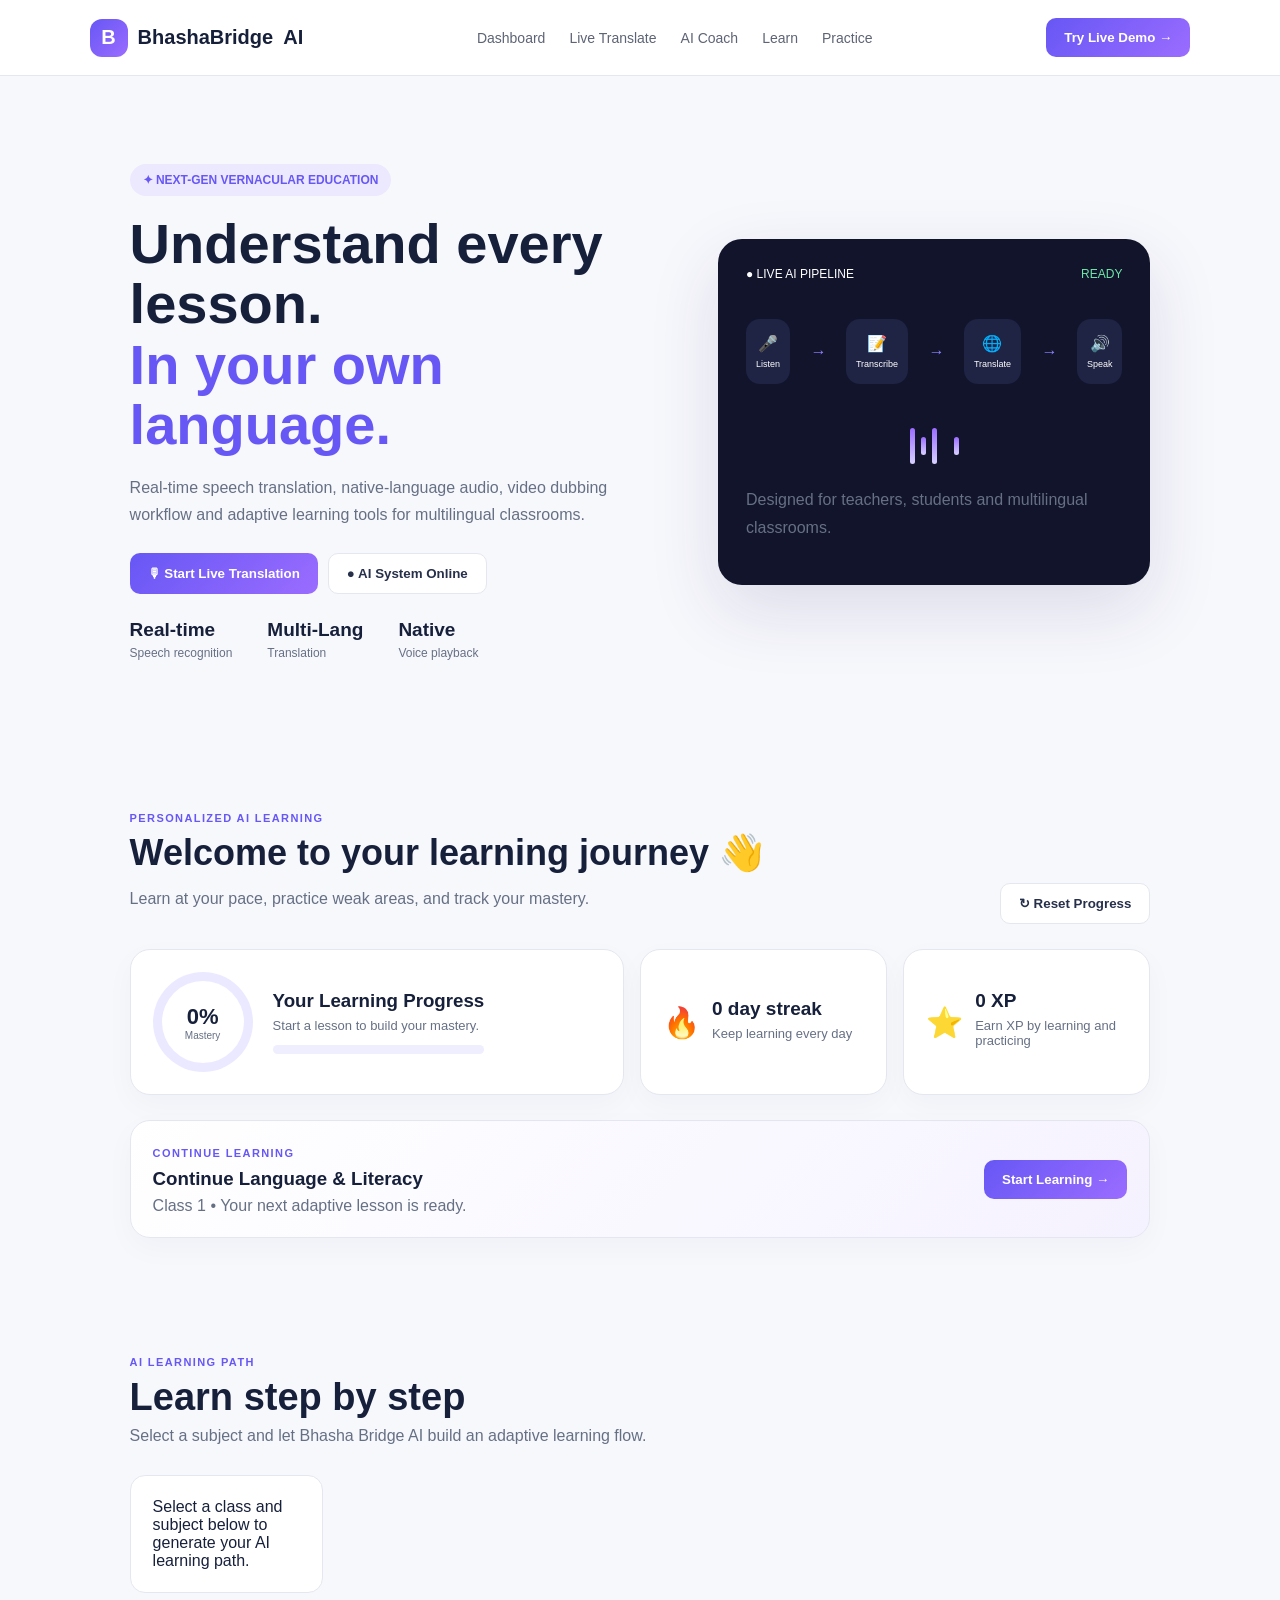
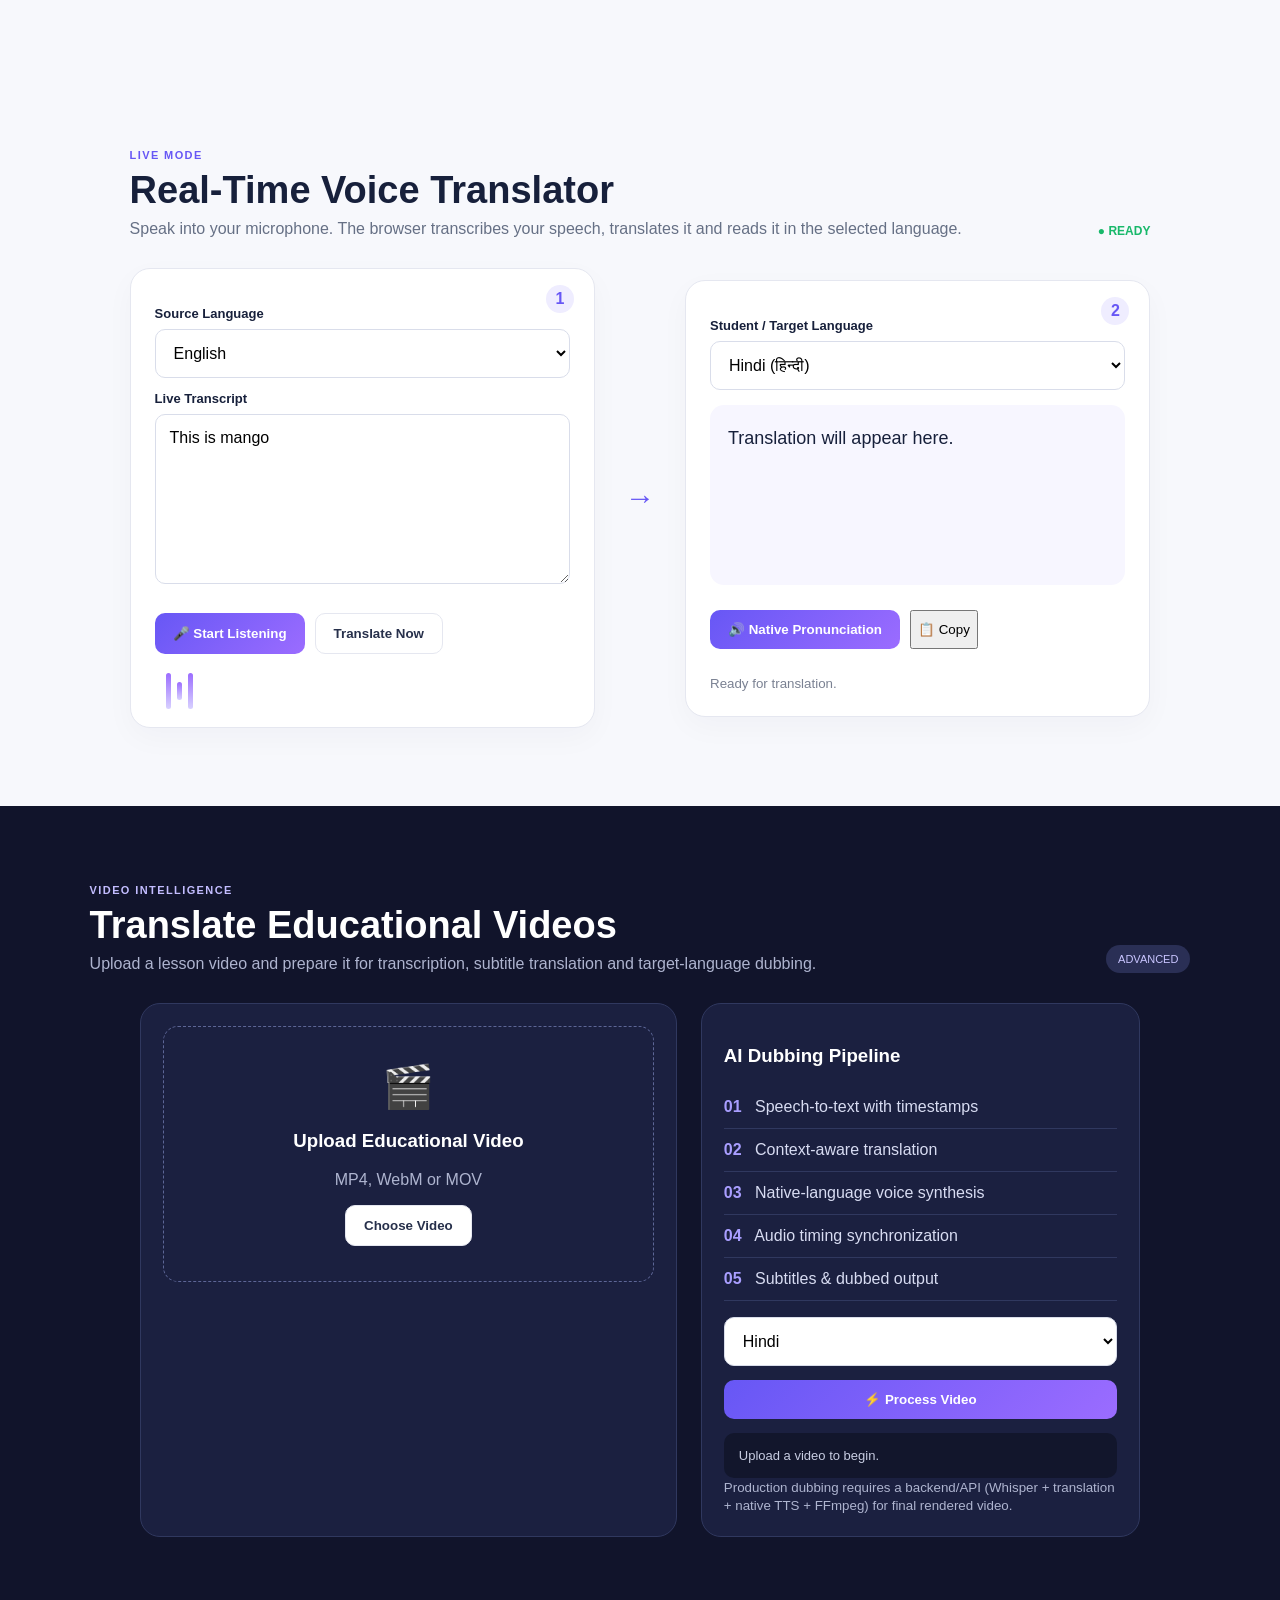
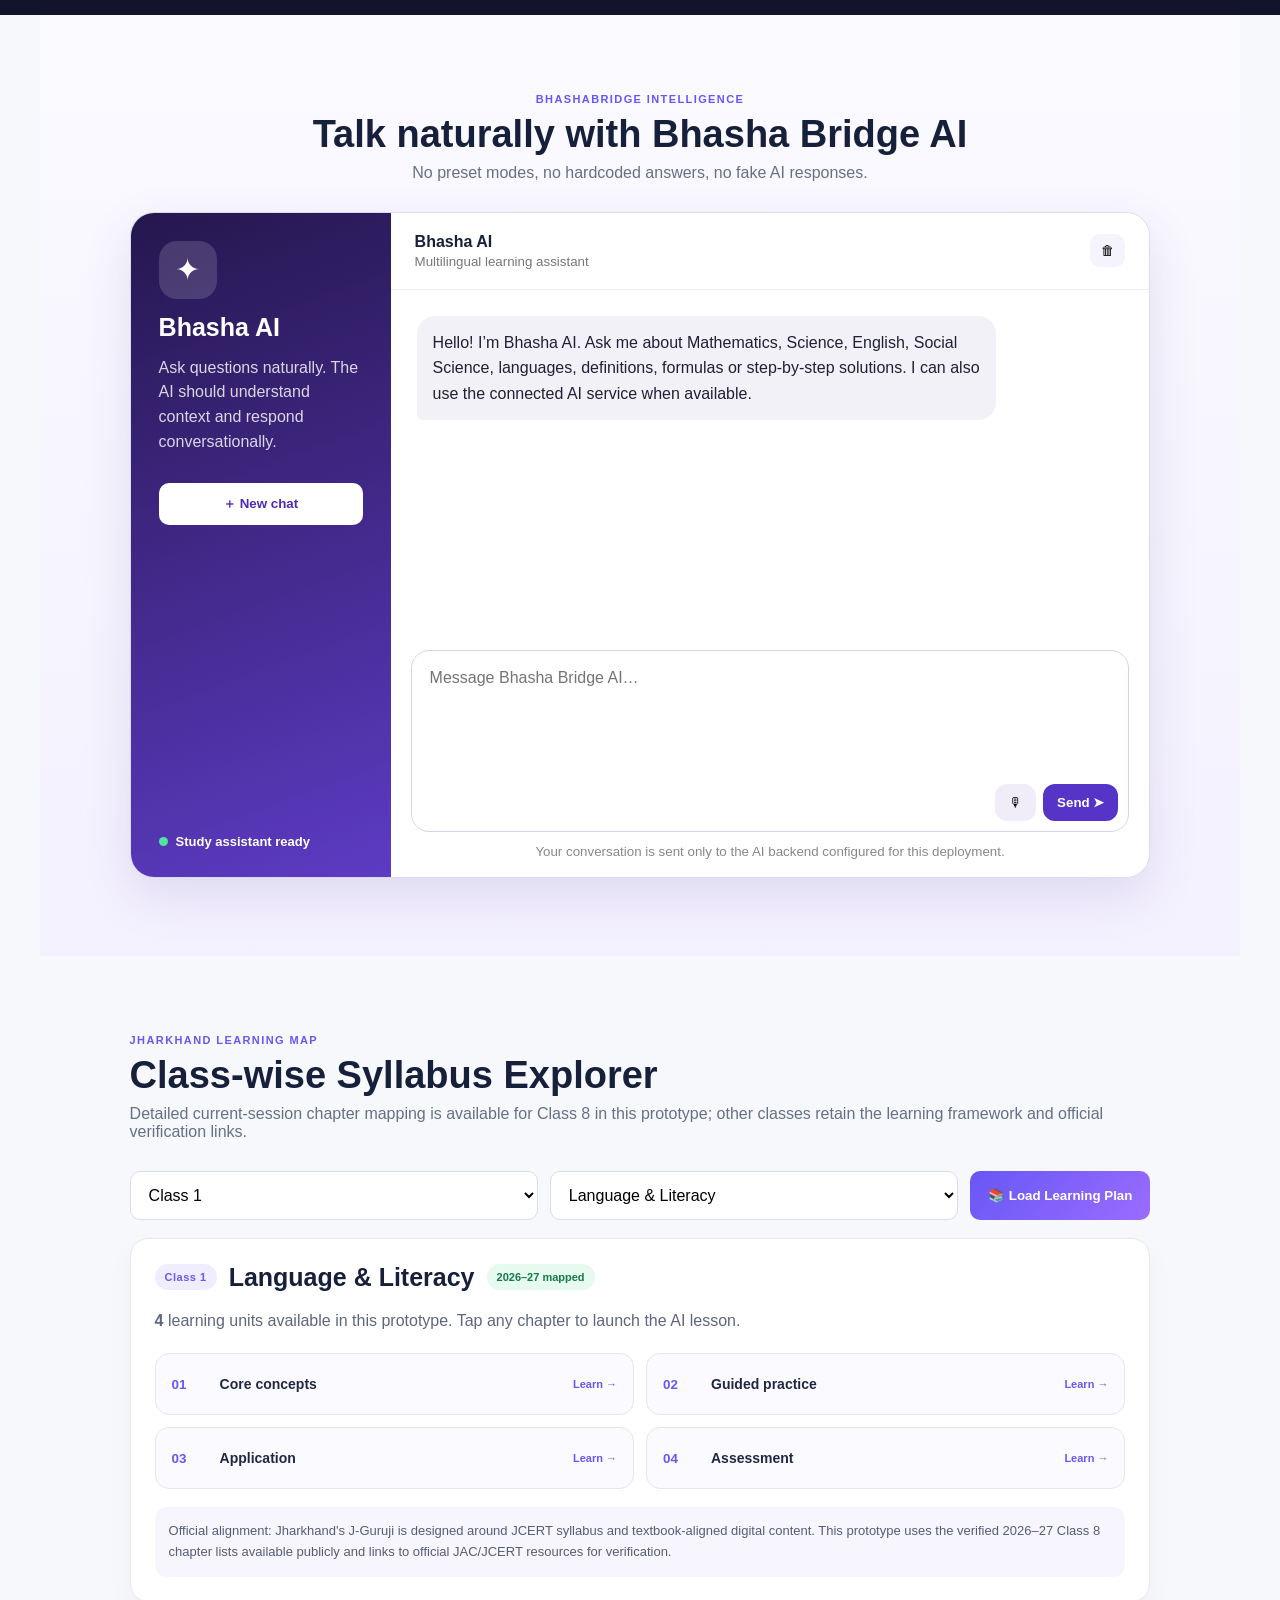
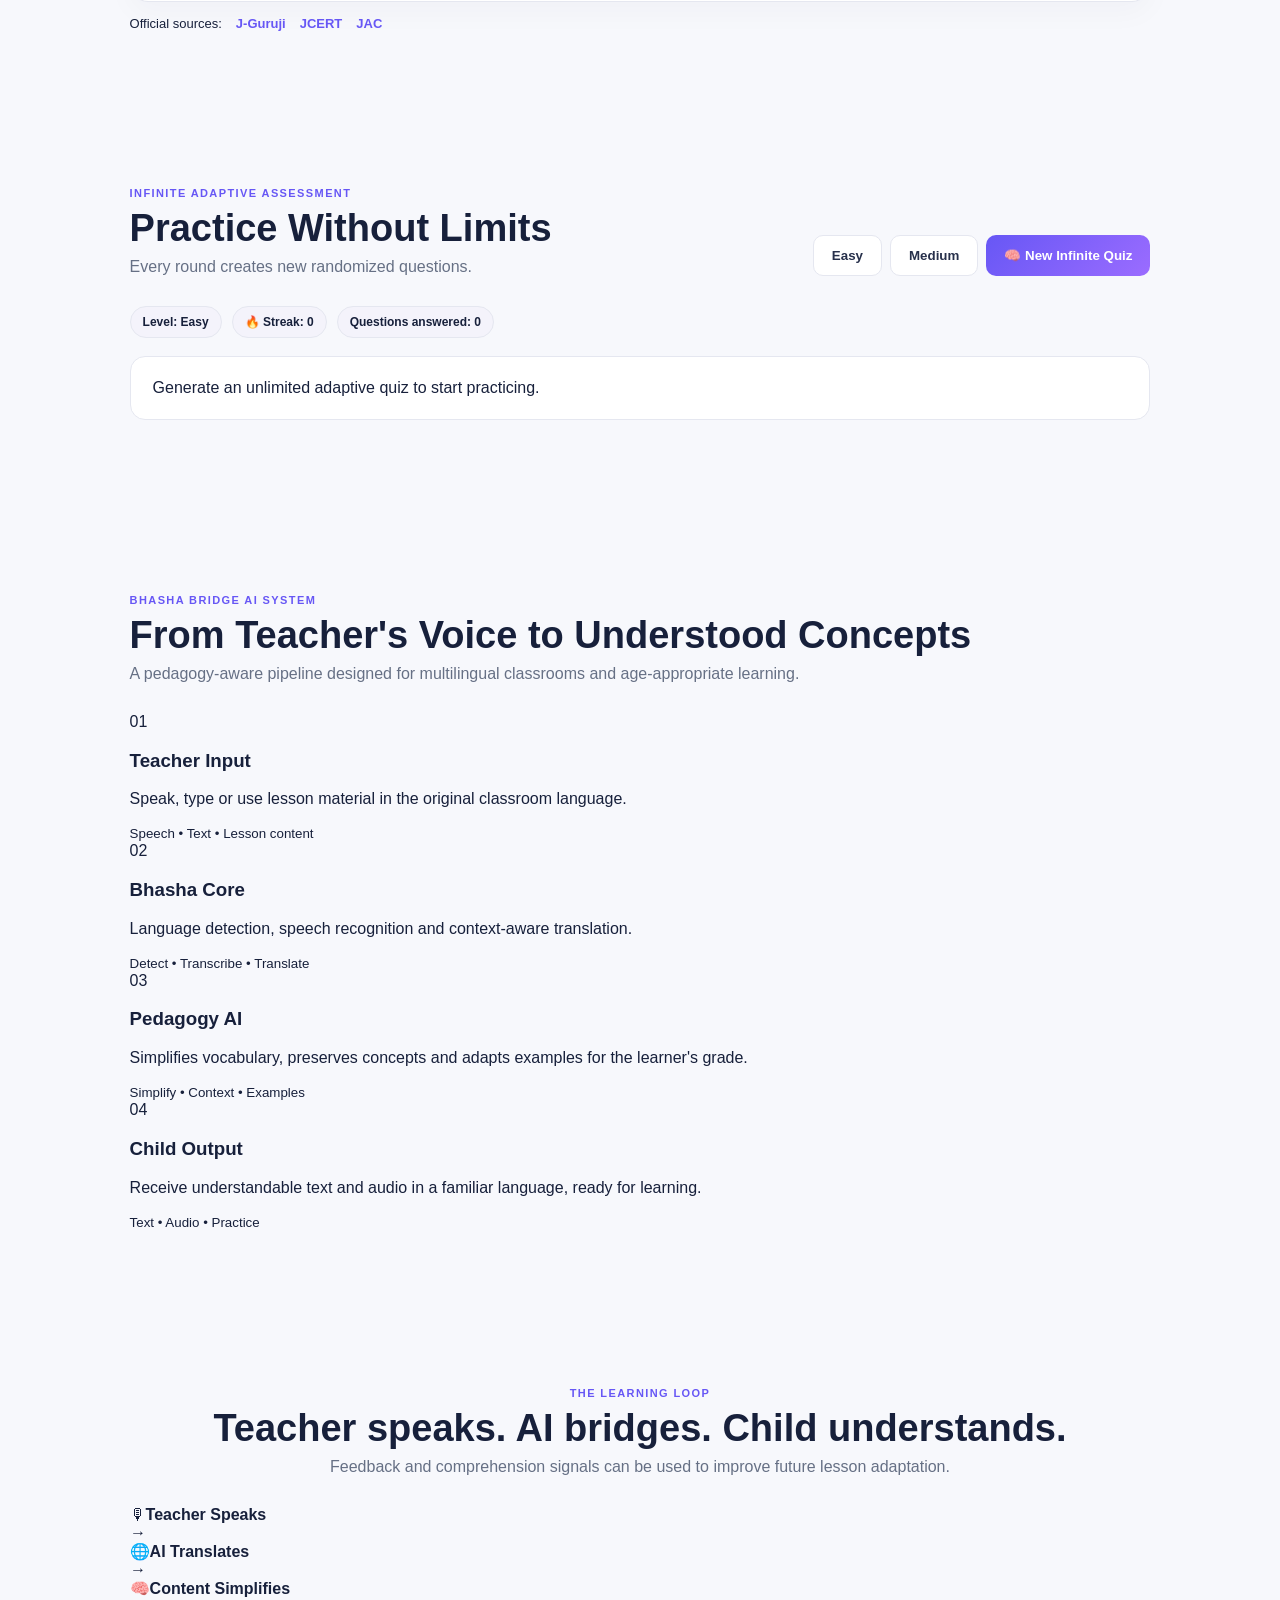
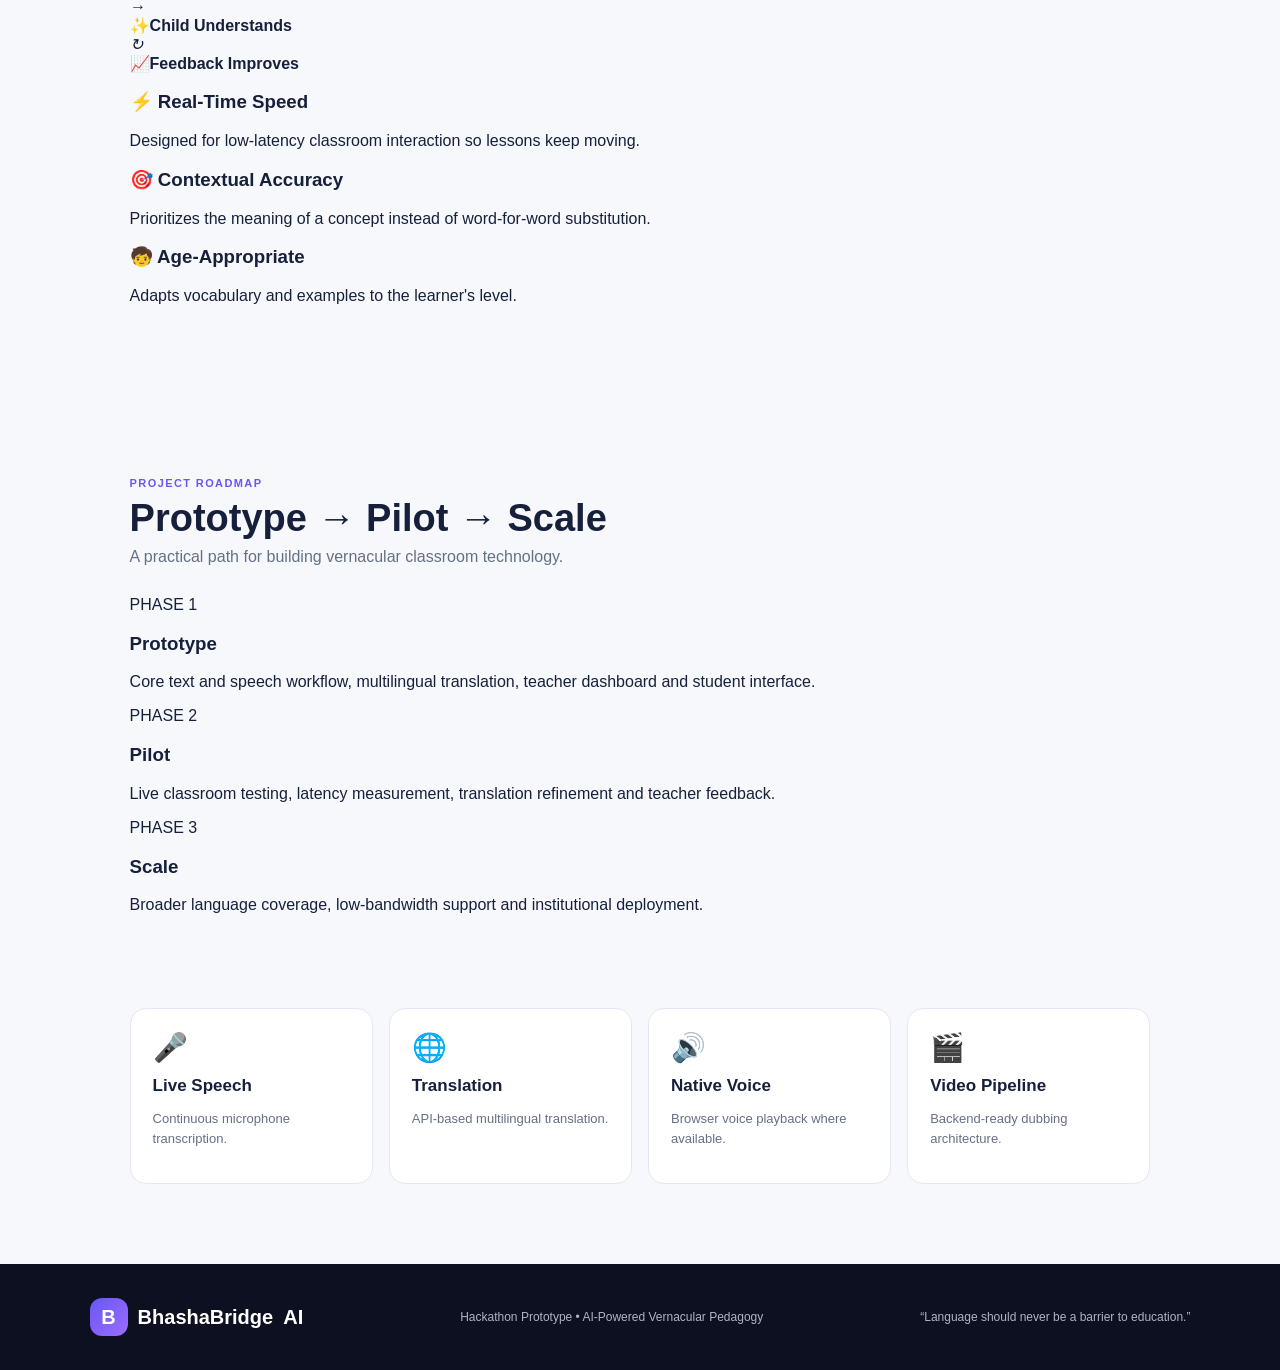
==== index.html @ fdb21383 "Rebrand to Bhasha Bridge AI and align website with hackathon PPT architecture" ====
<!doctype html><html lang="en"><head><meta charset="utf-8"><meta name="viewport" content="width=device-width,initial-scale=1"><title>Bhasha Bridge AI | Real-Time Learning Translator</title><link rel="stylesheet" href="style.css"><link rel="stylesheet" href="curriculum.css"><link rel="stylesheet" href="ai-core.css"><link rel="stylesheet" href="ppt-features.css"></head><body>
<header><div class="brand"><span class="logo">B</span>BhashaBridge <b>AI</b></div><nav><a href="#dashboard">Dashboard</a><a href="#live">Live Translate</a><a href="#tutor">AI Coach</a><a href="#curriculum">Learn</a><a href="#quiz">Practice</a></nav><button class="nav-btn" onclick="document.querySelector('#live').scrollIntoView({behavior:'smooth'})">Try Live Demo →</button></header>
<section class="hero"><div><div class="pill">✦ NEXT-GEN VERNACULAR EDUCATION</div><h1>Understand every lesson.<br><span>In your own language.</span></h1><p>Real-time speech translation, native-language audio, video dubbing workflow and adaptive learning tools for multilingual classrooms.</p><div class="hero-actions"><button class="primary" onclick="document.querySelector('#live').scrollIntoView({behavior:'smooth'})">🎙 Start Live Translation</button><button class="secondary" onclick="showToast('System ready for real-time learning')">● AI System Online</button></div><div class="stats"><div><b>Real-time</b><span>Speech recognition</span></div><div><b>Multi-Lang</b><span>Translation</span></div><div><b>Native</b><span>Voice playback</span></div></div></div><div class="hero-card"><div class="card-top"><span>● LIVE AI PIPELINE</span><span class="online">READY</span></div><div class="pipeline"><div>🎤<small>Listen</small></div><i>→</i><div>📝<small>Transcribe</small></div><i>→</i><div>🌐<small>Translate</small></div><i>→</i><div>🔊<small>Speak</small></div></div><div class="wave"><span></span><span></span><span></span><span></span><span></span><span></span><span></span></div><p class="muted">Designed for teachers, students and multilingual classrooms.</p></div></section>
<section class="learning-dashboard" id="dashboard"><div class="dash-head"><div><div class="eyebrow">PERSONALIZED AI LEARNING</div><h2>Welcome to your learning journey 👋</h2><p>Learn at your pace, practice weak areas, and track your mastery.</p></div><button class="secondary" onclick="resetLearningProgress()">↻ Reset Progress</button></div><div class="dash-grid"><div class="mastery-card"><div class="ring" id="masteryRing"><b id="masteryPercent">0%</b><span>Mastery</span></div><div><h3>Your Learning Progress</h3><p id="masteryText">Start a lesson to build your mastery.</p><div class="progress"><span id="masteryBar"></span></div></div></div><div class="streak-card"><span>🔥</span><div><b id="learningStreak">0 day streak</b><p>Keep learning every day</p></div></div><div class="xp-card"><span>⭐</span><div><b id="xpPoints">0 XP</b><p>Earn XP by learning and practicing</p></div></div></div><div class="continue-card"><div><span class="eyebrow">CONTINUE LEARNING</span><h3 id="continueTitle">Choose a subject to begin</h3><p id="continueText">Bhasha Bridge AI will create a personalized learning path.</p></div><button class="primary" onclick="document.querySelector('#curriculum').scrollIntoView({behavior:'smooth'})">Start Learning →</button></div></section>
<section class="section" id="learning-path"><div class="section-title"><div><div class="eyebrow">AI LEARNING PATH</div><h2>Learn step by step</h2><p>Select a subject and let Bhasha Bridge AI build an adaptive learning flow.</p></div></div><div id="learningPath" class="path-grid"><div class="empty">Select a class and subject below to generate your AI learning path.</div></div></section>
<section class="section live-section" id="live"><div class="section-title"><div><div class="eyebrow">LIVE MODE</div><h2>Real-Time Voice Translator</h2><p>Speak into your microphone. The browser transcribes your speech, translates it and reads it in the selected language.</p></div><div id="micStatus" class="status">● READY</div></div><div class="live-grid"><div class="panel live-panel"><div class="step">1</div><label>Source Language</label><select id="sourceLanguage"><option value="en">English</option><option value="hi">Hindi (हिन्दी)</option><option value="bn">Bengali (বাংলা)</option><option value="or">Odia (ଓଡ଼ିଆ)</option><option value="ur">Urdu (اردو)</option><option value="sat">Santali (ᱥᱟᱱᱛᱟᱲᱤ)</option><option value="unr">Mundari</option><option value="hoc">Ho</option><option value="kru">Kurukh</option><option value="kha">Kharia</option><option value="nag">Nagpuri</option><option value="kfy">Kurmali</option><option value="kho">Khortha</option><option value="ppg">Panchpargania</option></select><label>Live Transcript</label><textarea id="inputText" placeholder="Tap Start Listening and speak...">This is mango</textarea><div class="controls"><button id="startBtn" class="primary" onclick="toggleListening()">🎤 Start Listening</button><button class="secondary" onclick="translateLesson()">Translate Now</button></div><div class="meter"><span></span><span></span><span></span><span></span><span></span></div></div><div class="arrow">→</div><div class="panel output-panel"><div class="step">2</div><label>Student / Target Language</label><select id="targetLanguage"><option value="hi">Hindi (हिन्दी)</option><option value="en">English</option><option value="or">Odia (ଓଡ଼ିଆ)</option><option value="bn">Bengali (বাংলা)</option><option value="ur">Urdu (اردو)</option><option value="sat">Santali (ᱥᱟᱱᱛᱟᱲᱤ)</option><option value="unr">Mundari</option><option value="hoc">Ho</option><option value="kru">Kurukh</option><option value="kha">Kharia</option><option value="nag">Nagpuri</option><option value="kfy">Kurmali</option><option value="kho">Khortha</option><option value="ppg">Panchpargania</option><option value="ta">Tamil (தமிழ்)</option><option value="te">Telugu (తెలుగు)</option><option value="mr">Marathi (मराठी)</option></select><div id="translationResult" class="result">Translation will appear here.</div><div class="result-actions"><button class="primary" onclick="speakResult()">🔊 Native Pronunciation</button><button onclick="copyResult()">📋 Copy</button></div><small class="api-note" id="translationStatus">Ready for translation.</small></div></div></section>
<section class="section dark-section" id="video"><div class="section-title"><div><div class="eyebrow light">VIDEO INTELLIGENCE</div><h2>Translate Educational Videos</h2><p>Upload a lesson video and prepare it for transcription, subtitle translation and target-language dubbing.</p></div><span class="badge">ADVANCED</span></div><div class="video-grid"><div class="upload-card"><input type="file" id="videoFile" accept="video/*" hidden onchange="loadVideo(this)"><div class="dropzone" onclick="document.getElementById('videoFile').click()"><div class="upload-icon">🎬</div><h3>Upload Educational Video</h3><p>MP4, WebM or MOV</p><button class="secondary">Choose Video</button></div><video id="videoPreview" controls></video><div id="videoMeta" class="video-meta"></div></div><div class="pipeline-card"><h3>AI Dubbing Pipeline</h3><ol><li><span>01</span> Speech-to-text with timestamps</li><li><span>02</span> Context-aware translation</li><li><span>03</span> Native-language voice synthesis</li><li><span>04</span> Audio timing synchronization</li><li><span>05</span> Subtitles & dubbed output</li></ol><select id="videoTarget"><option value="hi">Hindi</option><option value="or">Odia</option><option value="bn">Bengali</option></select><button class="primary full" onclick="processVideo()">⚡ Process Video</button><div id="videoProgress" class="progress-box">Upload a video to begin.</div><small>Production dubbing requires a backend/API (Whisper + translation + native TTS + FFmpeg) for final rendered video.</small></div></div></section>
<section class="section ai-chat-section" id="tutor">
  <div class="section-title center"><div><div class="eyebrow">BHASHABRIDGE INTELLIGENCE</div><h2>Talk naturally with Bhasha Bridge AI</h2><p>No preset modes, no hardcoded answers, no fake AI responses.</p></div></div>
  <div class="ai-app">
    <aside class="ai-sidebar">
      <div class="ai-avatar">✦</div><h3>Bhasha AI</h3>
      <p>Ask questions naturally. The AI should understand context and respond conversationally.</p>
      <button class="secondary full" id="newChatBtn">＋ New chat</button>
      <div class="ai-status"><span></span><b id="aiConnectionText">Checking AI connection…</b></div>
    </aside>
    <div class="ai-conversation">
      <div class="ai-chat-head"><div><b>Bhasha AI</b><small>Multilingual learning assistant</small></div><button class="icon-btn" id="clearChatBtn" title="Clear chat">🗑</button></div>
      <div class="ai-messages" id="aiMessages" aria-live="polite"></div>
      <div class="ai-input-wrap">
        <textarea id="aiPrompt" rows="1" placeholder="Message Bhasha Bridge AI…"></textarea>
        <div class="ai-input-actions">
          <button class="voice-btn" id="aiVoiceBtn" title="Voice input">🎙</button>
          <button class="send-btn" id="aiSendBtn">Send ➤</button>
        </div>
      </div>
      <small class="ai-privacy">Your conversation is sent only to the AI backend configured for this deployment.</small>
    </div>
  </div>
</section>
<section class="section" id="curriculum"><div class="section-title"><div><div class="eyebrow">JHARKHAND LEARNING MAP</div><h2>Class-wise Syllabus Explorer</h2><p>Detailed current-session chapter mapping is available for Class 8 in this prototype; other classes retain the learning framework and official verification links.</p></div></div><div class="curriculum-controls"><select id="classSelect"></select><select id="subjectSelect"></select><button class="primary" onclick="renderCurriculum()">📚 Load Learning Plan</button></div><div id="curriculumResult" class="curriculum-result"></div><div class="official-links"><span>Official sources:</span><a href="https://jguruji.jharkhand.gov.in" target="_blank" rel="noopener">J-Guruji</a><a href="https://jcert.jharkhand.gov.in" target="_blank" rel="noopener">JCERT</a><a href="https://jac.jharkhand.gov.in" target="_blank" rel="noopener">JAC</a></div></section>
<section class="section" id="quiz"><div class="section-title"><div><div class="eyebrow">INFINITE ADAPTIVE ASSESSMENT</div><h2>Practice Without Limits</h2><p>Every round creates new randomized questions.</p></div><div class="quiz-actions"><button class="secondary" onclick="setQuizDifficulty('easy')">Easy</button><button class="secondary" onclick="setQuizDifficulty('medium')">Medium</button><button class="primary" onclick="generateQuiz()">🧠 New Infinite Quiz</button></div></div><div class="quiz-meta"><span id="quizLevel">Level: Easy</span><span id="quizStreak">🔥 Streak: 0</span><span id="quizTotal">Questions answered: 0</span></div><div id="quizContainer" class="quiz-container"><div class="empty">Generate an unlimited adaptive quiz to start practicing.</div></div><div id="scoreBox" class="score-box"></div></section>
<section class="section architecture-section" id="architecture">
<div class="section-title"><div><div class="eyebrow">BHASHA BRIDGE AI SYSTEM</div><h2>From Teacher's Voice to Understood Concepts</h2><p>A pedagogy-aware pipeline designed for multilingual classrooms and age-appropriate learning.</p></div></div>
<div class="architecture-grid">
<div class="arch-card"><span>01</span><h3>Teacher Input</h3><p>Speak, type or use lesson material in the original classroom language.</p><small>Speech • Text • Lesson content</small></div>
<div class="arch-card"><span>02</span><h3>Bhasha Core</h3><p>Language detection, speech recognition and context-aware translation.</p><small>Detect • Transcribe • Translate</small></div>
<div class="arch-card"><span>03</span><h3>Pedagogy AI</h3><p>Simplifies vocabulary, preserves concepts and adapts examples for the learner's grade.</p><small>Simplify • Context • Examples</small></div>
<div class="arch-card"><span>04</span><h3>Child Output</h3><p>Receive understandable text and audio in a familiar language, ready for learning.</p><small>Text • Audio • Practice</small></div>
</div></section>
<section class="section learning-loop-section" id="impact">
<div class="section-title center"><div><div class="eyebrow">THE LEARNING LOOP</div><h2>Teacher speaks. AI bridges. Child understands.</h2><p>Feedback and comprehension signals can be used to improve future lesson adaptation.</p></div></div>
<div class="loop-row"><div>🎙<b>Teacher Speaks</b></div><i>→</i><div>🌐<b>AI Translates</b></div><i>→</i><div>🧠<b>Content Simplifies</b></div><i>→</i><div>✨<b>Child Understands</b></div><i>↻</i><div>📈<b>Feedback Improves</b></div></div>
<div class="pillars"><div><h3>⚡ Real-Time Speed</h3><p>Designed for low-latency classroom interaction so lessons keep moving.</p></div><div><h3>🎯 Contextual Accuracy</h3><p>Prioritizes the meaning of a concept instead of word-for-word substitution.</p></div><div><h3>🧒 Age-Appropriate</h3><p>Adapts vocabulary and examples to the learner's level.</p></div></div></section>
<section class="section roadmap-section" id="roadmap"><div class="section-title"><div><div class="eyebrow">PROJECT ROADMAP</div><h2>Prototype → Pilot → Scale</h2><p>A practical path for building vernacular classroom technology.</p></div></div><div class="roadmap-grid"><article><span>PHASE 1</span><h3>Prototype</h3><p>Core text and speech workflow, multilingual translation, teacher dashboard and student interface.</p></article><article><span>PHASE 2</span><h3>Pilot</h3><p>Live classroom testing, latency measurement, translation refinement and teacher feedback.</p></article><article><span>PHASE 3</span><h3>Scale</h3><p>Broader language coverage, low-bandwidth support and institutional deployment.</p></article></div></section><section class="features"><div class="feature">🎤<h3>Live Speech</h3><p>Continuous microphone transcription.</p></div><div class="feature">🌐<h3>Translation</h3><p>API-based multilingual translation.</p></div><div class="feature">🔊<h3>Native Voice</h3><p>Browser voice playback where available.</p></div><div class="feature">🎬<h3>Video Pipeline</h3><p>Backend-ready dubbing architecture.</p></div></section>
<footer><div class="brand"><span class="logo">B</span>BhashaBridge <b>AI</b></div><p>Hackathon Prototype • AI-Powered Vernacular Pedagogy</p><p>“Language should never be a barrier to education.”</p></footer><div id="toast"></div><script src="script.js"></script><script src="app-fixes.js"></script><script src="ai-core.js"></script><script src="ppt-features.js"></script></body></html>
---- style.css ----
:root{--p:#6757f5;--p2:#9b6cff;--dark:#101426;--muted:#667085;--bg:#f7f8fc;--card:#fff;--border:#e5e7f0;--green:#18b86a}*{box-sizing:border-box}html{scroll-behavior:smooth}body{margin:0;font-family:Inter,Arial,sans-serif;color:#17203b;background:var(--bg)}header{height:76px;background:#fff;border-bottom:1px solid var(--border);display:flex;align-items:center;justify-content:space-between;padding:0 7%;position:sticky;top:0;z-index:20}.brand{display:flex;gap:10px;align-items:center;font-size:20px;font-weight:800}.logo{width:38px;height:38px;border-radius:12px;background:linear-gradient(135deg,var(--p),var(--p2));display:grid;place-items:center;color:#fff}nav{display:flex;gap:24px}nav a{text-decoration:none;color:#5d6475;font-size:14px}.nav-btn,.primary{border:0;background:linear-gradient(135deg,var(--p),var(--p2));color:#fff;padding:12px 18px;border-radius:10px;font-weight:800;cursor:pointer}.secondary{border:1px solid var(--border);background:#fff;color:#27304b;padding:12px 18px;border-radius:10px;font-weight:700;cursor:pointer}.hero{max-width:1200px;margin:auto;padding:88px 7%;display:grid;grid-template-columns:1.1fr .9fr;gap:60px;align-items:center}.pill{display:inline-block;background:#ece9ff;color:var(--p);font-size:12px;font-weight:800;padding:9px 13px;border-radius:99px}.hero h1{font-size:56px;line-height:1.08;margin:18px 0}.hero h1 span{color:var(--p)}.hero p,.muted{color:var(--muted);line-height:1.7}.hero-actions,.controls,.result-actions{display:flex;gap:10px;margin:25px 0}.stats{display:flex;gap:35px}.stats div{display:grid;gap:5px}.stats b{font-size:19px}.stats span{font-size:12px;color:var(--muted)}.hero-card{background:#11142b;color:#fff;border-radius:24px;padding:28px;box-shadow:0 25px 70px #2d266e22}.card-top{display:flex;justify-content:space-between;font-size:12px}.online{color:#6ee7a7}.pipeline{display:flex;align-items:center;justify-content:space-between;margin:38px 0}.pipeline div{background:#1f2344;padding:15px 10px;border-radius:14px;text-align:center}.pipeline small{display:block;font-size:9px;margin-top:6px}.pipeline i{color:#8d82ff}.wave,.meter{height:48px;display:flex;align-items:center;gap:6px;justify-content:center}.wave span,.meter span{width:5px;background:linear-gradient(var(--p2),#d8d1ff);border-radius:8px;animation:pulse 1s infinite alternate}.wave span:nth-child(2n),.meter span:nth-child(2n){height:36px}.wave span:nth-child(3n),.meter span:nth-child(3n){height:18px}@keyframes pulse{from{height:8px}to{height:40px}}.section{max-width:1200px;margin:auto;padding:78px 7%}.section-title{display:flex;justify-content:space-between;align-items:end;margin-bottom:30px}.section-title h2{font-size:38px;margin:8px 0}.section-title p{color:var(--muted);margin:0}.eyebrow{font-size:11px;font-weight:900;letter-spacing:1.4px;color:var(--p)}.status{font-size:12px;font-weight:800;color:var(--green)}.live-grid{display:grid;grid-template-columns:1fr 50px 1fr;gap:20px;align-items:center}.panel{background:#fff;border:1px solid var(--border);border-radius:20px;padding:24px;box-shadow:0 10px 30px #1d214a08;position:relative}.step{position:absolute;right:20px;top:16px;width:28px;height:28px;border-radius:50%;background:#efedff;color:var(--p);display:grid;place-items:center;font-weight:800}label{display:block;font-size:13px;font-weight:800;margin:13px 0 8px}textarea,select,input{width:100%;border:1px solid #d9ddea;border-radius:10px;padding:14px;font:inherit;background:#fff;outline:none}textarea{height:170px;resize:vertical}.arrow{text-align:center;font-size:30px;color:var(--p)}.meter{justify-content:flex-start;margin-top:10px;height:24px}.meter span{animation-play-state:paused}.listening .meter span{animation-play-state:running}.result{min-height:180px;background:#f7f6ff;border-radius:14px;padding:18px;font-size:18px;line-height:1.7;margin-top:15px}.api-note{color:#7a8192}.dark-section{max-width:none;background:#11142b;color:#fff}.dark-section .section-title p,.dark-section small{color:#aeb4cf}.light{color:#c3bdff}.badge{background:#2a2f55;padding:8px 12px;border-radius:99px;font-size:11px;color:#c9c5ff}.video-grid{max-width:1000px;margin:auto;display:grid;grid-template-columns:1.1fr .9fr;gap:24px}.upload-card,.pipeline-card{background:#1b2040;border:1px solid #30385f;border-radius:20px;padding:22px}.dropzone{border:1.5px dashed #5d6696;border-radius:15px;padding:35px;text-align:center;cursor:pointer}.upload-icon{font-size:42px}.dropzone p{color:#aeb4cf}video{width:100%;display:none;margin-top:16px;border-radius:12px}.video-meta{font-size:12px;color:#aeb4cf;margin-top:10px}.pipeline-card ol{list-style:none;padding:0}.pipeline-card li{padding:12px 0;border-bottom:1px solid #30385f;color:#d8dcf2}.pipeline-card li span{color:#a99eff;font-weight:900;margin-right:9px}.full{width:100%;margin:14px 0}.progress-box{background:#12162c;padding:15px;border-radius:10px;font-size:13px;color:#c8cde2}.center{text-align:center;justify-content:center}.tutor{max-width:850px;margin:auto;background:#fff;border:1px solid var(--border);border-radius:20px;padding:18px}.chat{min-height:210px}.message{max-width:75%;padding:13px 15px;border-radius:14px;margin:9px 0;line-height:1.5}.bot{background:#efedff}.user{background:#e9f9ef;margin-left:auto}.quick-questions{display:flex;gap:8px;flex-wrap:wrap;margin:12px 0}.quick-questions button{border:1px solid var(--border);background:#fff;padding:8px 12px;border-radius:20px;cursor:pointer}.askbar{display:flex;gap:10px}.askbar button{border:0;background:var(--p);color:#fff;padding:0 18px;border-radius:10px;cursor:pointer}.quiz-container{display:grid;gap:15px}.quiz-card,.empty{background:#fff;border:1px solid var(--border);border-radius:15px;padding:22px}.options{display:grid;gap:9px;margin-top:14px}.option{padding:12px;border:1px solid #dfe1eb;background:#fff;border-radius:9px;text-align:left;cursor:pointer}.correct{background:#ddf8e7!important;border-color:#70d39c!important}.wrong{background:#ffe5e5!important;border-color:#ffaaaa!important}.score-box{text-align:center;font-size:21px;font-weight:800;margin-top:18px}.features{max-width:1200px;margin:auto;padding:0 7% 80px;display:grid;grid-template-columns:repeat(4,1fr);gap:16px}.feature{background:#fff;border:1px solid var(--border);border-radius:16px;padding:22px;font-size:28px}.feature h3{font-size:17px;margin:12px 0 6px}.feature p{font-size:13px;color:var(--muted);line-height:1.5}footer{background:#0d1021;color:#fff;padding:34px 7%;display:flex;justify-content:space-between;align-items:center}footer p{font-size:12px;color:#aeb4c8}#toast{position:fixed;bottom:25px;left:50%;transform:translateX(-50%);background:#151a31;color:#fff;padding:12px 18px;border-radius:10px;display:none;z-index:50}@media(max-width:800px){nav{display:none}.hero,.live-grid,.video-grid{grid-template-columns:1fr}.hero{padding:60px 7%;gap:35px}.hero h1{font-size:42px}.arrow{transform:rotate(90deg)}.section-title{flex-direction:column;align-items:flex-start;gap:14px}.features{grid-template-columns:1fr 1fr}.pipeline i{font-size:12px}.stats{gap:15px}footer{display:block}.askbar{flex-direction:column}.askbar button{padding:12px}}@media(max-width:500px){.features{grid-template-columns:1fr}.hero h1{font-size:36px}.hero-actions,.controls{flex-direction:column}.pipeline{gap:4px}.pipeline div{padding:10px 6px}}
/* Jharkhand curriculum + infinite quiz upgrade */
.curriculum-controls{display:grid;grid-template-columns:1fr 1fr auto;gap:12px;margin-bottom:18px}
.curriculum-result{background:#fff;border:1px solid var(--border);border-radius:18px;padding:24px;box-shadow:0 10px 30px #1d214a08}
.curriculum-head{display:flex;align-items:center;gap:12px}.curriculum-head h3{margin:0;font-size:25px}
.curriculum-badge,.question-tag{font-size:11px;font-weight:900;letter-spacing:.5px;color:var(--p);background:#efedff;padding:7px 10px;border-radius:999px}
.topic-grid{display:grid;grid-template-columns:repeat(3,1fr);gap:12px;margin-top:18px}
.topic-card{border:1px solid var(--border);border-radius:12px;padding:15px;display:flex;gap:10px;align-items:center;background:#fbfbff}
.topic-card b{color:var(--p);font-size:13px}.regional-note{margin-top:18px;padding:14px;border-radius:12px;background:#f7f6ff;color:#555d74;line-height:1.6;font-size:13px}
.official-links{display:flex;gap:14px;flex-wrap:wrap;margin-top:14px;font-size:13px}.official-links a{color:var(--p);font-weight:800;text-decoration:none}
.quiz-actions{display:flex;gap:8px;flex-wrap:wrap}.quiz-meta{display:flex;gap:10px;flex-wrap:wrap;margin-bottom:18px}.quiz-meta span{background:#f4f3fb;border:1px solid var(--border);padding:8px 12px;border-radius:999px;font-size:12px;font-weight:800}
.question-tag{display:inline-block;margin-bottom:10px}
.score-box button{margin-left:10px}
@media(max-width:800px){.curriculum-controls{grid-template-columns:1fr}.topic-grid{grid-template-columns:1fr 1fr}}
@media(max-width:500px){.topic-grid{grid-template-columns:1fr}.quiz-actions{width:100%}.quiz-actions button{flex:1}}

/* Interactive Ask • Understand • Learn AI modes */
.ai-mode-tabs{display:flex;gap:10px;justify-content:center;flex-wrap:wrap;margin-bottom:18px}
.ai-mode{border:1px solid var(--border);background:#fff;padding:12px 18px;border-radius:12px;font-weight:800;cursor:pointer}
.ai-mode.active{background:linear-gradient(135deg,var(--p),#8b62e8);color:#fff;border-color:transparent;box-shadow:0 8px 22px #6d4ee333}
.ai-context{margin:0 auto 16px;max-width:900px}
.ai-context label{display:block;font-weight:800;margin-bottom:8px;color:#27304a}
.ai-context label span{font-weight:500;color:#78809a;font-size:12px}
.ai-context textarea{width:100%;min-height:92px;resize:vertical;border:1px solid var(--border);border-radius:14px;padding:14px;font:inherit;box-sizing:border-box;background:#fff}
.ai-disclaimer{text-align:center;font-size:12px;color:#7b8298;margin-top:12px}
.message.bot{line-height:1.65}
.message.bot ol{margin:8px 0 4px;padding-left:22px}
.typing span{animation:aiBlink 1s infinite}.typing span:nth-child(2){animation-delay:.15s}.typing span:nth-child(3){animation-delay:.3s}
@keyframes aiBlink{50%{opacity:.25}}
@media(max-width:600px){.ai-mode-tabs{display:grid;grid-template-columns:1fr}.ai-mode{width:100%}}

/* Personalized learning platform */
.learning-dashboard{max-width:1200px;margin:0 auto;padding:64px 7% 20px}.dash-head{display:flex;justify-content:space-between;align-items:end;gap:20px}.dash-head h2{font-size:36px;margin:8px 0}.dash-head p{color:var(--muted)}.dash-grid{display:grid;grid-template-columns:2fr 1fr 1fr;gap:16px;margin:25px 0}.mastery-card,.streak-card,.xp-card,.continue-card{background:#fff;border:1px solid var(--border);border-radius:20px;padding:22px;box-shadow:0 10px 30px #1d214a08}.mastery-card{display:flex;align-items:center;gap:20px}.ring{width:100px;height:100px;border-radius:50%;background:conic-gradient(var(--p) 0deg,#ebe9ff 0deg);display:grid;place-content:center;text-align:center;position:relative}.ring:before{content:"";position:absolute;inset:9px;background:#fff;border-radius:50%}.ring b,.ring span{position:relative;z-index:1}.ring b{font-size:22px}.ring span{font-size:10px;color:var(--muted)}.mastery-card h3{margin:0}.mastery-card p,.streak-card p,.xp-card p{color:var(--muted);font-size:13px;margin:6px 0}.progress{height:9px;background:#eeeefe;border-radius:20px;overflow:hidden;margin-top:12px}.progress span{display:block;height:100%;width:0;background:linear-gradient(90deg,var(--p),var(--p2));transition:.4s}.streak-card,.xp-card{display:flex;align-items:center;gap:12px}.streak-card>span,.xp-card>span{font-size:30px}.streak-card b,.xp-card b{font-size:19px}.continue-card{display:flex;justify-content:space-between;align-items:center;margin-bottom:20px;background:linear-gradient(135deg,#fff,#f5f2ff)}.continue-card h3{margin:7px 0}.continue-card p{margin:0;color:var(--muted)}.path-grid{display:grid;grid-template-columns:repeat(5,1fr);gap:14px}.path-card{background:#fff;border:1px solid var(--border);border-radius:18px;padding:18px;position:relative}.path-card.active{border-color:var(--p);box-shadow:0 10px 25px #6757f51f}.path-card>span{font-size:10px;font-weight:900;color:var(--p);letter-spacing:1px}.path-icon{font-size:28px;margin-bottom:10px}.path-card h3{margin:7px 0}.path-card p{font-size:13px;color:var(--muted);min-height:40px}.path-card button{width:100%;padding:10px}.mastery-card .ring{background:conic-gradient(var(--p) calc(var(--mastery, 0)*3.6deg),#ebe9ff 0)}
@media(max-width:900px){.dash-grid{grid-template-columns:1fr 1fr}.mastery-card{grid-column:1/-1}.path-grid{grid-template-columns:repeat(2,1fr)}}@media(max-width:600px){.dash-head,.continue-card{align-items:flex-start;flex-direction:column}.dash-grid{grid-template-columns:1fr}.mastery-card{grid-column:auto}.path-grid{grid-template-columns:1fr}}
---- curriculum.css ----
.chapter-list{display:grid;grid-template-columns:repeat(2,minmax(0,1fr));gap:12px;margin-top:20px}.chapter-card{width:100%;border:1px solid #e4e6f0;border-radius:14px;background:#fbfbff;padding:16px;display:grid;grid-template-columns:38px 1fr auto;gap:10px;align-items:center;text-align:left;cursor:pointer;transition:.2s;min-height:62px}.chapter-card:hover{transform:translateY(-2px);border-color:#6757f5;box-shadow:0 8px 20px rgba(103,87,245,.12)}.chapter-card span{color:#6757f5;font-weight:900}.chapter-card strong{font-size:14px;color:#202743}.chapter-card em{font-size:11px;color:#6757f5;font-style:normal;font-weight:900}.verified-badge{font-size:11px;font-weight:900;color:#16794a;background:#e7faef;padding:7px 10px;border-radius:999px}.curriculum-head{display:flex;align-items:center;gap:12px;flex-wrap:wrap}.curriculum-head h3{margin:0;font-size:25px}.curriculum-result>p{color:#5e667c;line-height:1.6}.regional-note{margin-top:18px;padding:14px;border-radius:12px;background:#f7f6ff;color:#555d74;line-height:1.6;font-size:13px}.chapter-help{display:flex;gap:10px;flex-wrap:wrap;margin-top:15px}.chapter-help button{border:1px solid #e0e1ec;background:#fff;padding:9px 12px;border-radius:9px;cursor:pointer;color:#6757f5;font-weight:800}@media(max-width:800px){.chapter-list{grid-template-columns:1fr}}
---- ai-core.css ----
/* Conversational AI interface */
.ai-chat-section{background:linear-gradient(180deg,#fafaff,#f4f1ff)}
.ai-app{max-width:1100px;margin:0 auto;display:grid;grid-template-columns:260px 1fr;border:1px solid #ddd8f4;border-radius:24px;overflow:hidden;background:#fff;box-shadow:0 18px 50px rgba(67,45,130,.12)}
.ai-sidebar{padding:28px;background:linear-gradient(160deg,#25174e,#5d3bc4);color:#fff;display:flex;flex-direction:column;gap:14px}
.ai-avatar{width:58px;height:58px;border-radius:18px;display:grid;place-items:center;font-size:30px;background:rgba(255,255,255,.15)}
.ai-sidebar h3{margin:0;font-size:25px}.ai-sidebar p{margin:0;opacity:.82;line-height:1.55}.ai-sidebar .secondary{background:#fff;color:#4d2ab7;border:0}
.ai-status{margin-top:auto;font-size:13px;display:flex;gap:8px;align-items:center}.ai-status span{width:9px;height:9px;border-radius:50%;background:#ffc857}
.ai-conversation{min-height:580px;display:flex;flex-direction:column;background:#fff}
.ai-chat-head{padding:20px 24px;border-bottom:1px solid #eee;display:flex;justify-content:space-between;align-items:center}.ai-chat-head small{display:block;color:#777;margin-top:3px}
.icon-btn{border:0;background:#f5f3fb;border-radius:10px;padding:9px 11px;cursor:pointer}
.ai-messages{flex:1;padding:26px;overflow:auto;display:flex;flex-direction:column;gap:14px;min-height:360px}
.ai-msg{max-width:82%;padding:14px 16px;border-radius:18px;line-height:1.6;white-space:pre-wrap}
.ai-msg.user{align-self:flex-end;background:linear-gradient(135deg,#5634c7,#7b57e6);color:#fff;border-bottom-right-radius:5px}
.ai-msg.assistant{align-self:flex-start;background:#f3f1f8;color:#202035;border-bottom-left-radius:5px}
.ai-msg.system{align-self:center;text-align:center;color:#777;font-size:13px;background:transparent}
.ai-input-wrap{margin:0 20px 12px;border:1px solid #d8d3e8;border-radius:18px;padding:10px;background:#fff;display:flex;gap:10px;align-items:flex-end}
#aiPrompt{flex:1;border:0;outline:0;resize:none;font:inherit;padding:8px;max-height:160px}
.ai-input-actions{display:flex;gap:7px}.voice-btn,.send-btn{border:0;border-radius:12px;padding:11px 14px;cursor:pointer}.voice-btn{background:#f0edf8}.send-btn{background:#5634c7;color:#fff;font-weight:700}.send-btn:disabled{opacity:.55;cursor:not-allowed}
.ai-privacy{padding:0 24px 18px;color:#888;text-align:center}
@media(max-width:760px){.ai-app{grid-template-columns:1fr}.ai-sidebar{display:none}.ai-conversation{min-height:70vh}.ai-msg{max-width:92%}}
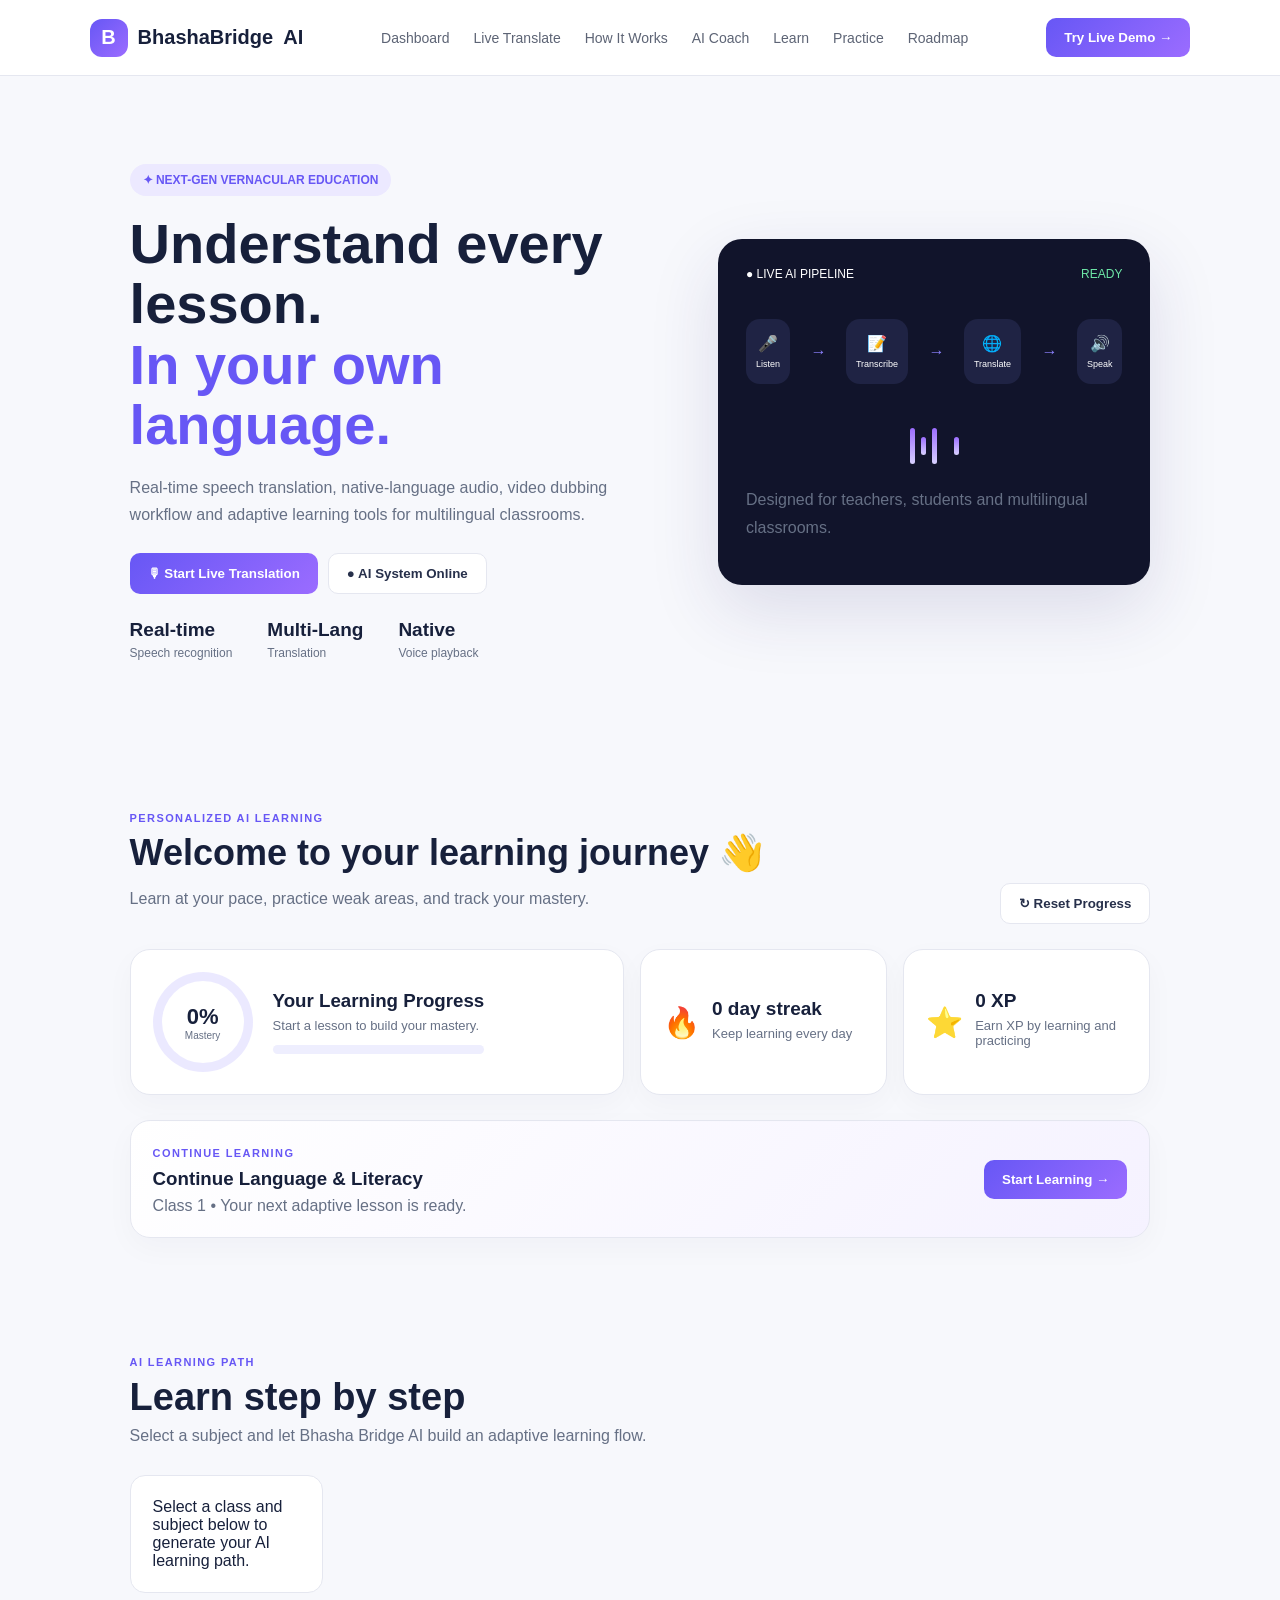
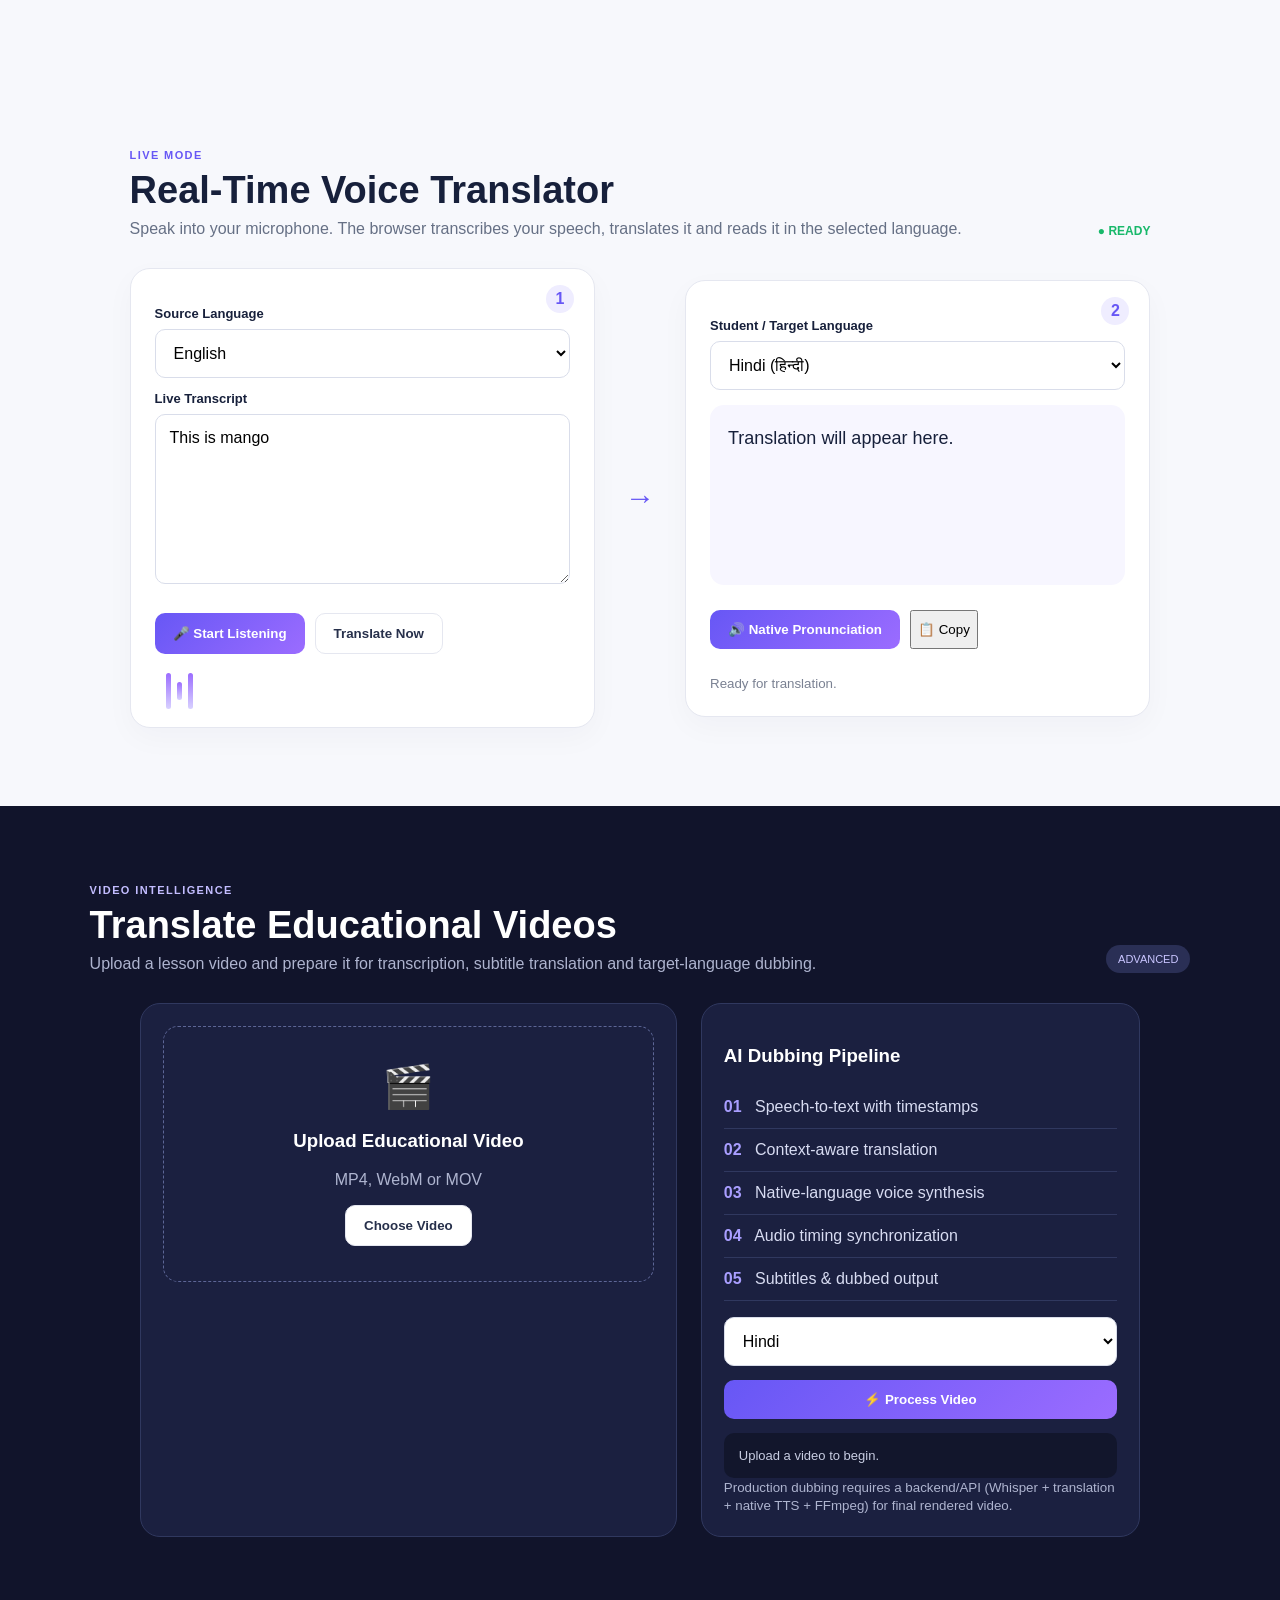
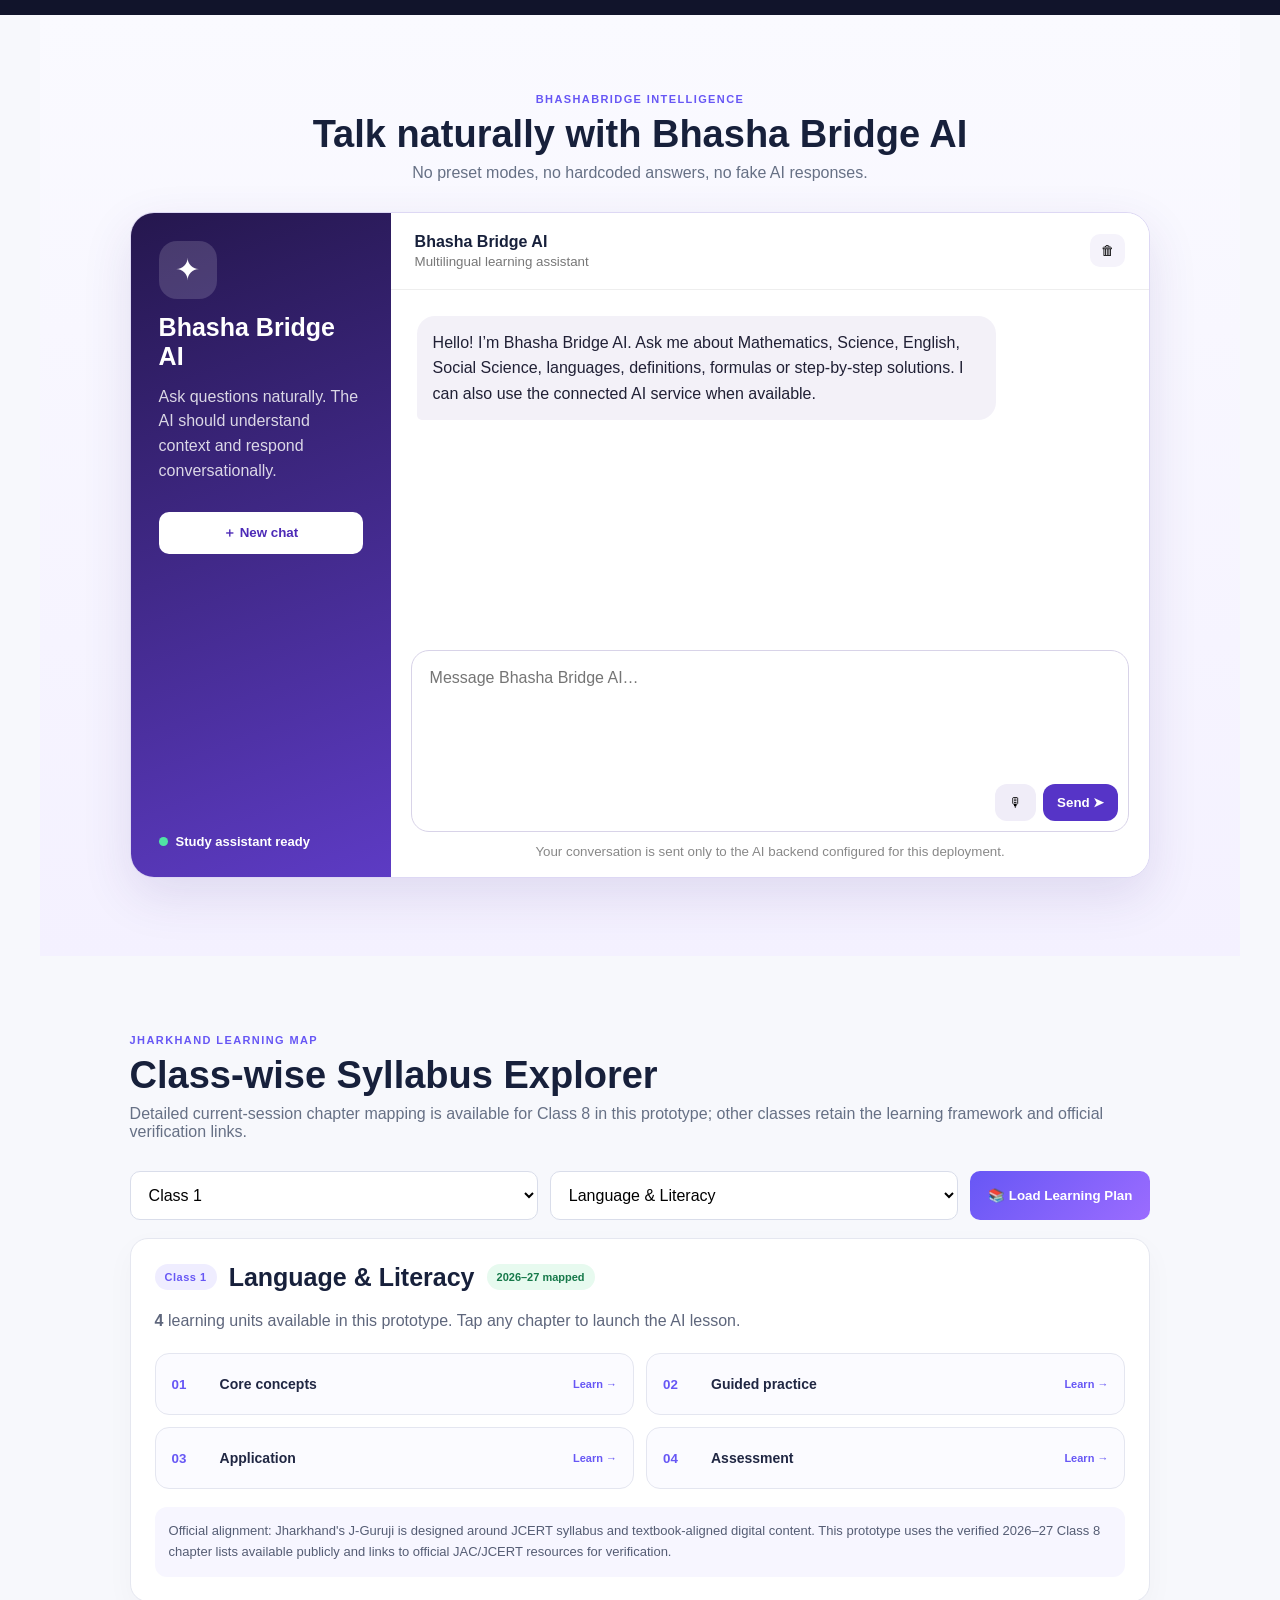
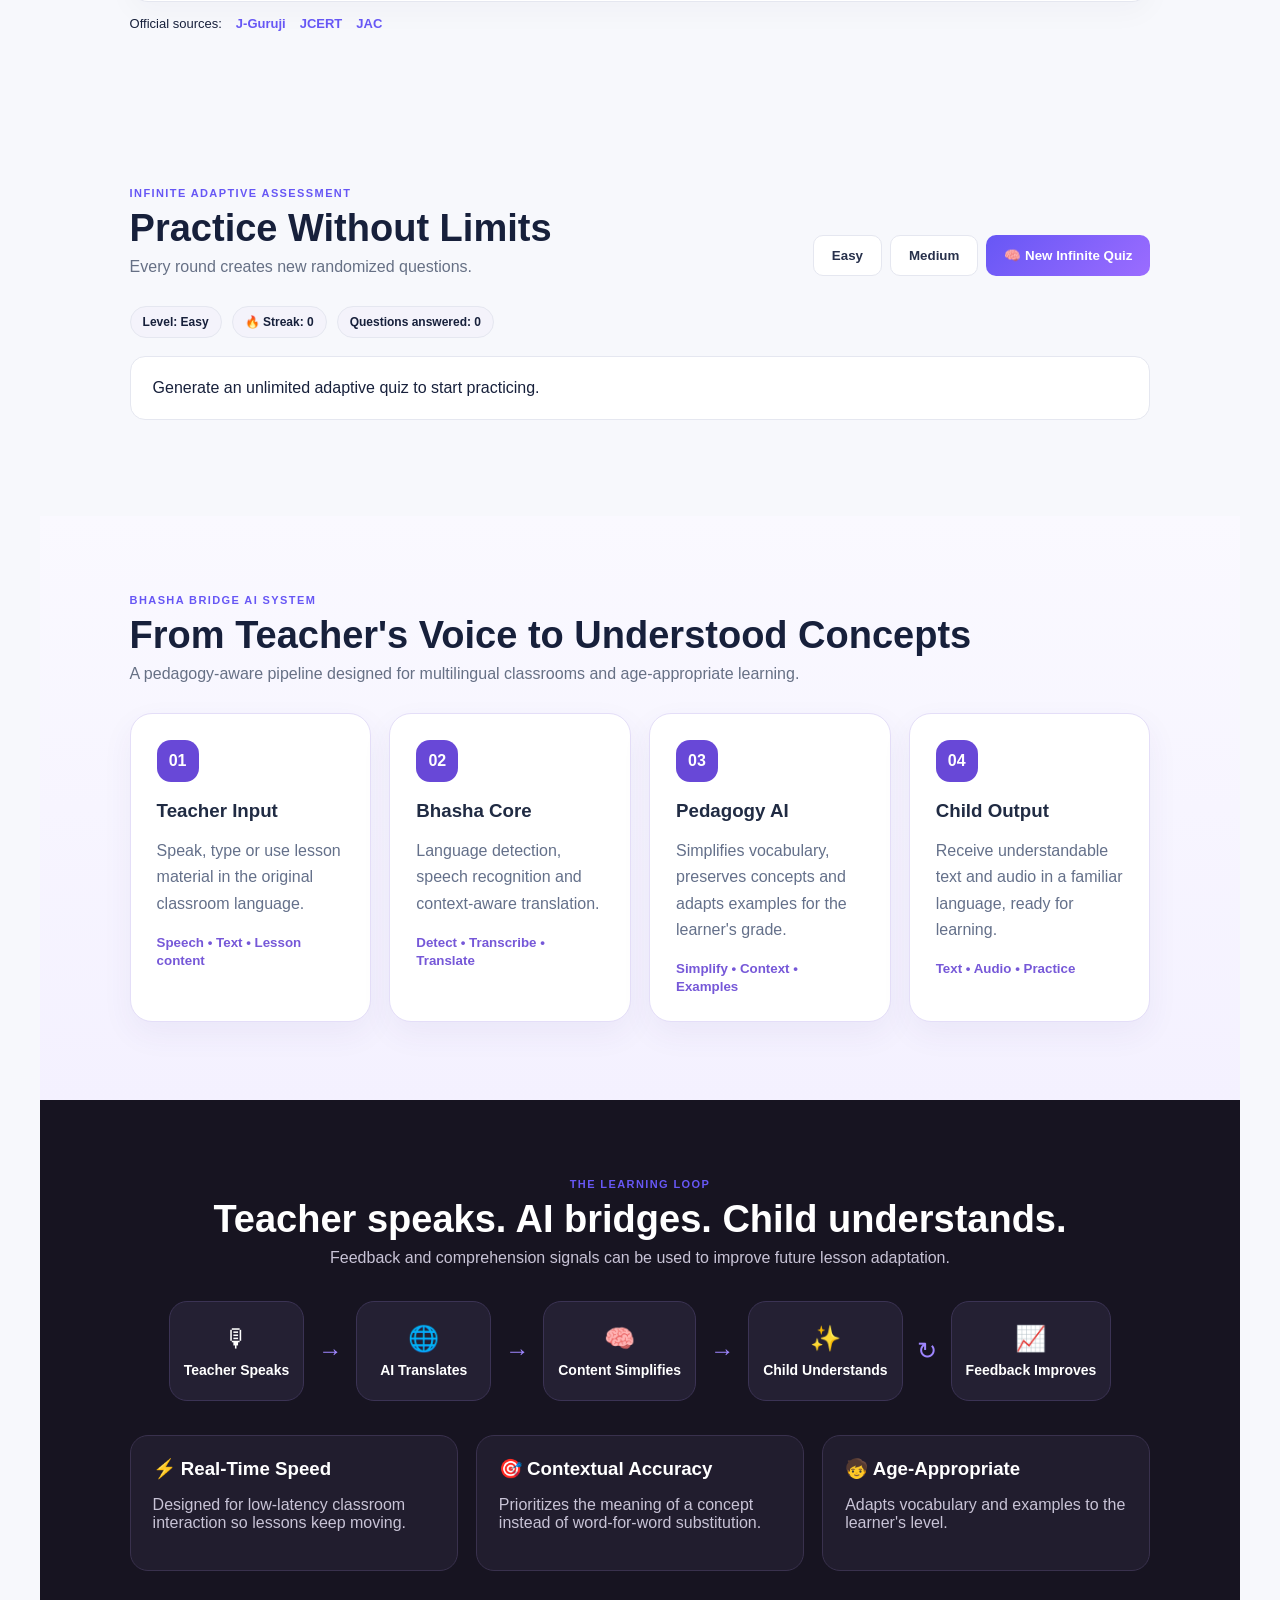
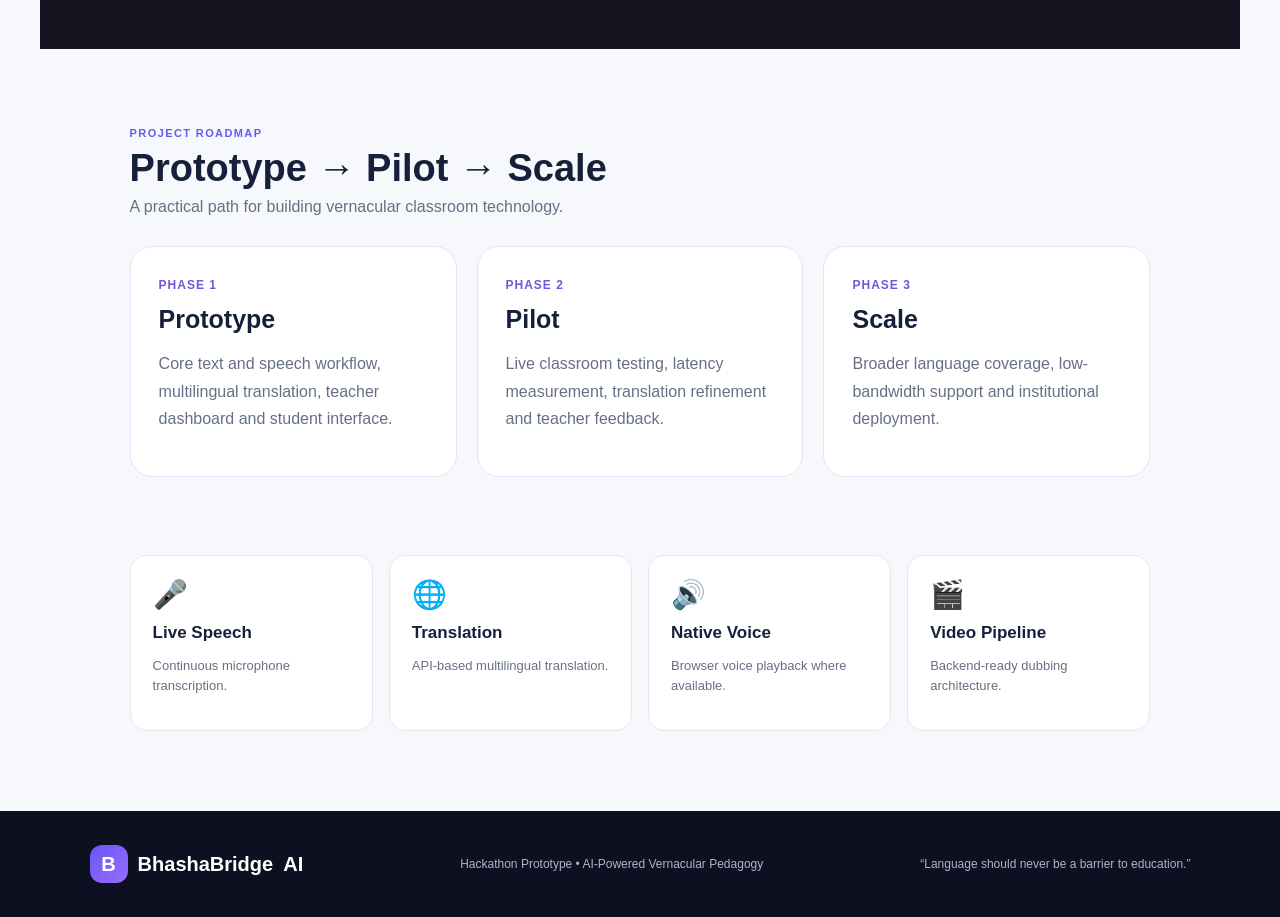
==== commit dec17c68: "Add navigation for Bhasha Bridge AI architecture and roadmap" ====
--- a/index.html
+++ b/index.html
@@ -1,5 +1,5 @@
 <!doctype html><html lang="en"><head><meta charset="utf-8"><meta name="viewport" content="width=device-width,initial-scale=1"><title>Bhasha Bridge AI | Real-Time Learning Translator</title><link rel="stylesheet" href="style.css"><link rel="stylesheet" href="curriculum.css"><link rel="stylesheet" href="ai-core.css"><link rel="stylesheet" href="ppt-features.css"></head><body>
-<header><div class="brand"><span class="logo">B</span>BhashaBridge <b>AI</b></div><nav><a href="#dashboard">Dashboard</a><a href="#live">Live Translate</a><a href="#tutor">AI Coach</a><a href="#curriculum">Learn</a><a href="#quiz">Practice</a></nav><button class="nav-btn" onclick="document.querySelector('#live').scrollIntoView({behavior:'smooth'})">Try Live Demo →</button></header>
+<header><div class="brand"><span class="logo">B</span>BhashaBridge <b>AI</b></div><nav><a href="#dashboard">Dashboard</a><a href="#live">Live Translate</a><a href="#architecture">How It Works</a><a href="#tutor">AI Coach</a><a href="#curriculum">Learn</a><a href="#quiz">Practice</a><a href="#roadmap">Roadmap</a></nav><button class="nav-btn" onclick="document.querySelector('#live').scrollIntoView({behavior:'smooth'})">Try Live Demo →</button></header>
 <section class="hero"><div><div class="pill">✦ NEXT-GEN VERNACULAR EDUCATION</div><h1>Understand every lesson.<br><span>In your own language.</span></h1><p>Real-time speech translation, native-language audio, video dubbing workflow and adaptive learning tools for multilingual classrooms.</p><div class="hero-actions"><button class="primary" onclick="document.querySelector('#live').scrollIntoView({behavior:'smooth'})">🎙 Start Live Translation</button><button class="secondary" onclick="showToast('System ready for real-time learning')">● AI System Online</button></div><div class="stats"><div><b>Real-time</b><span>Speech recognition</span></div><div><b>Multi-Lang</b><span>Translation</span></div><div><b>Native</b><span>Voice playback</span></div></div></div><div class="hero-card"><div class="card-top"><span>● LIVE AI PIPELINE</span><span class="online">READY</span></div><div class="pipeline"><div>🎤<small>Listen</small></div><i>→</i><div>📝<small>Transcribe</small></div><i>→</i><div>🌐<small>Translate</small></div><i>→</i><div>🔊<small>Speak</small></div></div><div class="wave"><span></span><span></span><span></span><span></span><span></span><span></span><span></span></div><p class="muted">Designed for teachers, students and multilingual classrooms.</p></div></section>
 <section class="learning-dashboard" id="dashboard"><div class="dash-head"><div><div class="eyebrow">PERSONALIZED AI LEARNING</div><h2>Welcome to your learning journey 👋</h2><p>Learn at your pace, practice weak areas, and track your mastery.</p></div><button class="secondary" onclick="resetLearningProgress()">↻ Reset Progress</button></div><div class="dash-grid"><div class="mastery-card"><div class="ring" id="masteryRing"><b id="masteryPercent">0%</b><span>Mastery</span></div><div><h3>Your Learning Progress</h3><p id="masteryText">Start a lesson to build your mastery.</p><div class="progress"><span id="masteryBar"></span></div></div></div><div class="streak-card"><span>🔥</span><div><b id="learningStreak">0 day streak</b><p>Keep learning every day</p></div></div><div class="xp-card"><span>⭐</span><div><b id="xpPoints">0 XP</b><p>Earn XP by learning and practicing</p></div></div></div><div class="continue-card"><div><span class="eyebrow">CONTINUE LEARNING</span><h3 id="continueTitle">Choose a subject to begin</h3><p id="continueText">Bhasha Bridge AI will create a personalized learning path.</p></div><button class="primary" onclick="document.querySelector('#curriculum').scrollIntoView({behavior:'smooth'})">Start Learning →</button></div></section>
 <section class="section" id="learning-path"><div class="section-title"><div><div class="eyebrow">AI LEARNING PATH</div><h2>Learn step by step</h2><p>Select a subject and let Bhasha Bridge AI build an adaptive learning flow.</p></div></div><div id="learningPath" class="path-grid"><div class="empty">Select a class and subject below to generate your AI learning path.</div></div></section>
--- a/ppt-features.css
+++ b/ppt-features.css
@@ -0,0 +1,13 @@
+/* Hackathon PPT alignment: architecture, learning loop and roadmap */
+.architecture-section{background:linear-gradient(180deg,#faf9ff,#f4f1ff)}
+.architecture-grid{display:grid;grid-template-columns:repeat(4,1fr);gap:18px}
+.arch-card{background:#fff;border:1px solid #e4def8;border-radius:22px;padding:26px;min-height:220px;box-shadow:0 12px 32px rgba(67,44,130,.06)}
+.arch-card span{display:inline-grid;place-items:center;width:42px;height:42px;border-radius:14px;background:#6848d7;color:#fff;font-weight:800}
+.arch-card h3{margin:18px 0 10px;color:#202b43}.arch-card p{line-height:1.65;color:#64708a}.arch-card small{color:#7658d8;font-weight:700}
+.learning-loop-section{background:#171421;color:#fff}.learning-loop-section h2{color:#fff}.learning-loop-section p{color:#c8c3d6}
+.loop-row{display:flex;align-items:center;justify-content:center;gap:14px;flex-wrap:wrap;margin:34px 0}
+.loop-row div{min-width:135px;padding:22px 14px;border-radius:18px;background:#242033;border:1px solid #3b3354;text-align:center;display:grid;gap:9px;font-size:25px}.loop-row b{font-size:14px;color:#fff}.loop-row i{color:#9f86ff;font-size:24px;font-style:normal}
+.pillars{display:grid;grid-template-columns:repeat(3,1fr);gap:18px}.pillars>div{background:#211d2e;border:1px solid #39314d;padding:22px;border-radius:18px}.pillars h3{margin:0 0 8px;color:#fff}
+.roadmap-grid{display:grid;grid-template-columns:repeat(3,1fr);gap:20px}.roadmap-grid article{border-radius:22px;padding:28px;background:#fff;border:1px solid #e8e2f8;position:relative}.roadmap-grid article span{font-size:12px;font-weight:800;letter-spacing:1px;color:#7454dc}.roadmap-grid article h3{font-size:25px;margin:12px 0}.roadmap-grid article p{color:#667085;line-height:1.7}
+@media(max-width:900px){.architecture-grid{grid-template-columns:repeat(2,1fr)}.pillars,.roadmap-grid{grid-template-columns:1fr}.loop-row i{transform:rotate(90deg)}}
+@media(max-width:560px){.architecture-grid{grid-template-columns:1fr}.arch-card{min-height:auto}.loop-row{align-items:stretch}.loop-row div{min-width:120px;flex:1}.section-title h2{font-size:30px}}
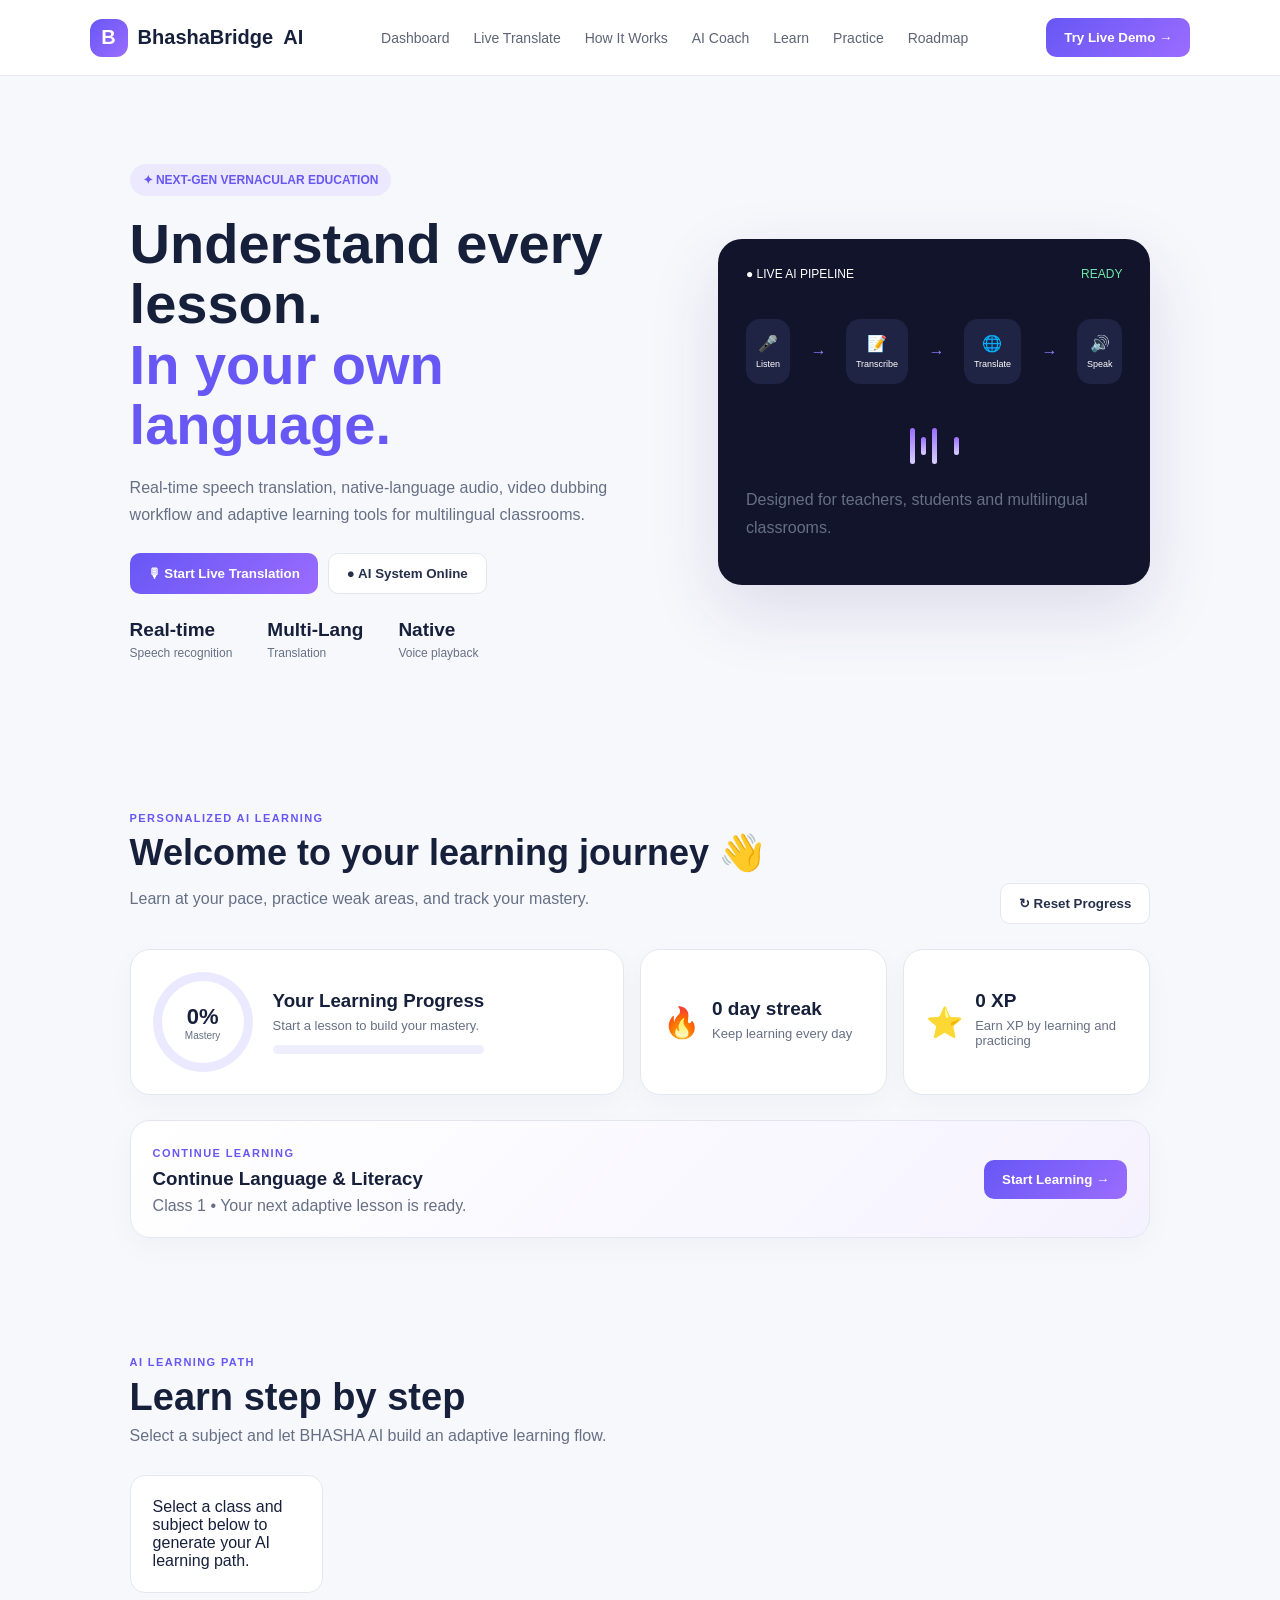
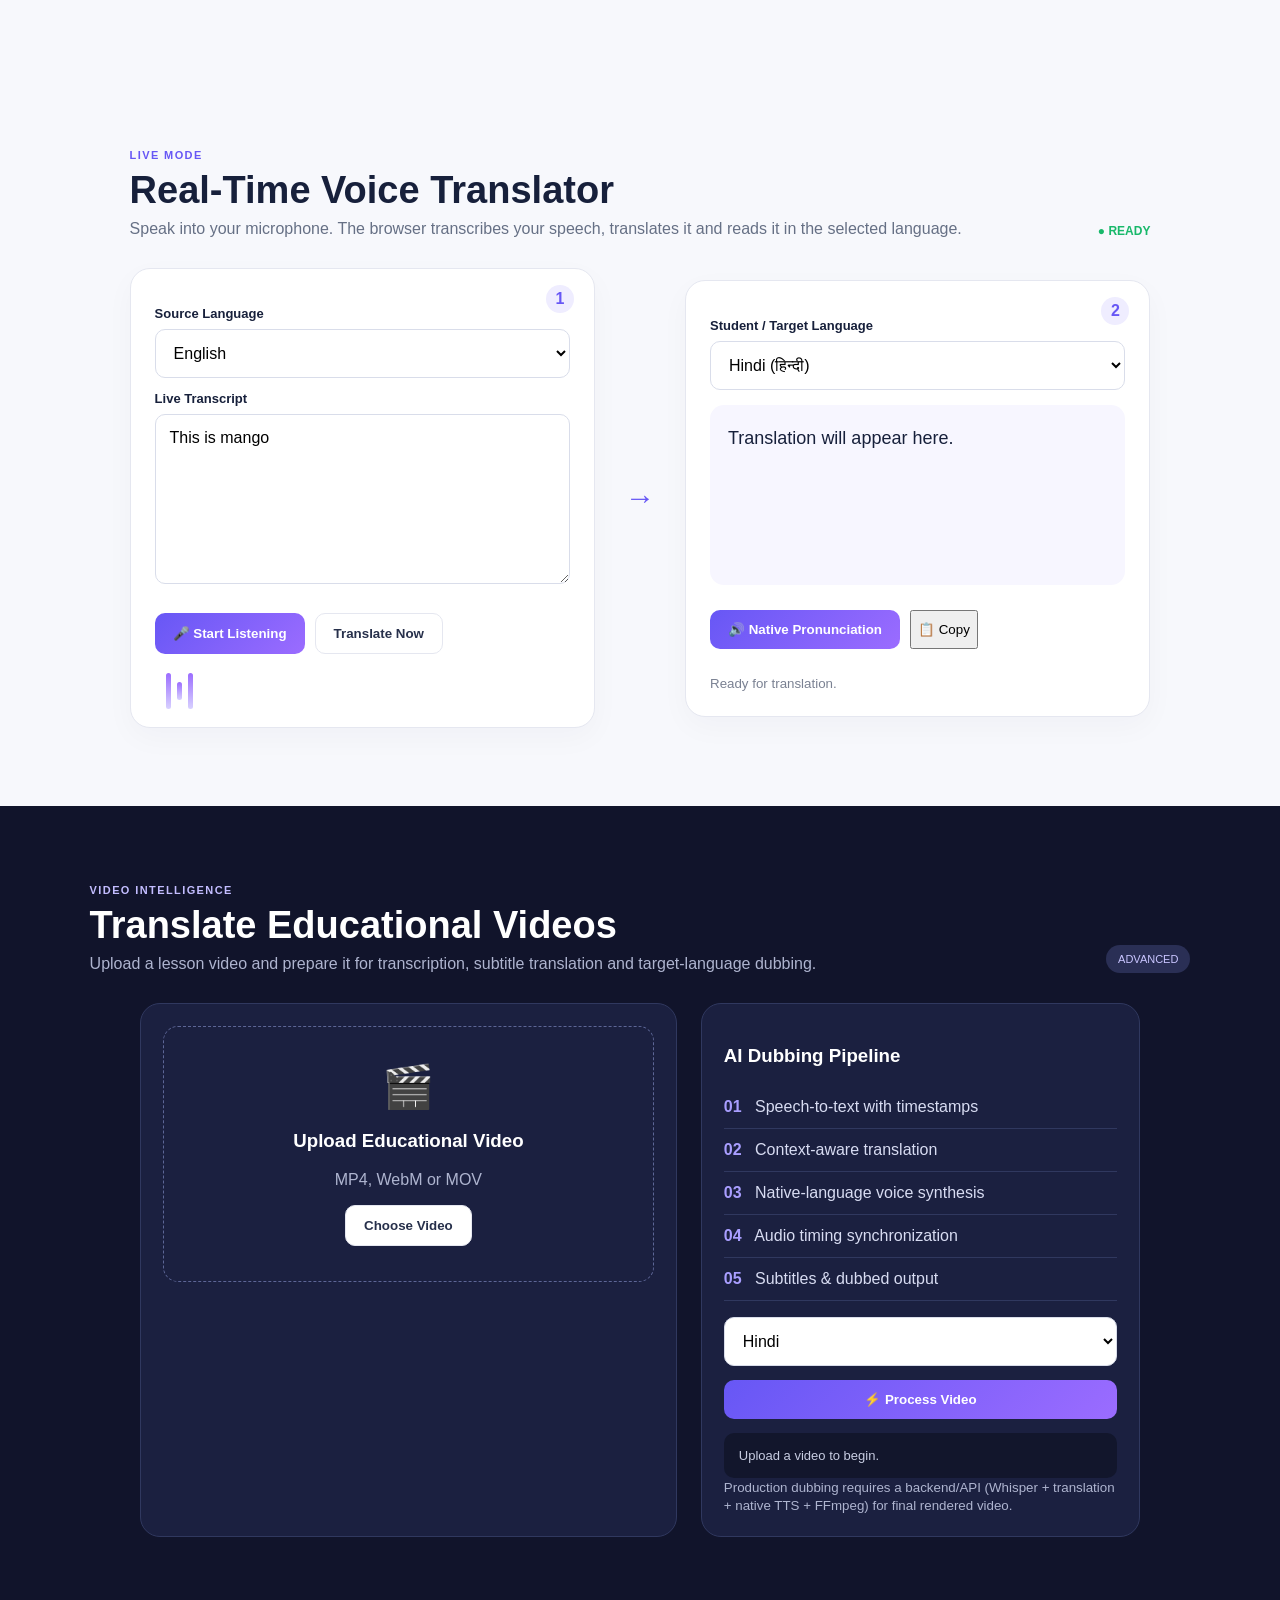
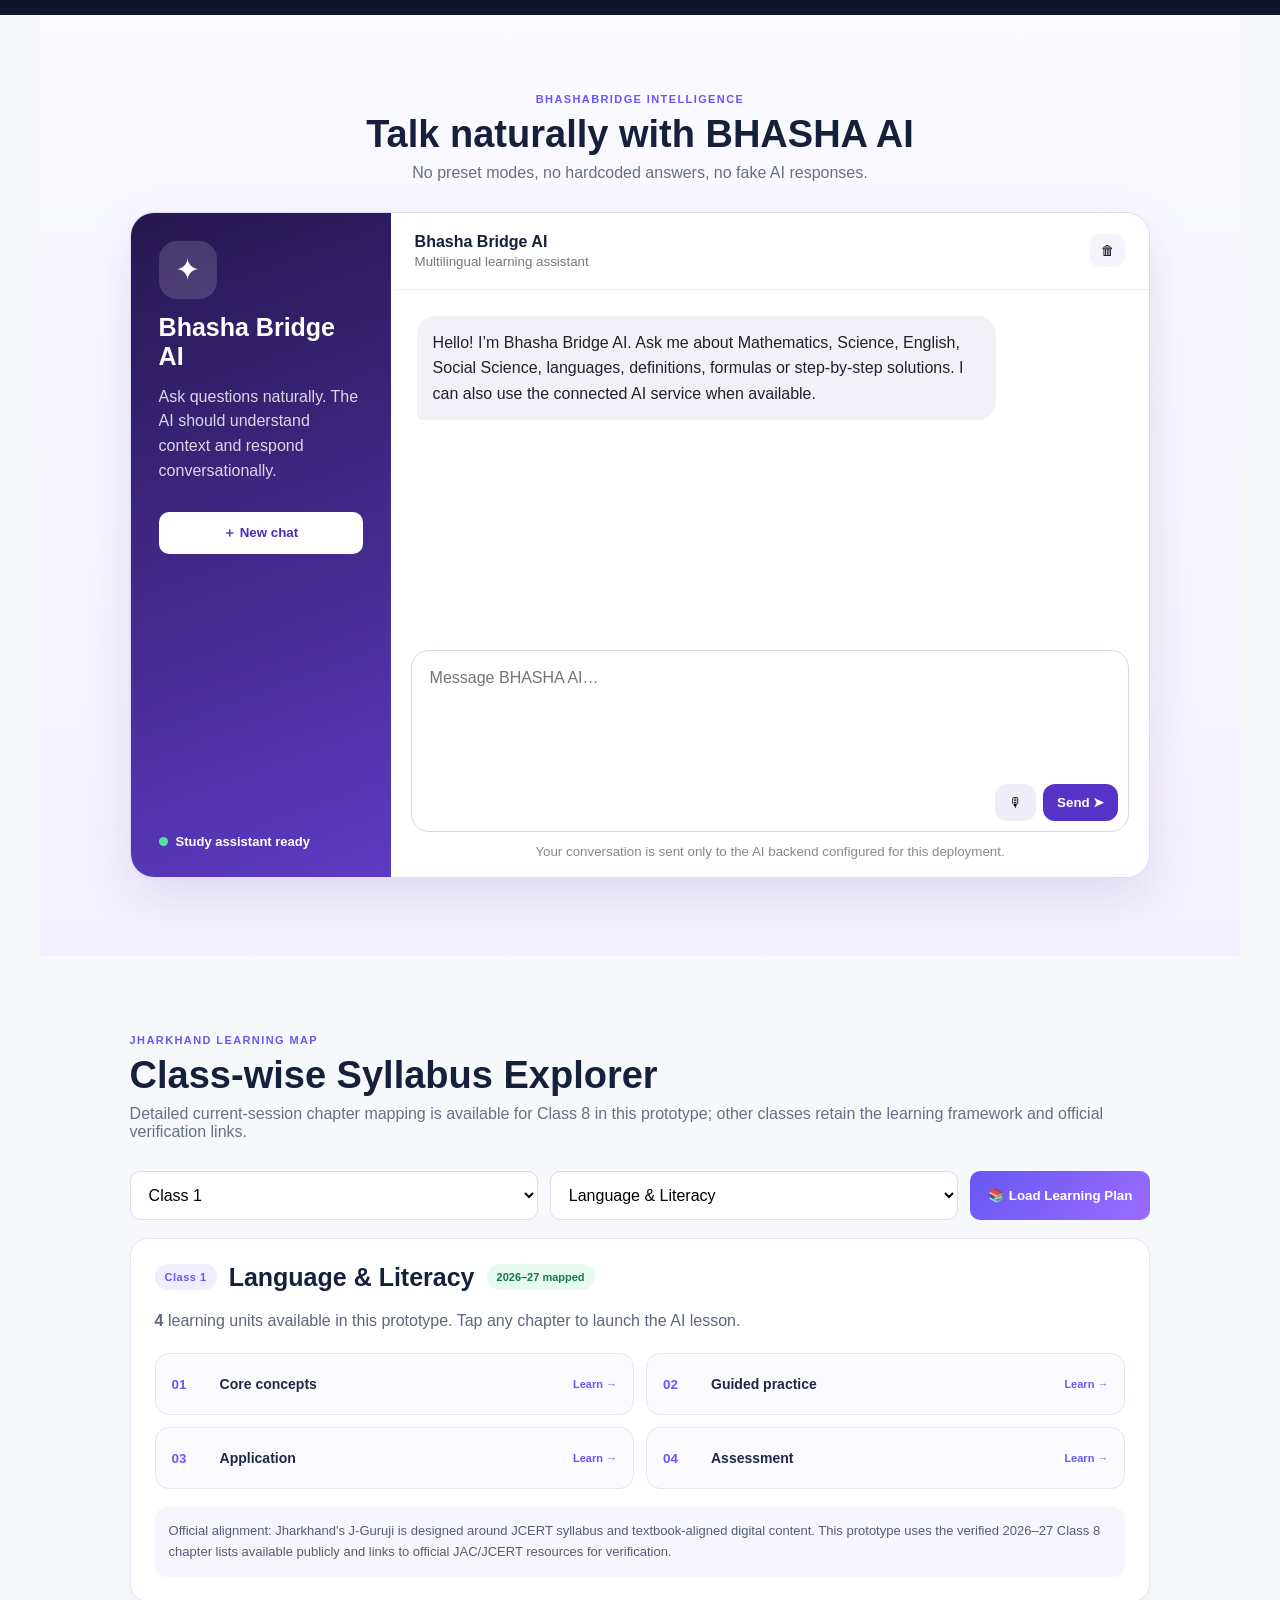
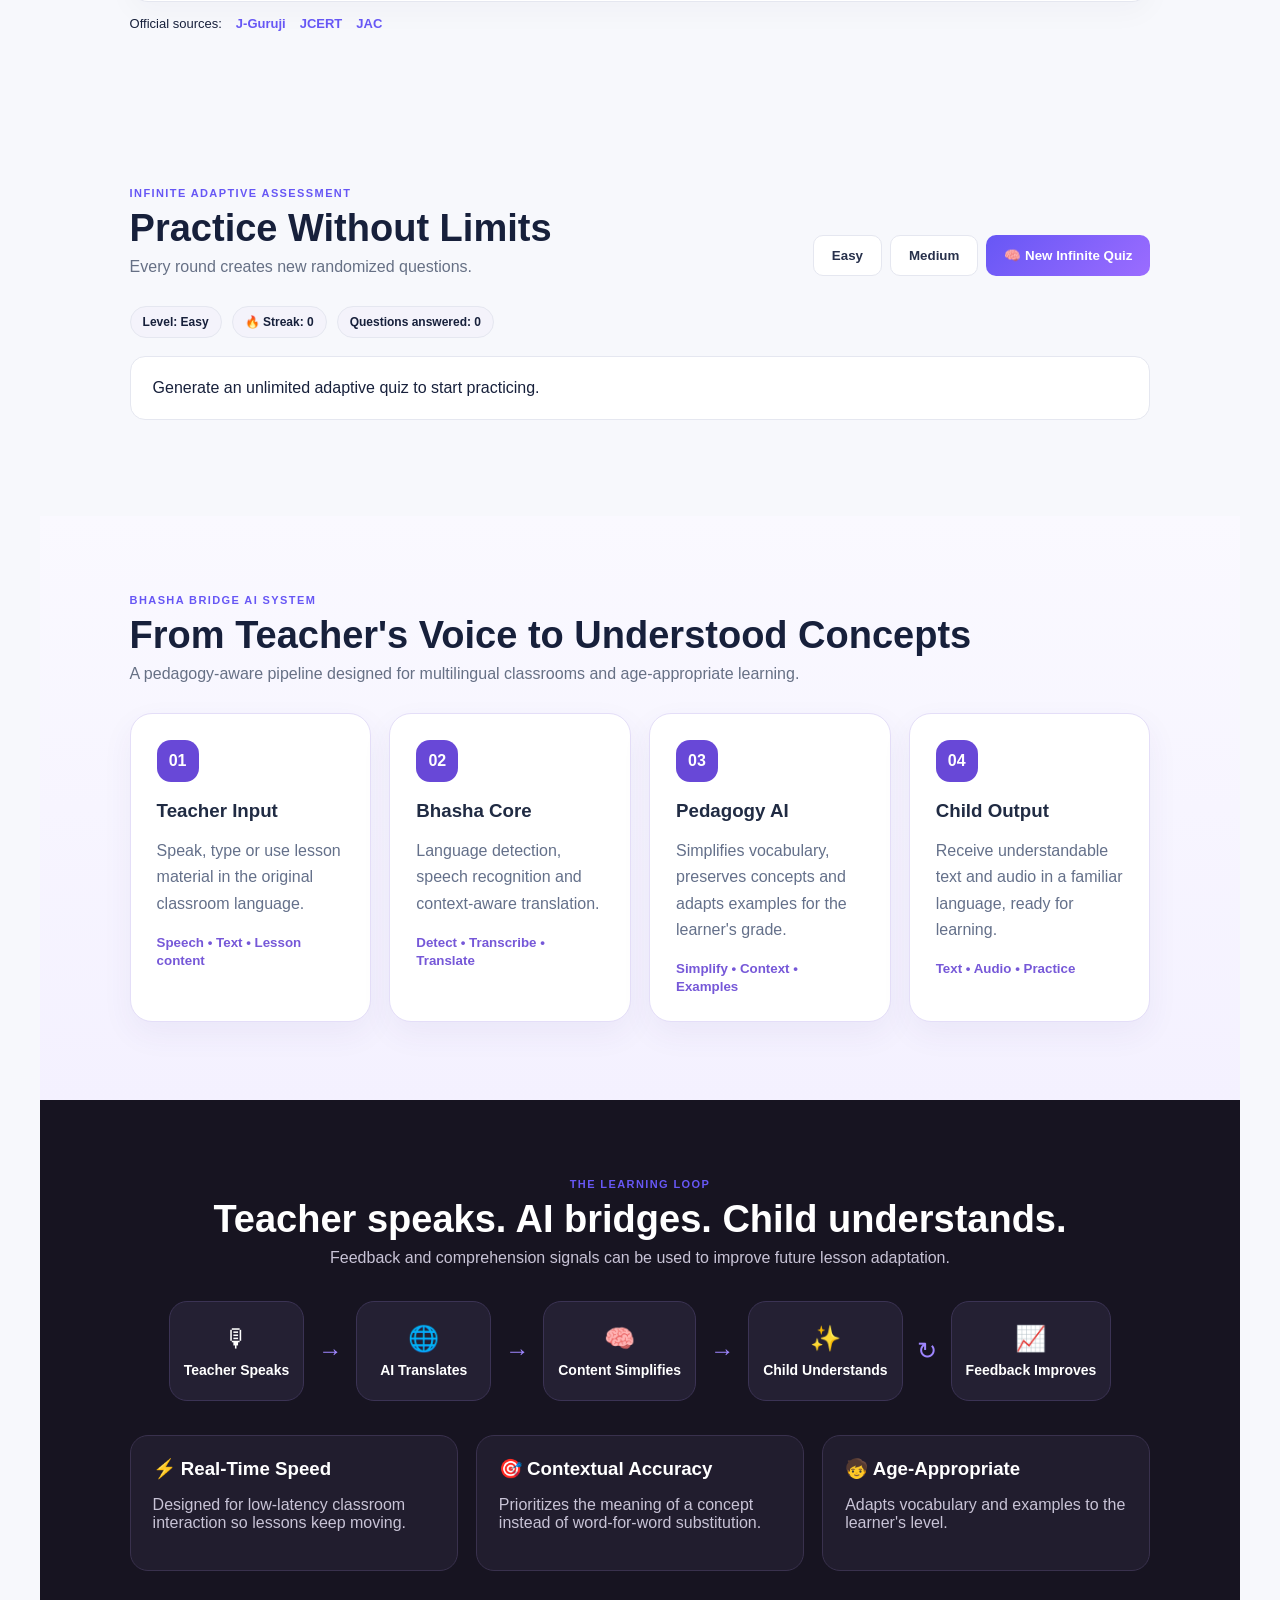
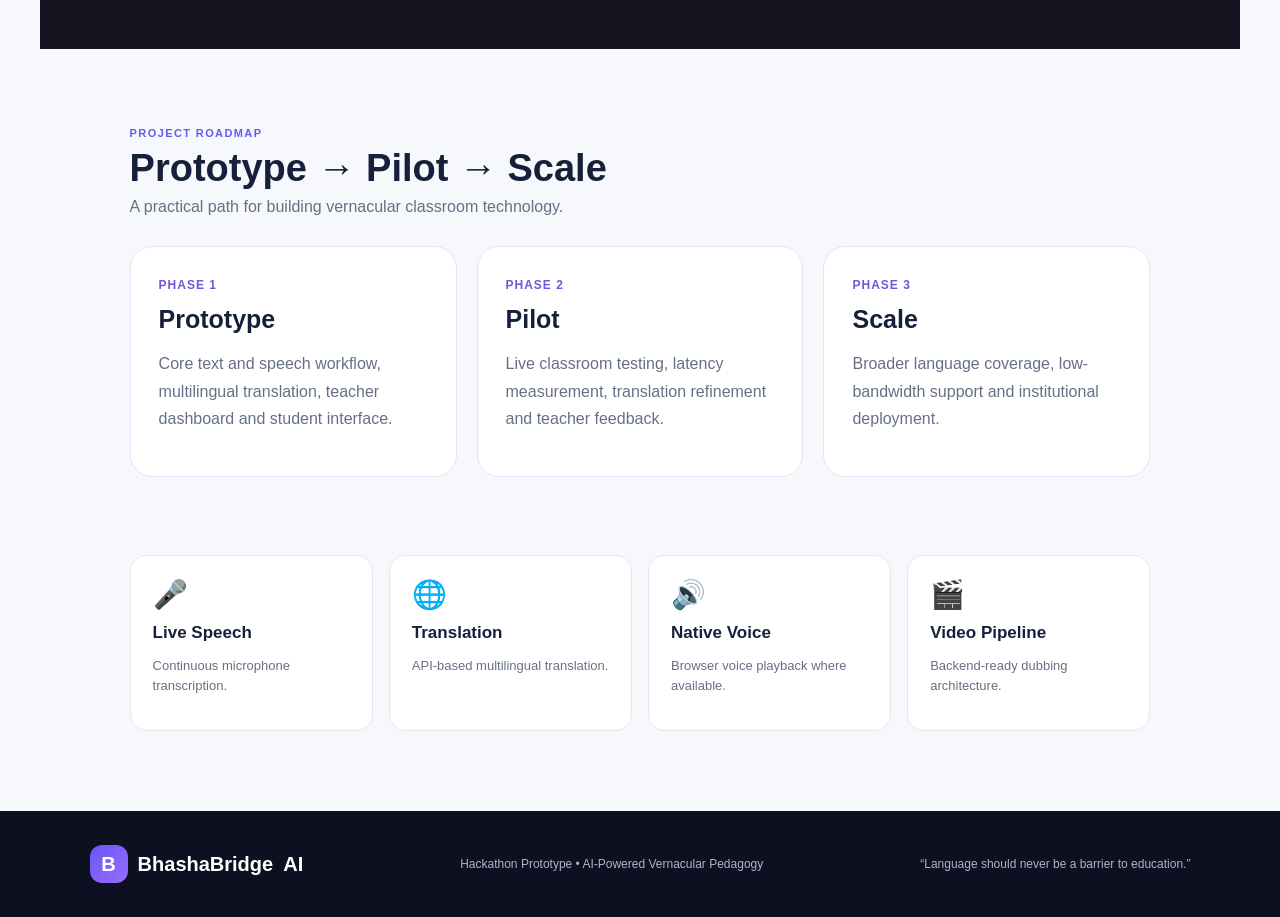
==== commit 6c5327b3: "Change prototype heading branding to BHASHA AI" ====
--- a/index.html
+++ b/index.html
@@ -1,12 +1,12 @@
-<!doctype html><html lang="en"><head><meta charset="utf-8"><meta name="viewport" content="width=device-width,initial-scale=1"><title>Bhasha Bridge AI | Real-Time Learning Translator</title><link rel="stylesheet" href="style.css"><link rel="stylesheet" href="curriculum.css"><link rel="stylesheet" href="ai-core.css"><link rel="stylesheet" href="ppt-features.css"></head><body>
+<!doctype html><html lang="en"><head><meta charset="utf-8"><meta name="viewport" content="width=device-width,initial-scale=1"><title>BHASHA AI | Real-Time Learning Translator</title><link rel="stylesheet" href="style.css"><link rel="stylesheet" href="curriculum.css"><link rel="stylesheet" href="ai-core.css"><link rel="stylesheet" href="ppt-features.css"></head><body>
 <header><div class="brand"><span class="logo">B</span>BhashaBridge <b>AI</b></div><nav><a href="#dashboard">Dashboard</a><a href="#live">Live Translate</a><a href="#architecture">How It Works</a><a href="#tutor">AI Coach</a><a href="#curriculum">Learn</a><a href="#quiz">Practice</a><a href="#roadmap">Roadmap</a></nav><button class="nav-btn" onclick="document.querySelector('#live').scrollIntoView({behavior:'smooth'})">Try Live Demo →</button></header>
 <section class="hero"><div><div class="pill">✦ NEXT-GEN VERNACULAR EDUCATION</div><h1>Understand every lesson.<br><span>In your own language.</span></h1><p>Real-time speech translation, native-language audio, video dubbing workflow and adaptive learning tools for multilingual classrooms.</p><div class="hero-actions"><button class="primary" onclick="document.querySelector('#live').scrollIntoView({behavior:'smooth'})">🎙 Start Live Translation</button><button class="secondary" onclick="showToast('System ready for real-time learning')">● AI System Online</button></div><div class="stats"><div><b>Real-time</b><span>Speech recognition</span></div><div><b>Multi-Lang</b><span>Translation</span></div><div><b>Native</b><span>Voice playback</span></div></div></div><div class="hero-card"><div class="card-top"><span>● LIVE AI PIPELINE</span><span class="online">READY</span></div><div class="pipeline"><div>🎤<small>Listen</small></div><i>→</i><div>📝<small>Transcribe</small></div><i>→</i><div>🌐<small>Translate</small></div><i>→</i><div>🔊<small>Speak</small></div></div><div class="wave"><span></span><span></span><span></span><span></span><span></span><span></span><span></span></div><p class="muted">Designed for teachers, students and multilingual classrooms.</p></div></section>
-<section class="learning-dashboard" id="dashboard"><div class="dash-head"><div><div class="eyebrow">PERSONALIZED AI LEARNING</div><h2>Welcome to your learning journey 👋</h2><p>Learn at your pace, practice weak areas, and track your mastery.</p></div><button class="secondary" onclick="resetLearningProgress()">↻ Reset Progress</button></div><div class="dash-grid"><div class="mastery-card"><div class="ring" id="masteryRing"><b id="masteryPercent">0%</b><span>Mastery</span></div><div><h3>Your Learning Progress</h3><p id="masteryText">Start a lesson to build your mastery.</p><div class="progress"><span id="masteryBar"></span></div></div></div><div class="streak-card"><span>🔥</span><div><b id="learningStreak">0 day streak</b><p>Keep learning every day</p></div></div><div class="xp-card"><span>⭐</span><div><b id="xpPoints">0 XP</b><p>Earn XP by learning and practicing</p></div></div></div><div class="continue-card"><div><span class="eyebrow">CONTINUE LEARNING</span><h3 id="continueTitle">Choose a subject to begin</h3><p id="continueText">Bhasha Bridge AI will create a personalized learning path.</p></div><button class="primary" onclick="document.querySelector('#curriculum').scrollIntoView({behavior:'smooth'})">Start Learning →</button></div></section>
-<section class="section" id="learning-path"><div class="section-title"><div><div class="eyebrow">AI LEARNING PATH</div><h2>Learn step by step</h2><p>Select a subject and let Bhasha Bridge AI build an adaptive learning flow.</p></div></div><div id="learningPath" class="path-grid"><div class="empty">Select a class and subject below to generate your AI learning path.</div></div></section>
+<section class="learning-dashboard" id="dashboard"><div class="dash-head"><div><div class="eyebrow">PERSONALIZED AI LEARNING</div><h2>Welcome to your learning journey 👋</h2><p>Learn at your pace, practice weak areas, and track your mastery.</p></div><button class="secondary" onclick="resetLearningProgress()">↻ Reset Progress</button></div><div class="dash-grid"><div class="mastery-card"><div class="ring" id="masteryRing"><b id="masteryPercent">0%</b><span>Mastery</span></div><div><h3>Your Learning Progress</h3><p id="masteryText">Start a lesson to build your mastery.</p><div class="progress"><span id="masteryBar"></span></div></div></div><div class="streak-card"><span>🔥</span><div><b id="learningStreak">0 day streak</b><p>Keep learning every day</p></div></div><div class="xp-card"><span>⭐</span><div><b id="xpPoints">0 XP</b><p>Earn XP by learning and practicing</p></div></div></div><div class="continue-card"><div><span class="eyebrow">CONTINUE LEARNING</span><h3 id="continueTitle">Choose a subject to begin</h3><p id="continueText">BHASHA AI will create a personalized learning path.</p></div><button class="primary" onclick="document.querySelector('#curriculum').scrollIntoView({behavior:'smooth'})">Start Learning →</button></div></section>
+<section class="section" id="learning-path"><div class="section-title"><div><div class="eyebrow">AI LEARNING PATH</div><h2>Learn step by step</h2><p>Select a subject and let BHASHA AI build an adaptive learning flow.</p></div></div><div id="learningPath" class="path-grid"><div class="empty">Select a class and subject below to generate your AI learning path.</div></div></section>
 <section class="section live-section" id="live"><div class="section-title"><div><div class="eyebrow">LIVE MODE</div><h2>Real-Time Voice Translator</h2><p>Speak into your microphone. The browser transcribes your speech, translates it and reads it in the selected language.</p></div><div id="micStatus" class="status">● READY</div></div><div class="live-grid"><div class="panel live-panel"><div class="step">1</div><label>Source Language</label><select id="sourceLanguage"><option value="en">English</option><option value="hi">Hindi (हिन्दी)</option><option value="bn">Bengali (বাংলা)</option><option value="or">Odia (ଓଡ଼ିଆ)</option><option value="ur">Urdu (اردو)</option><option value="sat">Santali (ᱥᱟᱱᱛᱟᱲᱤ)</option><option value="unr">Mundari</option><option value="hoc">Ho</option><option value="kru">Kurukh</option><option value="kha">Kharia</option><option value="nag">Nagpuri</option><option value="kfy">Kurmali</option><option value="kho">Khortha</option><option value="ppg">Panchpargania</option></select><label>Live Transcript</label><textarea id="inputText" placeholder="Tap Start Listening and speak...">This is mango</textarea><div class="controls"><button id="startBtn" class="primary" onclick="toggleListening()">🎤 Start Listening</button><button class="secondary" onclick="translateLesson()">Translate Now</button></div><div class="meter"><span></span><span></span><span></span><span></span><span></span></div></div><div class="arrow">→</div><div class="panel output-panel"><div class="step">2</div><label>Student / Target Language</label><select id="targetLanguage"><option value="hi">Hindi (हिन्दी)</option><option value="en">English</option><option value="or">Odia (ଓଡ଼ିଆ)</option><option value="bn">Bengali (বাংলা)</option><option value="ur">Urdu (اردو)</option><option value="sat">Santali (ᱥᱟᱱᱛᱟᱲᱤ)</option><option value="unr">Mundari</option><option value="hoc">Ho</option><option value="kru">Kurukh</option><option value="kha">Kharia</option><option value="nag">Nagpuri</option><option value="kfy">Kurmali</option><option value="kho">Khortha</option><option value="ppg">Panchpargania</option><option value="ta">Tamil (தமிழ்)</option><option value="te">Telugu (తెలుగు)</option><option value="mr">Marathi (मराठी)</option></select><div id="translationResult" class="result">Translation will appear here.</div><div class="result-actions"><button class="primary" onclick="speakResult()">🔊 Native Pronunciation</button><button onclick="copyResult()">📋 Copy</button></div><small class="api-note" id="translationStatus">Ready for translation.</small></div></div></section>
 <section class="section dark-section" id="video"><div class="section-title"><div><div class="eyebrow light">VIDEO INTELLIGENCE</div><h2>Translate Educational Videos</h2><p>Upload a lesson video and prepare it for transcription, subtitle translation and target-language dubbing.</p></div><span class="badge">ADVANCED</span></div><div class="video-grid"><div class="upload-card"><input type="file" id="videoFile" accept="video/*" hidden onchange="loadVideo(this)"><div class="dropzone" onclick="document.getElementById('videoFile').click()"><div class="upload-icon">🎬</div><h3>Upload Educational Video</h3><p>MP4, WebM or MOV</p><button class="secondary">Choose Video</button></div><video id="videoPreview" controls></video><div id="videoMeta" class="video-meta"></div></div><div class="pipeline-card"><h3>AI Dubbing Pipeline</h3><ol><li><span>01</span> Speech-to-text with timestamps</li><li><span>02</span> Context-aware translation</li><li><span>03</span> Native-language voice synthesis</li><li><span>04</span> Audio timing synchronization</li><li><span>05</span> Subtitles & dubbed output</li></ol><select id="videoTarget"><option value="hi">Hindi</option><option value="or">Odia</option><option value="bn">Bengali</option></select><button class="primary full" onclick="processVideo()">⚡ Process Video</button><div id="videoProgress" class="progress-box">Upload a video to begin.</div><small>Production dubbing requires a backend/API (Whisper + translation + native TTS + FFmpeg) for final rendered video.</small></div></div></section>
 <section class="section ai-chat-section" id="tutor">
-  <div class="section-title center"><div><div class="eyebrow">BHASHABRIDGE INTELLIGENCE</div><h2>Talk naturally with Bhasha Bridge AI</h2><p>No preset modes, no hardcoded answers, no fake AI responses.</p></div></div>
+  <div class="section-title center"><div><div class="eyebrow">BHASHABRIDGE INTELLIGENCE</div><h2>Talk naturally with BHASHA AI</h2><p>No preset modes, no hardcoded answers, no fake AI responses.</p></div></div>
   <div class="ai-app">
     <aside class="ai-sidebar">
       <div class="ai-avatar">✦</div><h3>Bhasha AI</h3>
@@ -18,7 +18,7 @@
       <div class="ai-chat-head"><div><b>Bhasha AI</b><small>Multilingual learning assistant</small></div><button class="icon-btn" id="clearChatBtn" title="Clear chat">🗑</button></div>
       <div class="ai-messages" id="aiMessages" aria-live="polite"></div>
       <div class="ai-input-wrap">
-        <textarea id="aiPrompt" rows="1" placeholder="Message Bhasha Bridge AI…"></textarea>
+        <textarea id="aiPrompt" rows="1" placeholder="Message BHASHA AI…"></textarea>
         <div class="ai-input-actions">
           <button class="voice-btn" id="aiVoiceBtn" title="Voice input">🎙</button>
           <button class="send-btn" id="aiSendBtn">Send ➤</button>
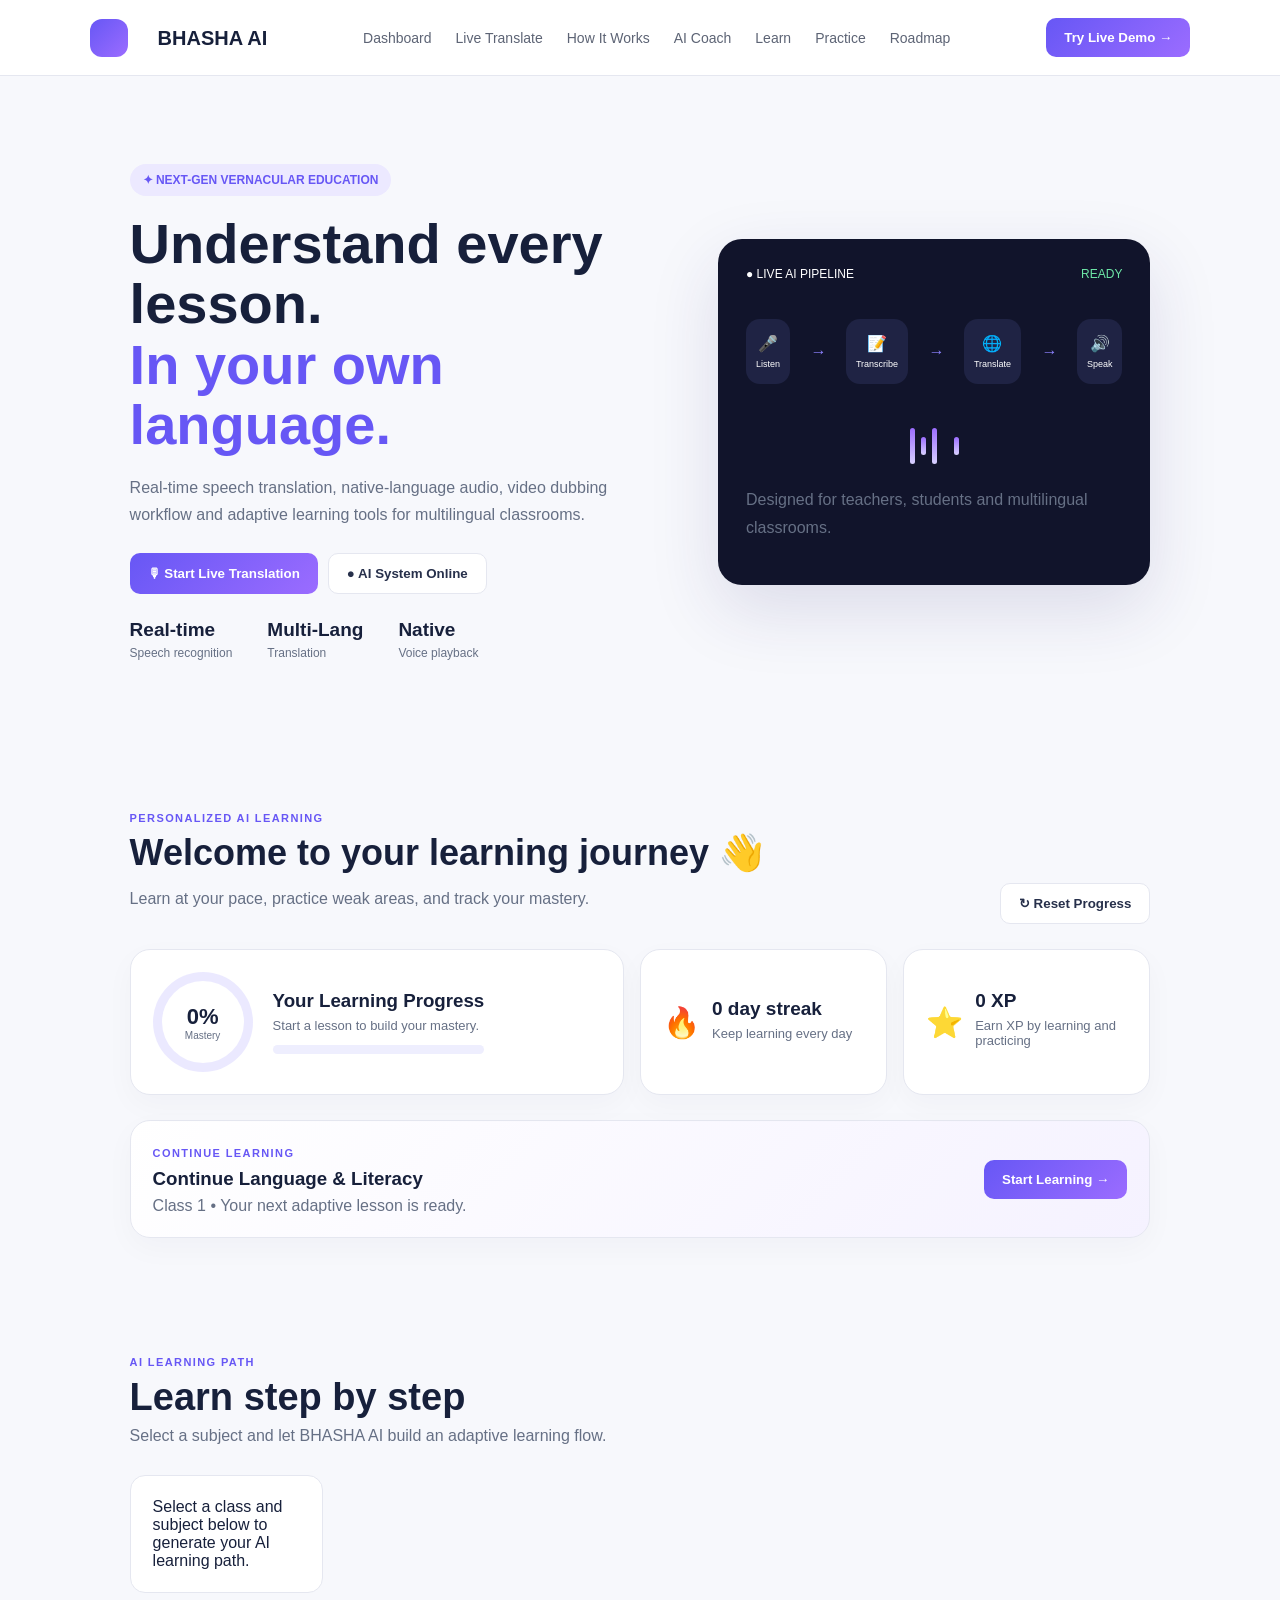
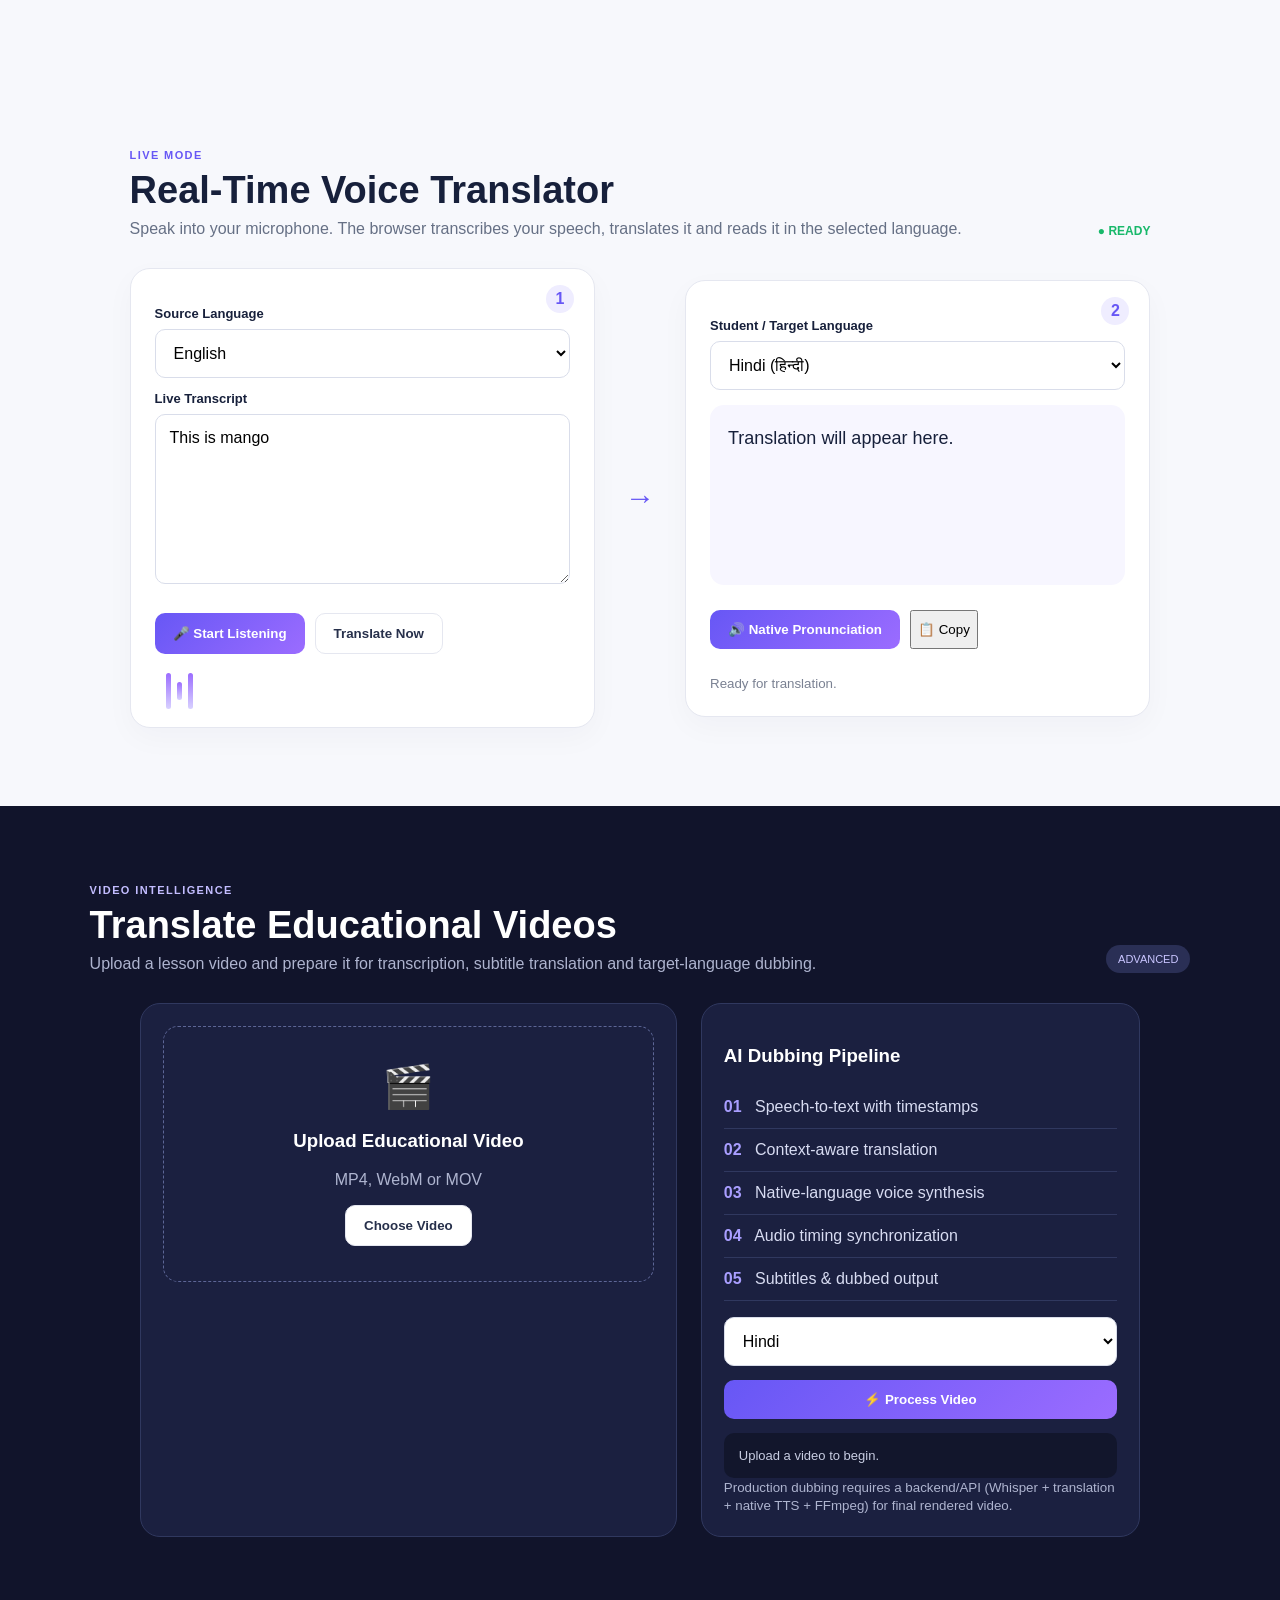
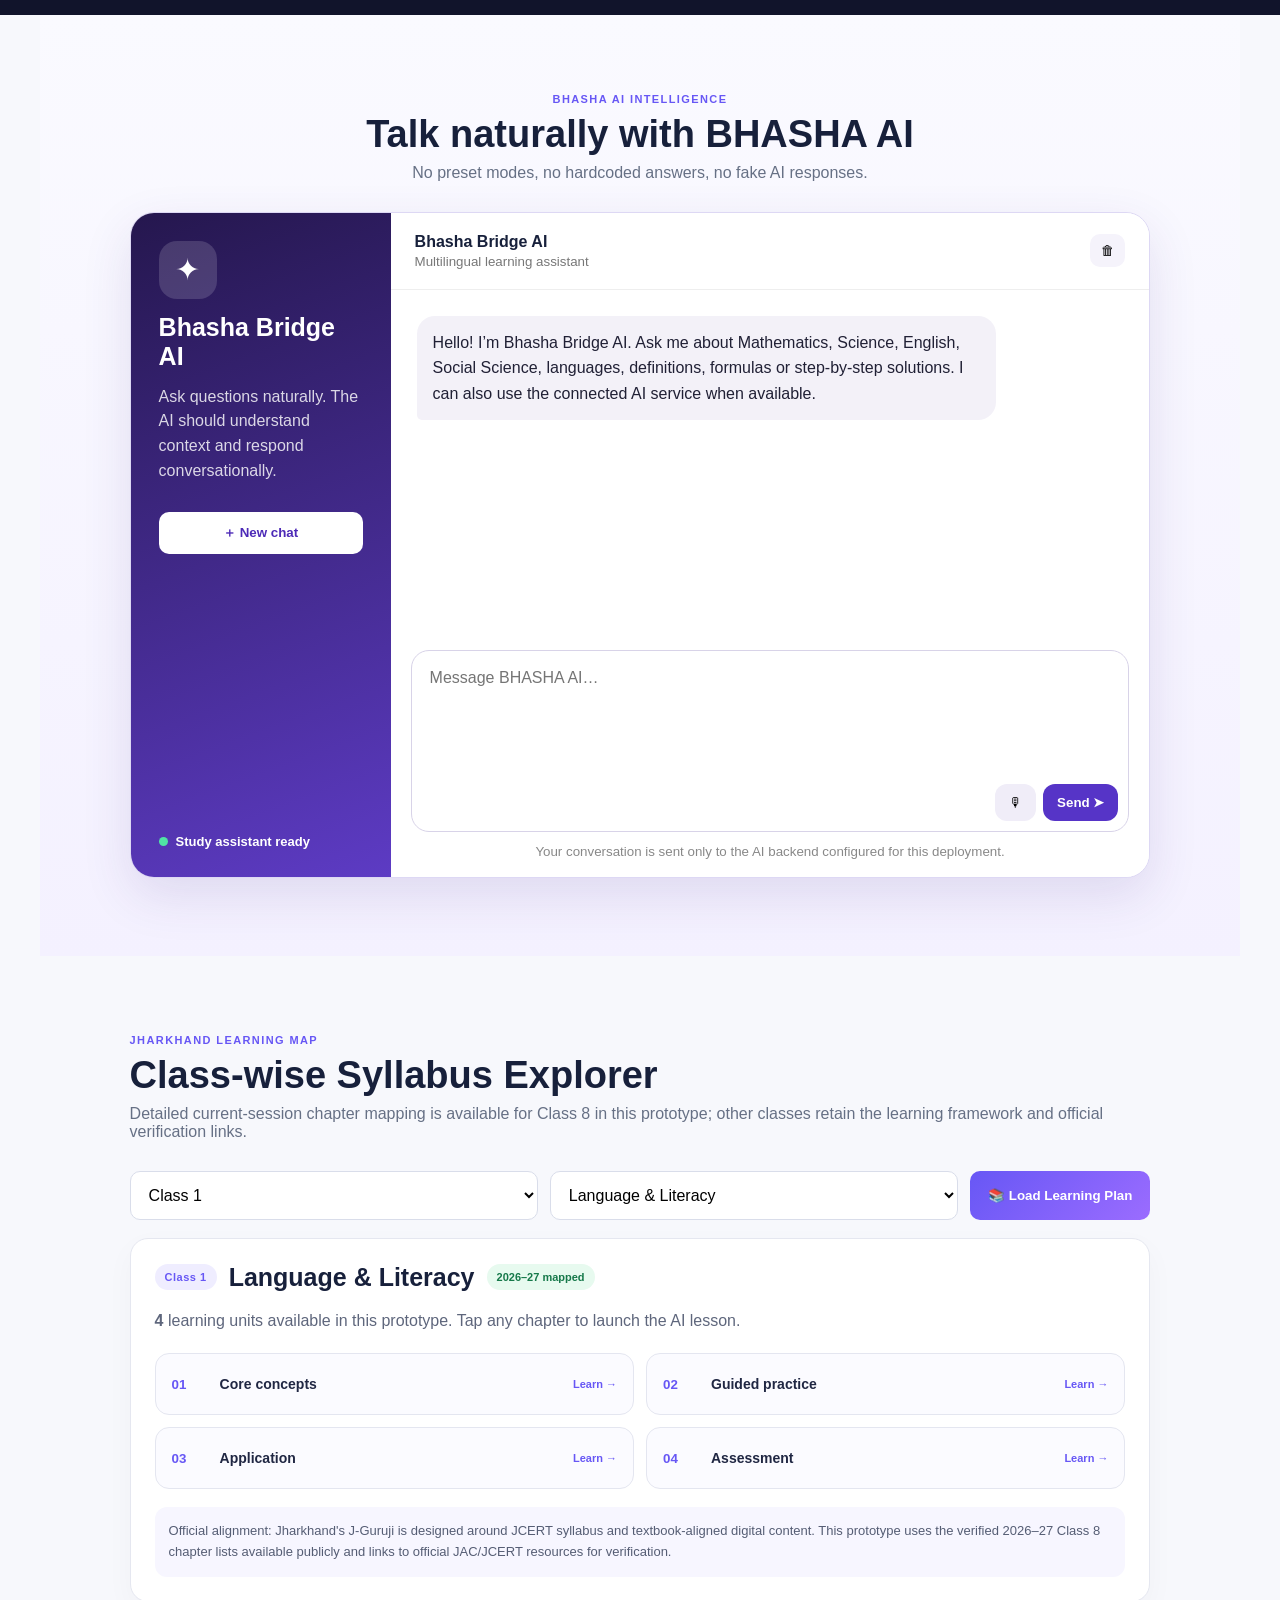
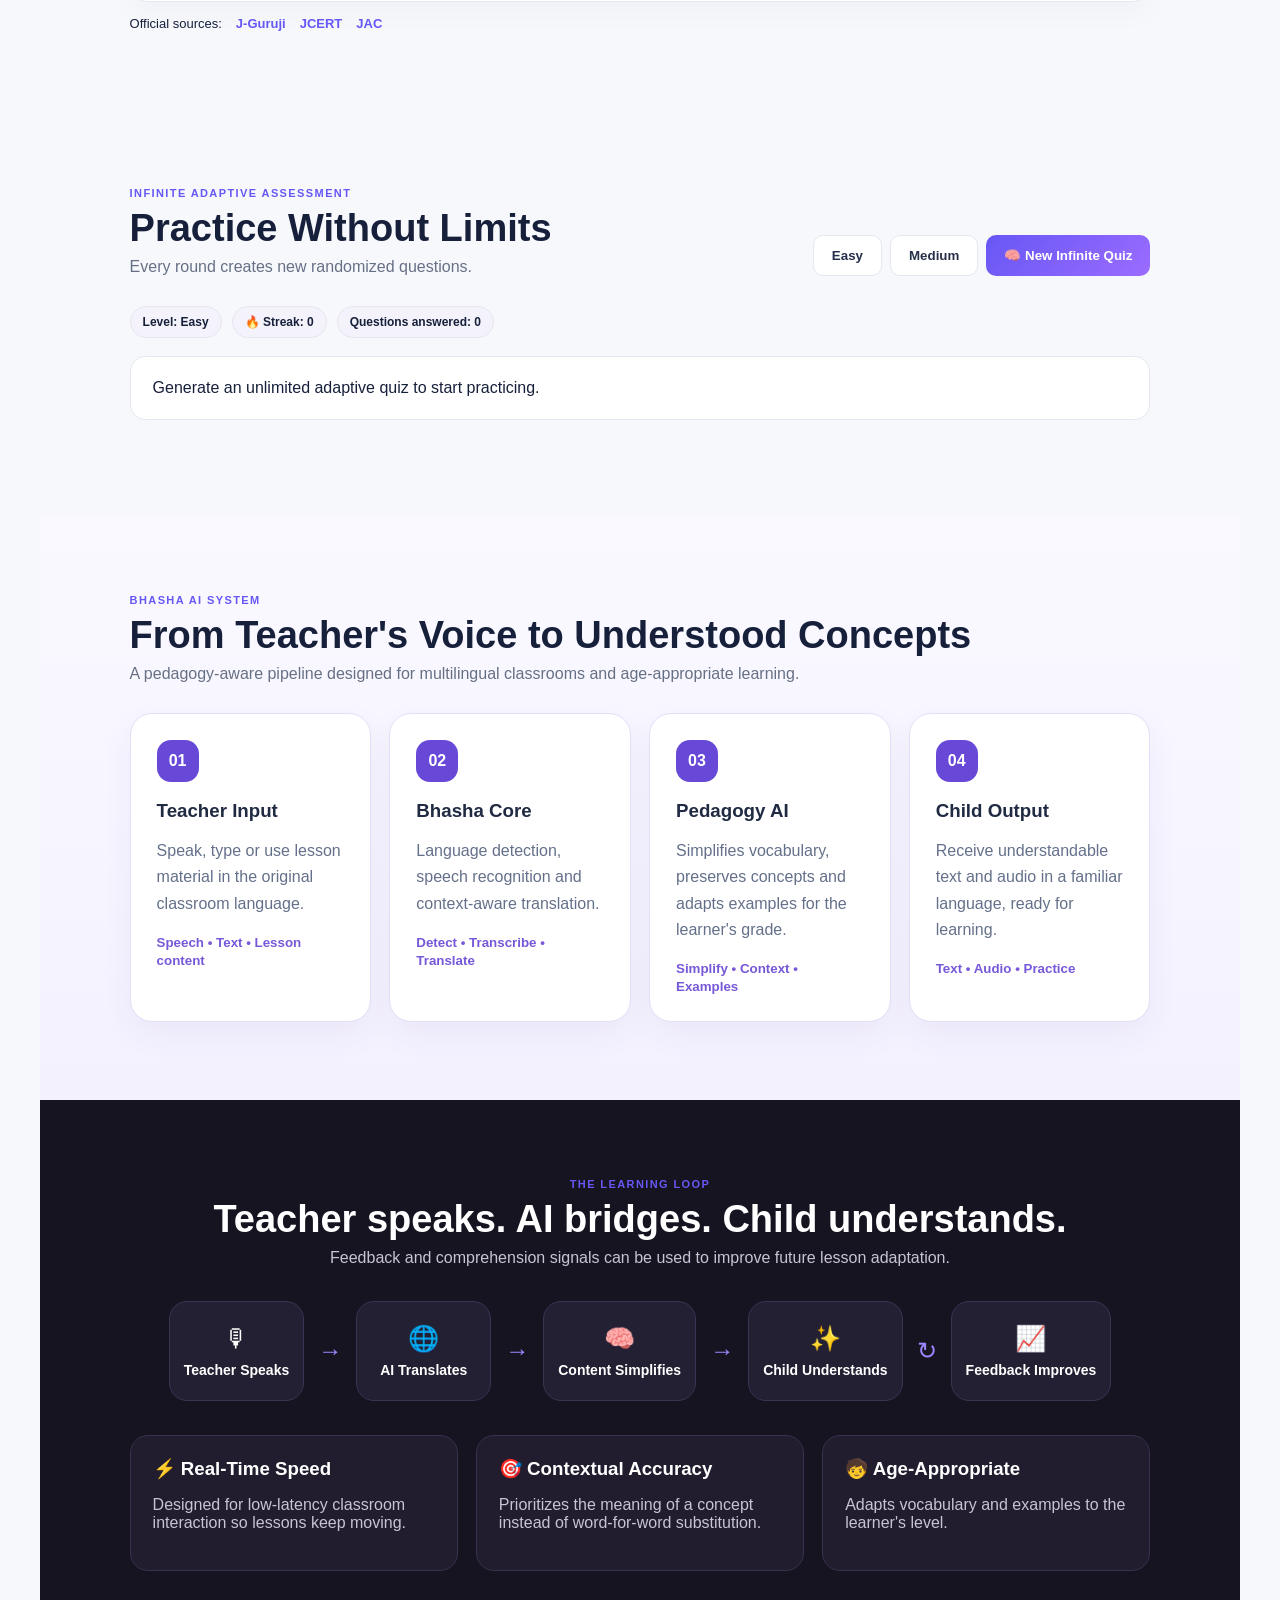
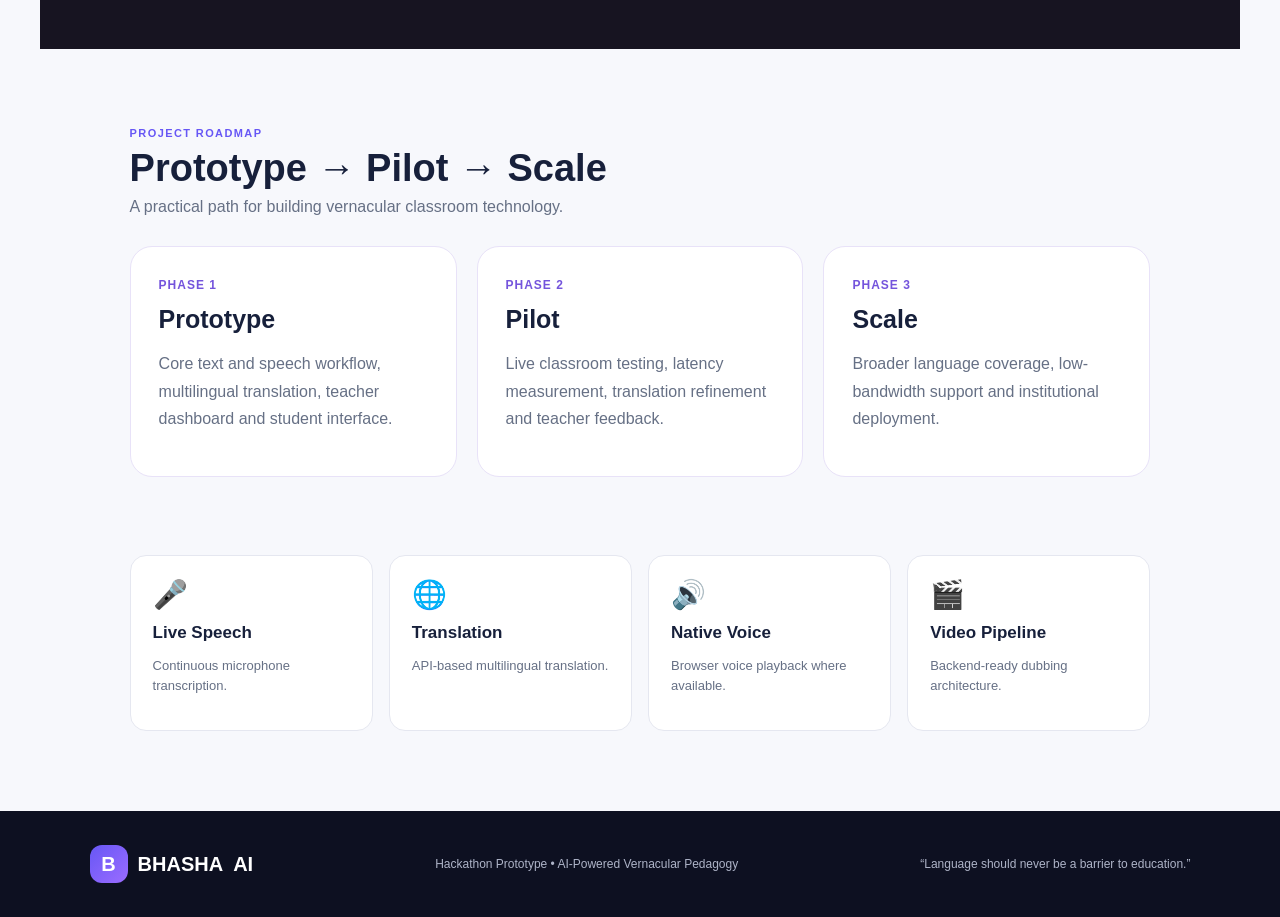
==== commit 9bcd90dd: "Rename all visible Bhasha Bridge AI branding to BHASHA AI" ====
--- a/index.html
+++ b/index.html
@@ -1,12 +1,12 @@
 <!doctype html><html lang="en"><head><meta charset="utf-8"><meta name="viewport" content="width=device-width,initial-scale=1"><title>BHASHA AI | Real-Time Learning Translator</title><link rel="stylesheet" href="style.css"><link rel="stylesheet" href="curriculum.css"><link rel="stylesheet" href="ai-core.css"><link rel="stylesheet" href="ppt-features.css"></head><body>
-<header><div class="brand"><span class="logo">B</span>BhashaBridge <b>AI</b></div><nav><a href="#dashboard">Dashboard</a><a href="#live">Live Translate</a><a href="#architecture">How It Works</a><a href="#tutor">AI Coach</a><a href="#curriculum">Learn</a><a href="#quiz">Practice</a><a href="#roadmap">Roadmap</a></nav><button class="nav-btn" onclick="document.querySelector('#live').scrollIntoView({behavior:'smooth'})">Try Live Demo →</button></header>
+<header><div class="brand"><span class="logo">B</span>BHASHA <b>AI</b></div><nav><a href="#dashboard">Dashboard</a><a href="#live">Live Translate</a><a href="#architecture">How It Works</a><a href="#tutor">AI Coach</a><a href="#curriculum">Learn</a><a href="#quiz">Practice</a><a href="#roadmap">Roadmap</a></nav><button class="nav-btn" onclick="document.querySelector('#live').scrollIntoView({behavior:'smooth'})">Try Live Demo →</button></header>
 <section class="hero"><div><div class="pill">✦ NEXT-GEN VERNACULAR EDUCATION</div><h1>Understand every lesson.<br><span>In your own language.</span></h1><p>Real-time speech translation, native-language audio, video dubbing workflow and adaptive learning tools for multilingual classrooms.</p><div class="hero-actions"><button class="primary" onclick="document.querySelector('#live').scrollIntoView({behavior:'smooth'})">🎙 Start Live Translation</button><button class="secondary" onclick="showToast('System ready for real-time learning')">● AI System Online</button></div><div class="stats"><div><b>Real-time</b><span>Speech recognition</span></div><div><b>Multi-Lang</b><span>Translation</span></div><div><b>Native</b><span>Voice playback</span></div></div></div><div class="hero-card"><div class="card-top"><span>● LIVE AI PIPELINE</span><span class="online">READY</span></div><div class="pipeline"><div>🎤<small>Listen</small></div><i>→</i><div>📝<small>Transcribe</small></div><i>→</i><div>🌐<small>Translate</small></div><i>→</i><div>🔊<small>Speak</small></div></div><div class="wave"><span></span><span></span><span></span><span></span><span></span><span></span><span></span></div><p class="muted">Designed for teachers, students and multilingual classrooms.</p></div></section>
 <section class="learning-dashboard" id="dashboard"><div class="dash-head"><div><div class="eyebrow">PERSONALIZED AI LEARNING</div><h2>Welcome to your learning journey 👋</h2><p>Learn at your pace, practice weak areas, and track your mastery.</p></div><button class="secondary" onclick="resetLearningProgress()">↻ Reset Progress</button></div><div class="dash-grid"><div class="mastery-card"><div class="ring" id="masteryRing"><b id="masteryPercent">0%</b><span>Mastery</span></div><div><h3>Your Learning Progress</h3><p id="masteryText">Start a lesson to build your mastery.</p><div class="progress"><span id="masteryBar"></span></div></div></div><div class="streak-card"><span>🔥</span><div><b id="learningStreak">0 day streak</b><p>Keep learning every day</p></div></div><div class="xp-card"><span>⭐</span><div><b id="xpPoints">0 XP</b><p>Earn XP by learning and practicing</p></div></div></div><div class="continue-card"><div><span class="eyebrow">CONTINUE LEARNING</span><h3 id="continueTitle">Choose a subject to begin</h3><p id="continueText">BHASHA AI will create a personalized learning path.</p></div><button class="primary" onclick="document.querySelector('#curriculum').scrollIntoView({behavior:'smooth'})">Start Learning →</button></div></section>
 <section class="section" id="learning-path"><div class="section-title"><div><div class="eyebrow">AI LEARNING PATH</div><h2>Learn step by step</h2><p>Select a subject and let BHASHA AI build an adaptive learning flow.</p></div></div><div id="learningPath" class="path-grid"><div class="empty">Select a class and subject below to generate your AI learning path.</div></div></section>
 <section class="section live-section" id="live"><div class="section-title"><div><div class="eyebrow">LIVE MODE</div><h2>Real-Time Voice Translator</h2><p>Speak into your microphone. The browser transcribes your speech, translates it and reads it in the selected language.</p></div><div id="micStatus" class="status">● READY</div></div><div class="live-grid"><div class="panel live-panel"><div class="step">1</div><label>Source Language</label><select id="sourceLanguage"><option value="en">English</option><option value="hi">Hindi (हिन्दी)</option><option value="bn">Bengali (বাংলা)</option><option value="or">Odia (ଓଡ଼ିଆ)</option><option value="ur">Urdu (اردو)</option><option value="sat">Santali (ᱥᱟᱱᱛᱟᱲᱤ)</option><option value="unr">Mundari</option><option value="hoc">Ho</option><option value="kru">Kurukh</option><option value="kha">Kharia</option><option value="nag">Nagpuri</option><option value="kfy">Kurmali</option><option value="kho">Khortha</option><option value="ppg">Panchpargania</option></select><label>Live Transcript</label><textarea id="inputText" placeholder="Tap Start Listening and speak...">This is mango</textarea><div class="controls"><button id="startBtn" class="primary" onclick="toggleListening()">🎤 Start Listening</button><button class="secondary" onclick="translateLesson()">Translate Now</button></div><div class="meter"><span></span><span></span><span></span><span></span><span></span></div></div><div class="arrow">→</div><div class="panel output-panel"><div class="step">2</div><label>Student / Target Language</label><select id="targetLanguage"><option value="hi">Hindi (हिन्दी)</option><option value="en">English</option><option value="or">Odia (ଓଡ଼ିଆ)</option><option value="bn">Bengali (বাংলা)</option><option value="ur">Urdu (اردو)</option><option value="sat">Santali (ᱥᱟᱱᱛᱟᱲᱤ)</option><option value="unr">Mundari</option><option value="hoc">Ho</option><option value="kru">Kurukh</option><option value="kha">Kharia</option><option value="nag">Nagpuri</option><option value="kfy">Kurmali</option><option value="kho">Khortha</option><option value="ppg">Panchpargania</option><option value="ta">Tamil (தமிழ்)</option><option value="te">Telugu (తెలుగు)</option><option value="mr">Marathi (मराठी)</option></select><div id="translationResult" class="result">Translation will appear here.</div><div class="result-actions"><button class="primary" onclick="speakResult()">🔊 Native Pronunciation</button><button onclick="copyResult()">📋 Copy</button></div><small class="api-note" id="translationStatus">Ready for translation.</small></div></div></section>
 <section class="section dark-section" id="video"><div class="section-title"><div><div class="eyebrow light">VIDEO INTELLIGENCE</div><h2>Translate Educational Videos</h2><p>Upload a lesson video and prepare it for transcription, subtitle translation and target-language dubbing.</p></div><span class="badge">ADVANCED</span></div><div class="video-grid"><div class="upload-card"><input type="file" id="videoFile" accept="video/*" hidden onchange="loadVideo(this)"><div class="dropzone" onclick="document.getElementById('videoFile').click()"><div class="upload-icon">🎬</div><h3>Upload Educational Video</h3><p>MP4, WebM or MOV</p><button class="secondary">Choose Video</button></div><video id="videoPreview" controls></video><div id="videoMeta" class="video-meta"></div></div><div class="pipeline-card"><h3>AI Dubbing Pipeline</h3><ol><li><span>01</span> Speech-to-text with timestamps</li><li><span>02</span> Context-aware translation</li><li><span>03</span> Native-language voice synthesis</li><li><span>04</span> Audio timing synchronization</li><li><span>05</span> Subtitles & dubbed output</li></ol><select id="videoTarget"><option value="hi">Hindi</option><option value="or">Odia</option><option value="bn">Bengali</option></select><button class="primary full" onclick="processVideo()">⚡ Process Video</button><div id="videoProgress" class="progress-box">Upload a video to begin.</div><small>Production dubbing requires a backend/API (Whisper + translation + native TTS + FFmpeg) for final rendered video.</small></div></div></section>
 <section class="section ai-chat-section" id="tutor">
-  <div class="section-title center"><div><div class="eyebrow">BHASHABRIDGE INTELLIGENCE</div><h2>Talk naturally with BHASHA AI</h2><p>No preset modes, no hardcoded answers, no fake AI responses.</p></div></div>
+  <div class="section-title center"><div><div class="eyebrow">BHASHA AI INTELLIGENCE</div><h2>Talk naturally with BHASHA AI</h2><p>No preset modes, no hardcoded answers, no fake AI responses.</p></div></div>
   <div class="ai-app">
     <aside class="ai-sidebar">
       <div class="ai-avatar">✦</div><h3>Bhasha AI</h3>
@@ -31,7 +31,7 @@
 <section class="section" id="curriculum"><div class="section-title"><div><div class="eyebrow">JHARKHAND LEARNING MAP</div><h2>Class-wise Syllabus Explorer</h2><p>Detailed current-session chapter mapping is available for Class 8 in this prototype; other classes retain the learning framework and official verification links.</p></div></div><div class="curriculum-controls"><select id="classSelect"></select><select id="subjectSelect"></select><button class="primary" onclick="renderCurriculum()">📚 Load Learning Plan</button></div><div id="curriculumResult" class="curriculum-result"></div><div class="official-links"><span>Official sources:</span><a href="https://jguruji.jharkhand.gov.in" target="_blank" rel="noopener">J-Guruji</a><a href="https://jcert.jharkhand.gov.in" target="_blank" rel="noopener">JCERT</a><a href="https://jac.jharkhand.gov.in" target="_blank" rel="noopener">JAC</a></div></section>
 <section class="section" id="quiz"><div class="section-title"><div><div class="eyebrow">INFINITE ADAPTIVE ASSESSMENT</div><h2>Practice Without Limits</h2><p>Every round creates new randomized questions.</p></div><div class="quiz-actions"><button class="secondary" onclick="setQuizDifficulty('easy')">Easy</button><button class="secondary" onclick="setQuizDifficulty('medium')">Medium</button><button class="primary" onclick="generateQuiz()">🧠 New Infinite Quiz</button></div></div><div class="quiz-meta"><span id="quizLevel">Level: Easy</span><span id="quizStreak">🔥 Streak: 0</span><span id="quizTotal">Questions answered: 0</span></div><div id="quizContainer" class="quiz-container"><div class="empty">Generate an unlimited adaptive quiz to start practicing.</div></div><div id="scoreBox" class="score-box"></div></section>
 <section class="section architecture-section" id="architecture">
-<div class="section-title"><div><div class="eyebrow">BHASHA BRIDGE AI SYSTEM</div><h2>From Teacher's Voice to Understood Concepts</h2><p>A pedagogy-aware pipeline designed for multilingual classrooms and age-appropriate learning.</p></div></div>
+<div class="section-title"><div><div class="eyebrow">BHASHA AI SYSTEM</div><h2>From Teacher's Voice to Understood Concepts</h2><p>A pedagogy-aware pipeline designed for multilingual classrooms and age-appropriate learning.</p></div></div>
 <div class="architecture-grid">
 <div class="arch-card"><span>01</span><h3>Teacher Input</h3><p>Speak, type or use lesson material in the original classroom language.</p><small>Speech • Text • Lesson content</small></div>
 <div class="arch-card"><span>02</span><h3>Bhasha Core</h3><p>Language detection, speech recognition and context-aware translation.</p><small>Detect • Transcribe • Translate</small></div>
@@ -43,4 +43,4 @@
 <div class="loop-row"><div>🎙<b>Teacher Speaks</b></div><i>→</i><div>🌐<b>AI Translates</b></div><i>→</i><div>🧠<b>Content Simplifies</b></div><i>→</i><div>✨<b>Child Understands</b></div><i>↻</i><div>📈<b>Feedback Improves</b></div></div>
 <div class="pillars"><div><h3>⚡ Real-Time Speed</h3><p>Designed for low-latency classroom interaction so lessons keep moving.</p></div><div><h3>🎯 Contextual Accuracy</h3><p>Prioritizes the meaning of a concept instead of word-for-word substitution.</p></div><div><h3>🧒 Age-Appropriate</h3><p>Adapts vocabulary and examples to the learner's level.</p></div></div></section>
 <section class="section roadmap-section" id="roadmap"><div class="section-title"><div><div class="eyebrow">PROJECT ROADMAP</div><h2>Prototype → Pilot → Scale</h2><p>A practical path for building vernacular classroom technology.</p></div></div><div class="roadmap-grid"><article><span>PHASE 1</span><h3>Prototype</h3><p>Core text and speech workflow, multilingual translation, teacher dashboard and student interface.</p></article><article><span>PHASE 2</span><h3>Pilot</h3><p>Live classroom testing, latency measurement, translation refinement and teacher feedback.</p></article><article><span>PHASE 3</span><h3>Scale</h3><p>Broader language coverage, low-bandwidth support and institutional deployment.</p></article></div></section><section class="features"><div class="feature">🎤<h3>Live Speech</h3><p>Continuous microphone transcription.</p></div><div class="feature">🌐<h3>Translation</h3><p>API-based multilingual translation.</p></div><div class="feature">🔊<h3>Native Voice</h3><p>Browser voice playback where available.</p></div><div class="feature">🎬<h3>Video Pipeline</h3><p>Backend-ready dubbing architecture.</p></div></section>
-<footer><div class="brand"><span class="logo">B</span>BhashaBridge <b>AI</b></div><p>Hackathon Prototype • AI-Powered Vernacular Pedagogy</p><p>“Language should never be a barrier to education.”</p></footer><div id="toast"></div><script src="script.js"></script><script src="app-fixes.js"></script><script src="ai-core.js"></script><script src="ppt-features.js"></script></body></html>+<footer><div class="brand"><span class="logo">B</span>BHASHA <b>AI</b></div><p>Hackathon Prototype • AI-Powered Vernacular Pedagogy</p><p>“Language should never be a barrier to education.”</p></footer><div id="toast"></div><script src="script.js"></script><script src="app-fixes.js"></script><script src="ai-core.js"></script><script src="ppt-features.js"></script></body></html>
--- a/ppt-features.css
+++ b/ppt-features.css
@@ -10,4 +10,8 @@
 .pillars{display:grid;grid-template-columns:repeat(3,1fr);gap:18px}.pillars>div{background:#211d2e;border:1px solid #39314d;padding:22px;border-radius:18px}.pillars h3{margin:0 0 8px;color:#fff}
 .roadmap-grid{display:grid;grid-template-columns:repeat(3,1fr);gap:20px}.roadmap-grid article{border-radius:22px;padding:28px;background:#fff;border:1px solid #e8e2f8;position:relative}.roadmap-grid article span{font-size:12px;font-weight:800;letter-spacing:1px;color:#7454dc}.roadmap-grid article h3{font-size:25px;margin:12px 0}.roadmap-grid article p{color:#667085;line-height:1.7}
 @media(max-width:900px){.architecture-grid{grid-template-columns:repeat(2,1fr)}.pillars,.roadmap-grid{grid-template-columns:1fr}.loop-row i{transform:rotate(90deg)}}
-@media(max-width:560px){.architecture-grid{grid-template-columns:1fr}.arch-card{min-height:auto}.loop-row{align-items:stretch}.loop-row div{min-width:120px;flex:1}.section-title h2{font-size:30px}}+@media(max-width:560px){.architecture-grid{grid-template-columns:1fr}.arch-card{min-height:auto}.loop-row{align-items:stretch}.loop-row div{min-width:120px;flex:1}.section-title h2{font-size:30px}}
+/* Main prototype heading: visually use the requested BHASHA AI name while preserving the existing logo and layout. */
+header .brand{font-size:0;white-space:nowrap}
+header .brand::after{content:"BHASHA AI";font-size:20px;font-weight:800;line-height:1;color:#17203b;display:inline-block}
+@media(max-width:560px){header .brand::after{font-size:18px}}
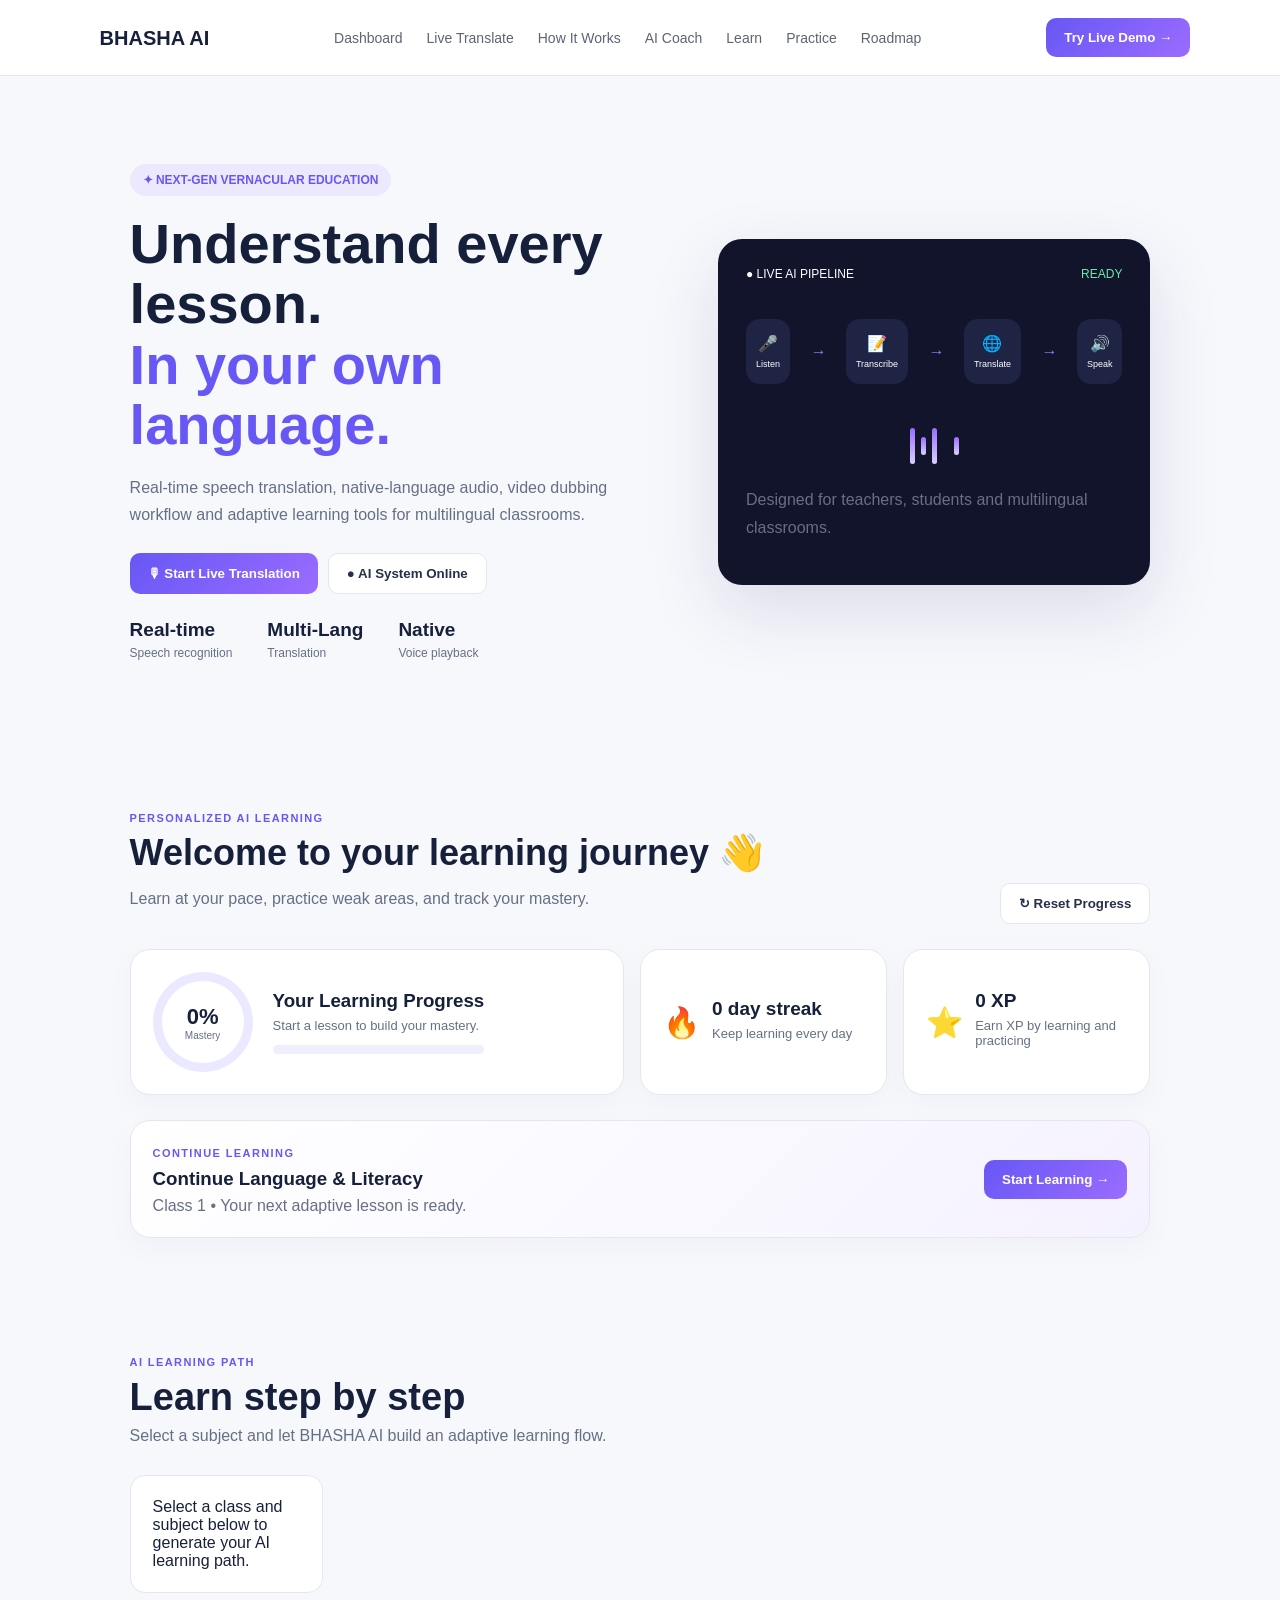
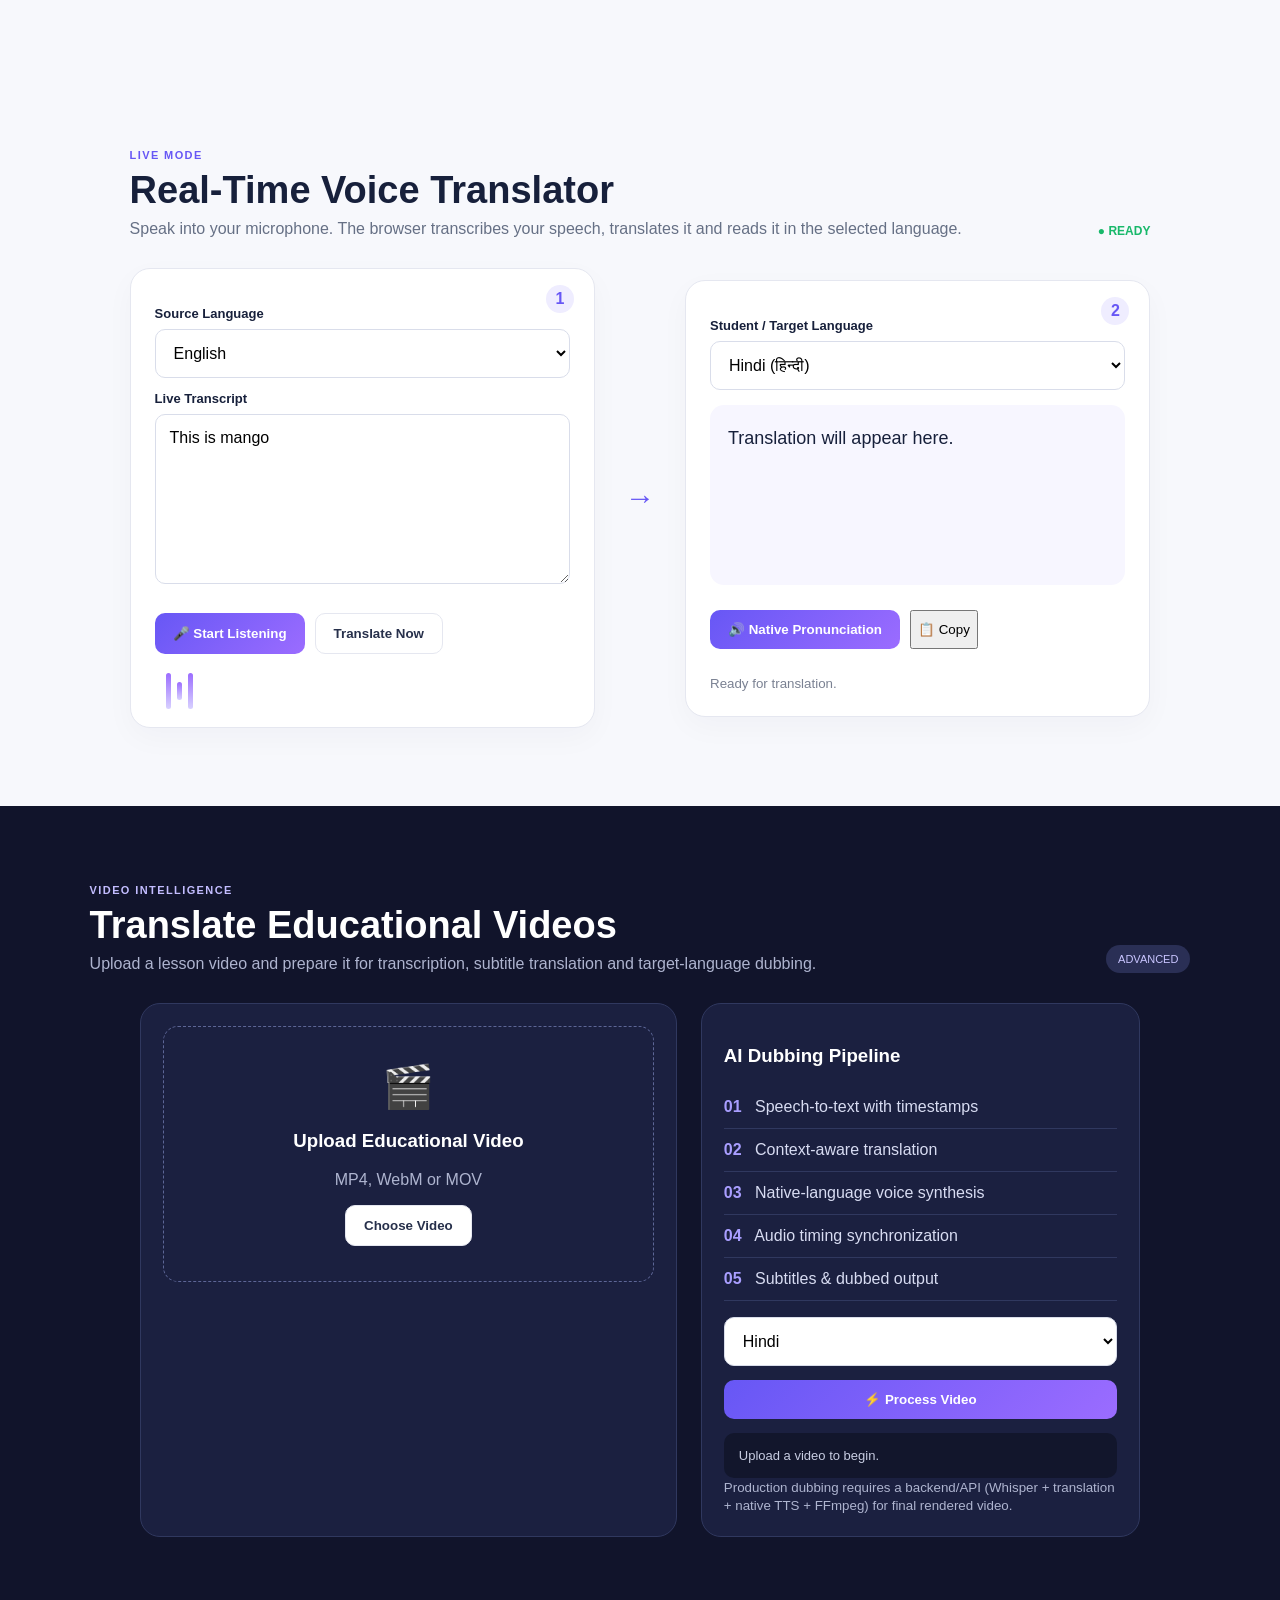
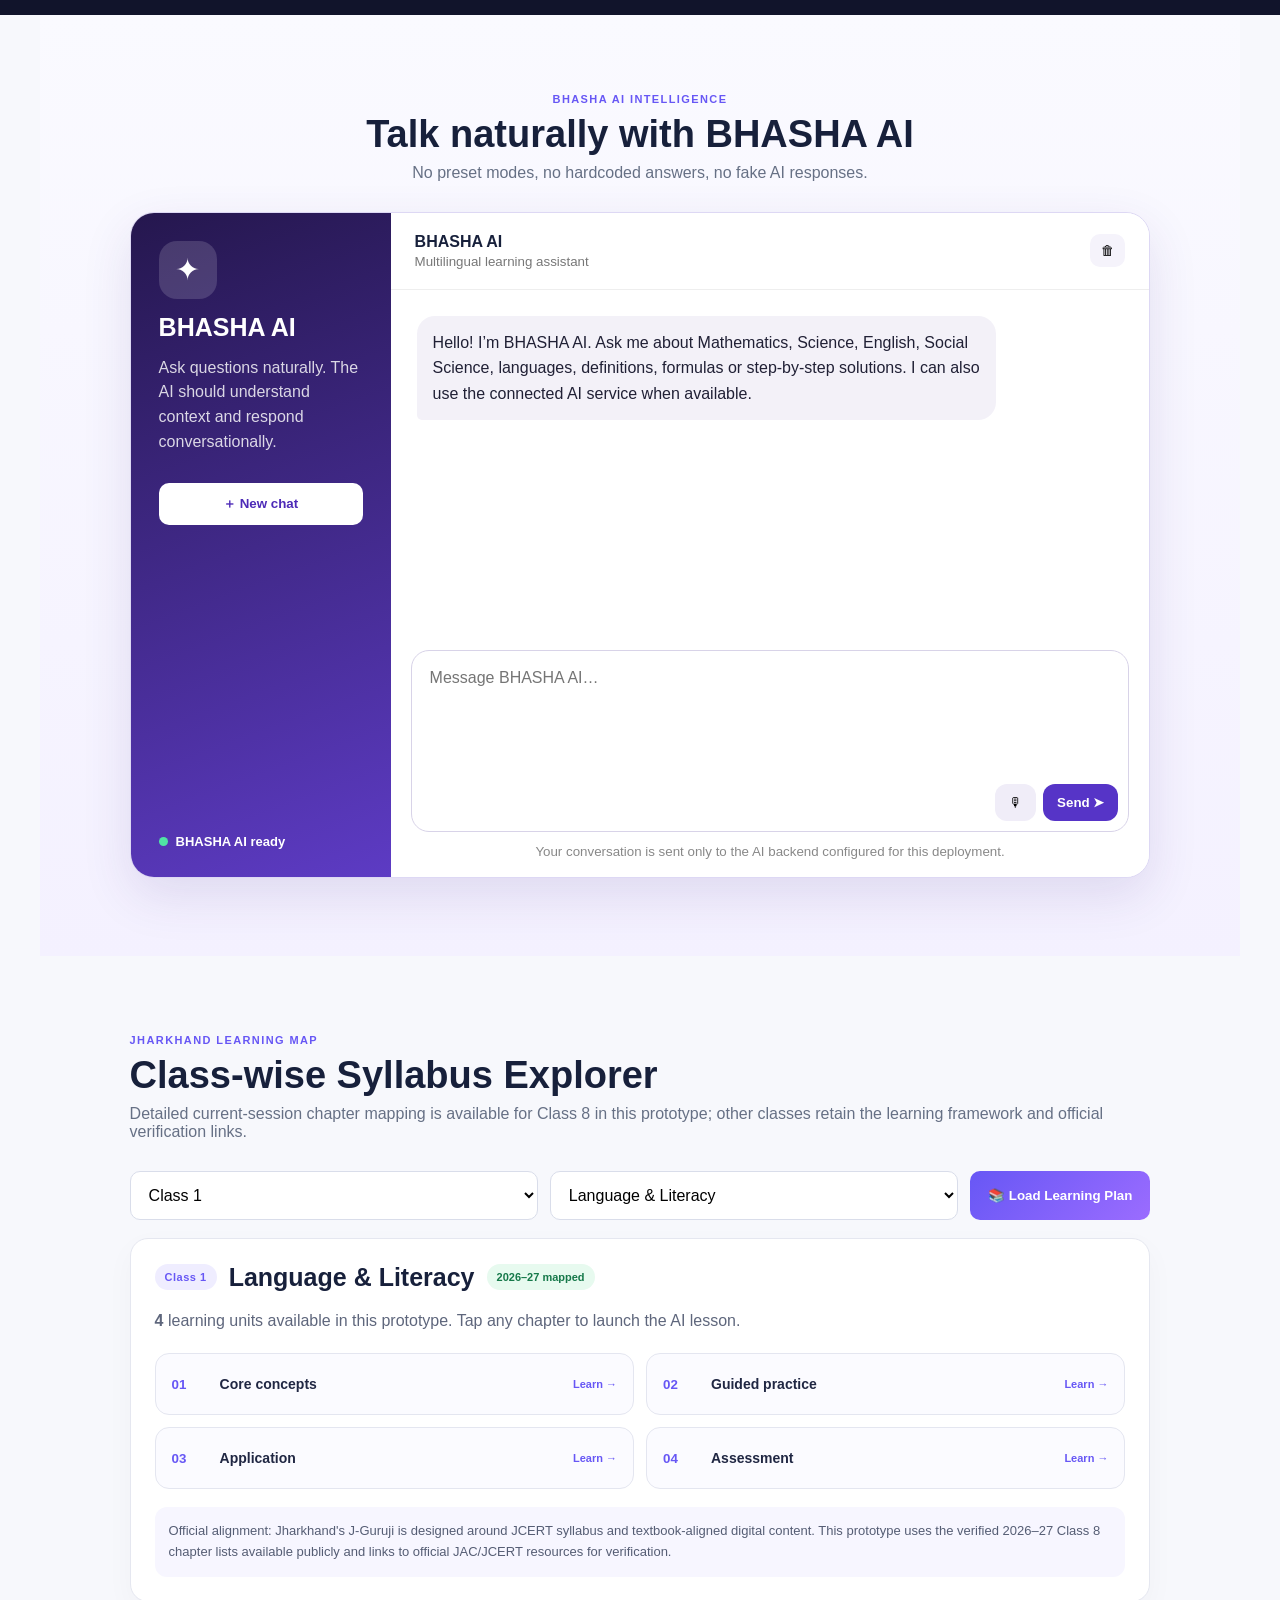
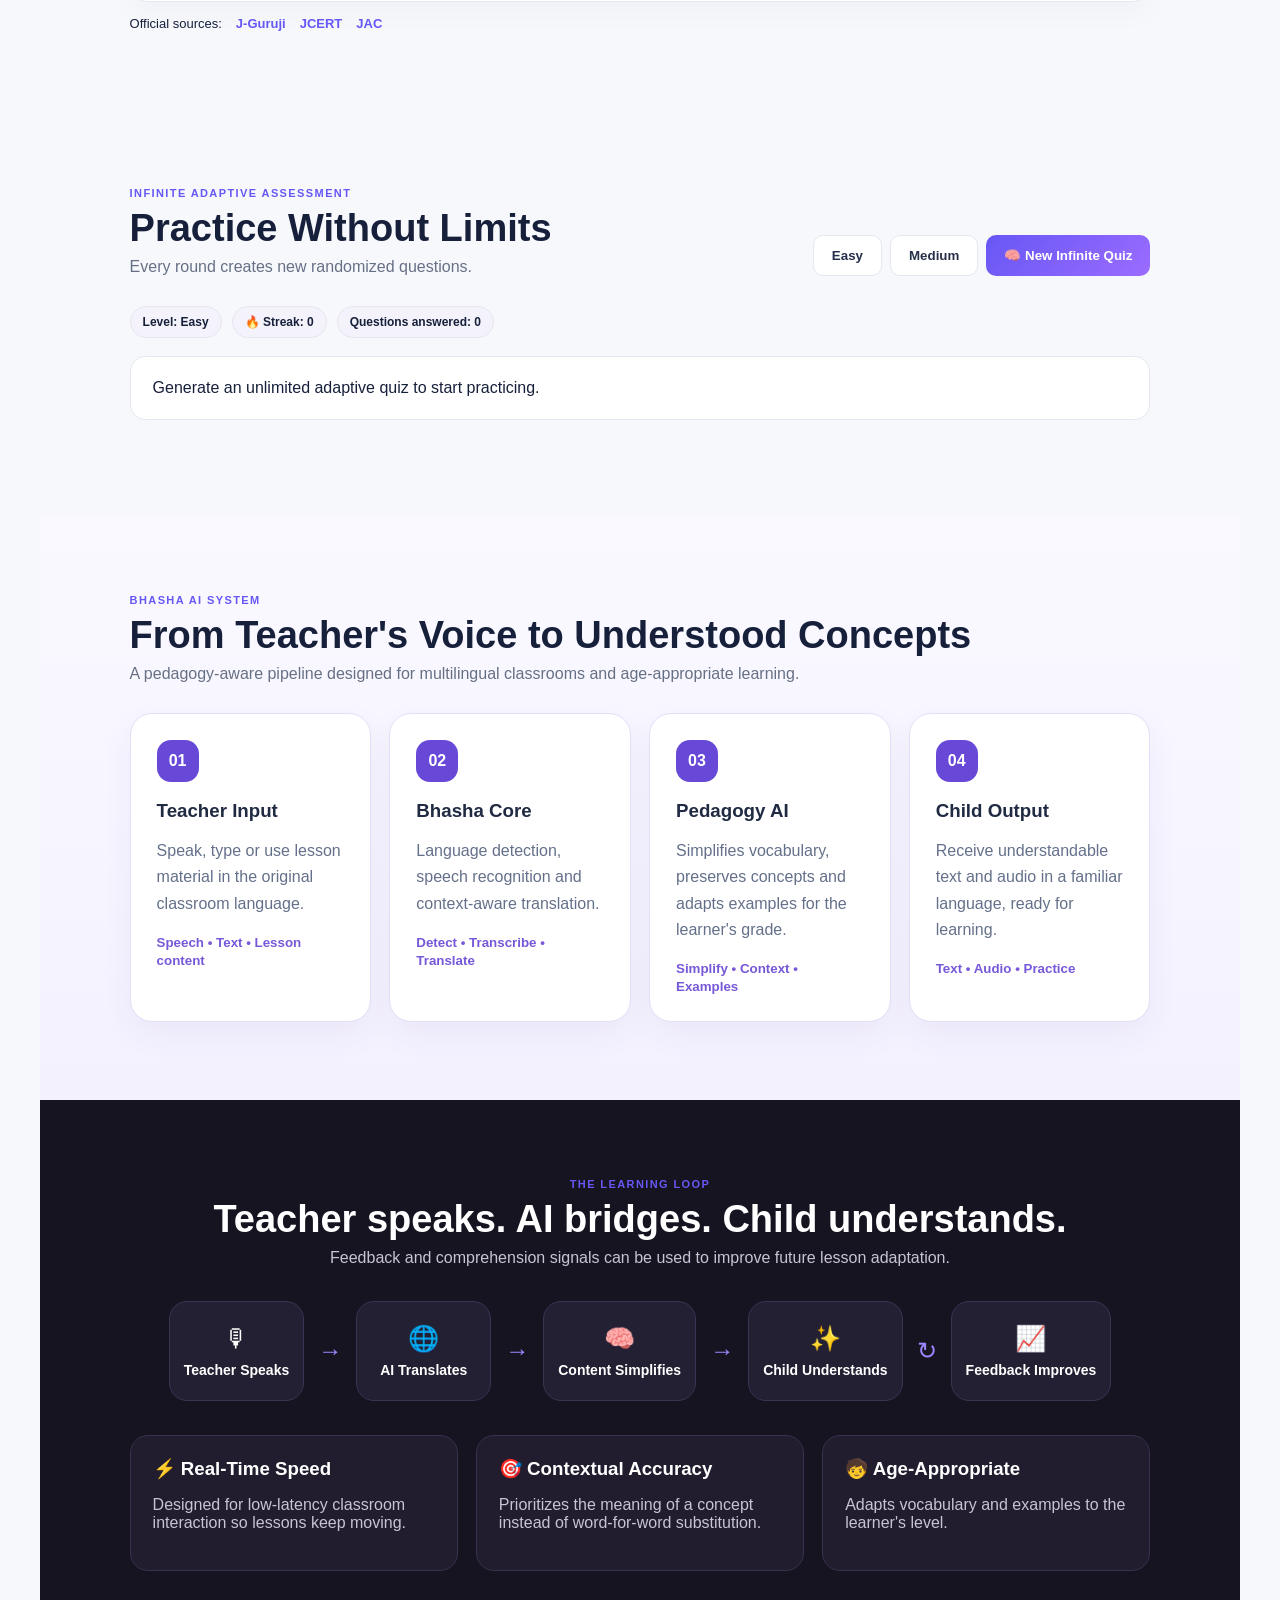
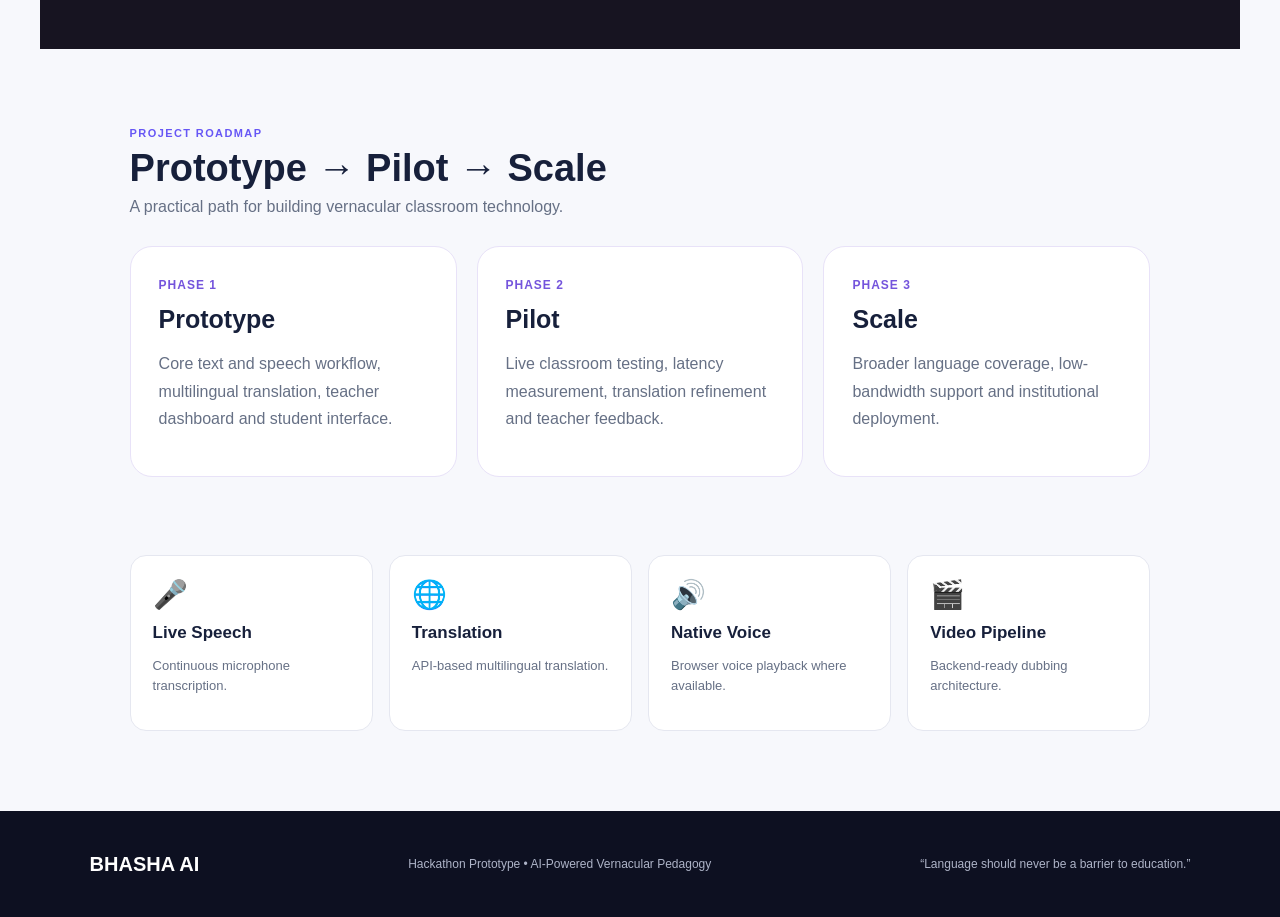
==== commit ab221293: "Load final reliability layer last to fix desktop function overrides" ====
--- a/index.html
+++ b/index.html
@@ -43,4 +43,4 @@
 <div class="loop-row"><div>🎙<b>Teacher Speaks</b></div><i>→</i><div>🌐<b>AI Translates</b></div><i>→</i><div>🧠<b>Content Simplifies</b></div><i>→</i><div>✨<b>Child Understands</b></div><i>↻</i><div>📈<b>Feedback Improves</b></div></div>
 <div class="pillars"><div><h3>⚡ Real-Time Speed</h3><p>Designed for low-latency classroom interaction so lessons keep moving.</p></div><div><h3>🎯 Contextual Accuracy</h3><p>Prioritizes the meaning of a concept instead of word-for-word substitution.</p></div><div><h3>🧒 Age-Appropriate</h3><p>Adapts vocabulary and examples to the learner's level.</p></div></div></section>
 <section class="section roadmap-section" id="roadmap"><div class="section-title"><div><div class="eyebrow">PROJECT ROADMAP</div><h2>Prototype → Pilot → Scale</h2><p>A practical path for building vernacular classroom technology.</p></div></div><div class="roadmap-grid"><article><span>PHASE 1</span><h3>Prototype</h3><p>Core text and speech workflow, multilingual translation, teacher dashboard and student interface.</p></article><article><span>PHASE 2</span><h3>Pilot</h3><p>Live classroom testing, latency measurement, translation refinement and teacher feedback.</p></article><article><span>PHASE 3</span><h3>Scale</h3><p>Broader language coverage, low-bandwidth support and institutional deployment.</p></article></div></section><section class="features"><div class="feature">🎤<h3>Live Speech</h3><p>Continuous microphone transcription.</p></div><div class="feature">🌐<h3>Translation</h3><p>API-based multilingual translation.</p></div><div class="feature">🔊<h3>Native Voice</h3><p>Browser voice playback where available.</p></div><div class="feature">🎬<h3>Video Pipeline</h3><p>Backend-ready dubbing architecture.</p></div></section>
-<footer><div class="brand"><span class="logo">B</span>BHASHA <b>AI</b></div><p>Hackathon Prototype • AI-Powered Vernacular Pedagogy</p><p>“Language should never be a barrier to education.”</p></footer><div id="toast"></div><script src="script.js"></script><script src="app-fixes.js"></script><script src="ai-core.js"></script><script src="ppt-features.js"></script></body></html>+<footer><div class="brand"><span class="logo">B</span>BHASHA <b>AI</b></div><p>Hackathon Prototype • AI-Powered Vernacular Pedagogy</p><p>“Language should never be a barrier to education.”</p></footer><div id="toast"></div><script src="script.js"></script><script src="app-fixes.js"></script><script src="ai-core.js"></script><script src="ppt-features.js"></script><script src="desktop-fix.js"></script></body></html>
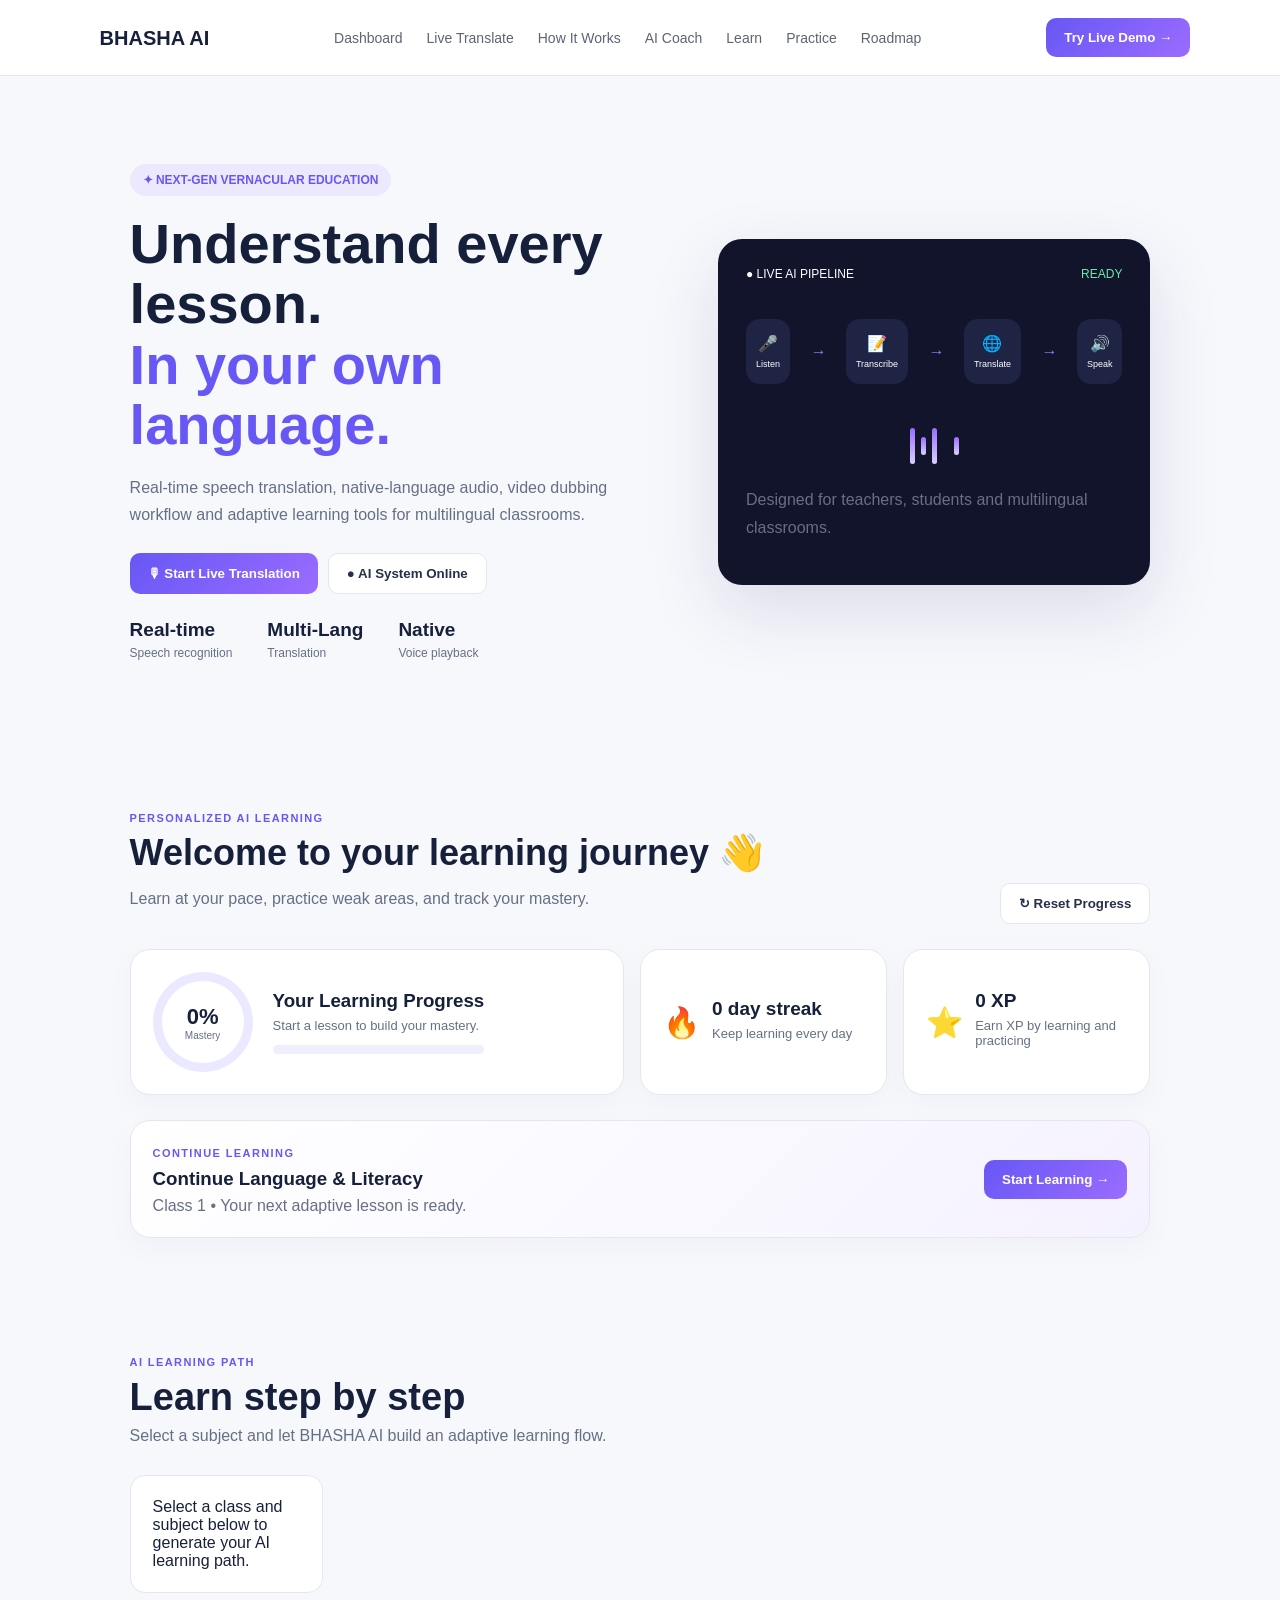
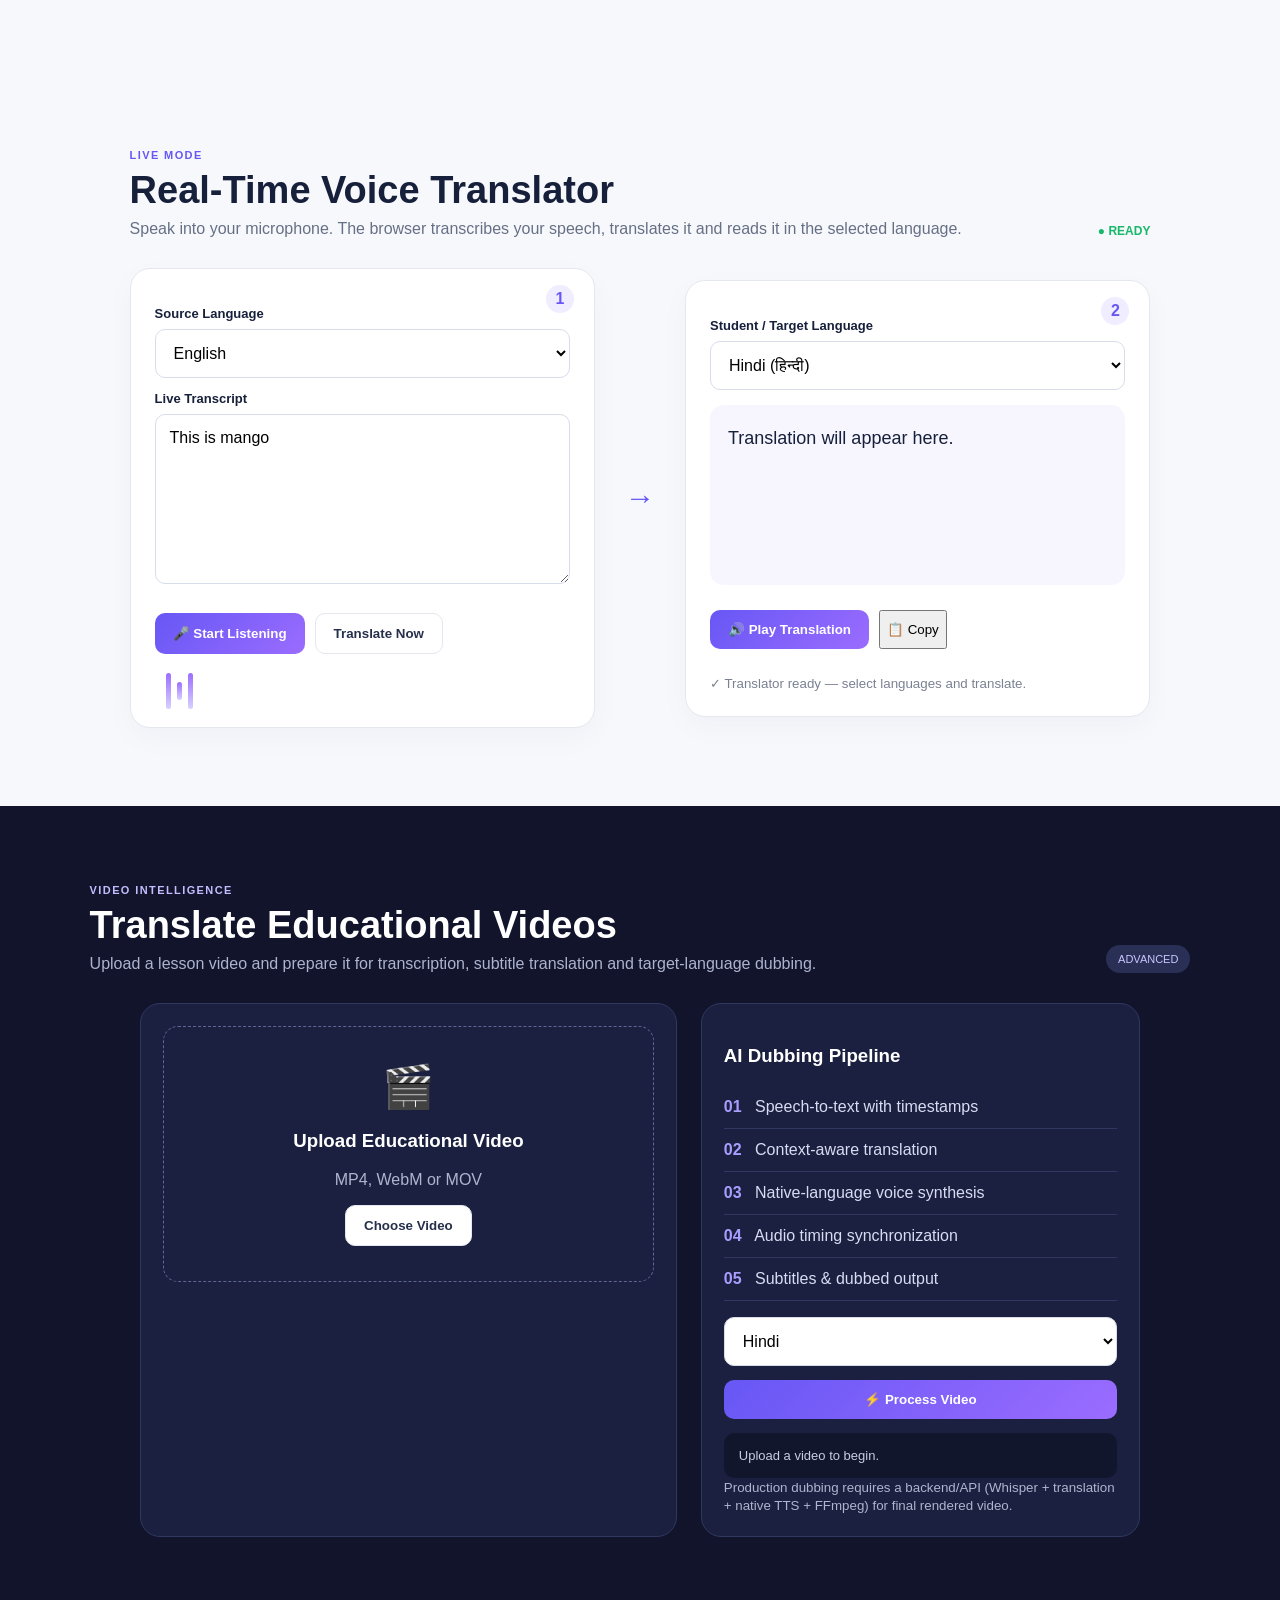
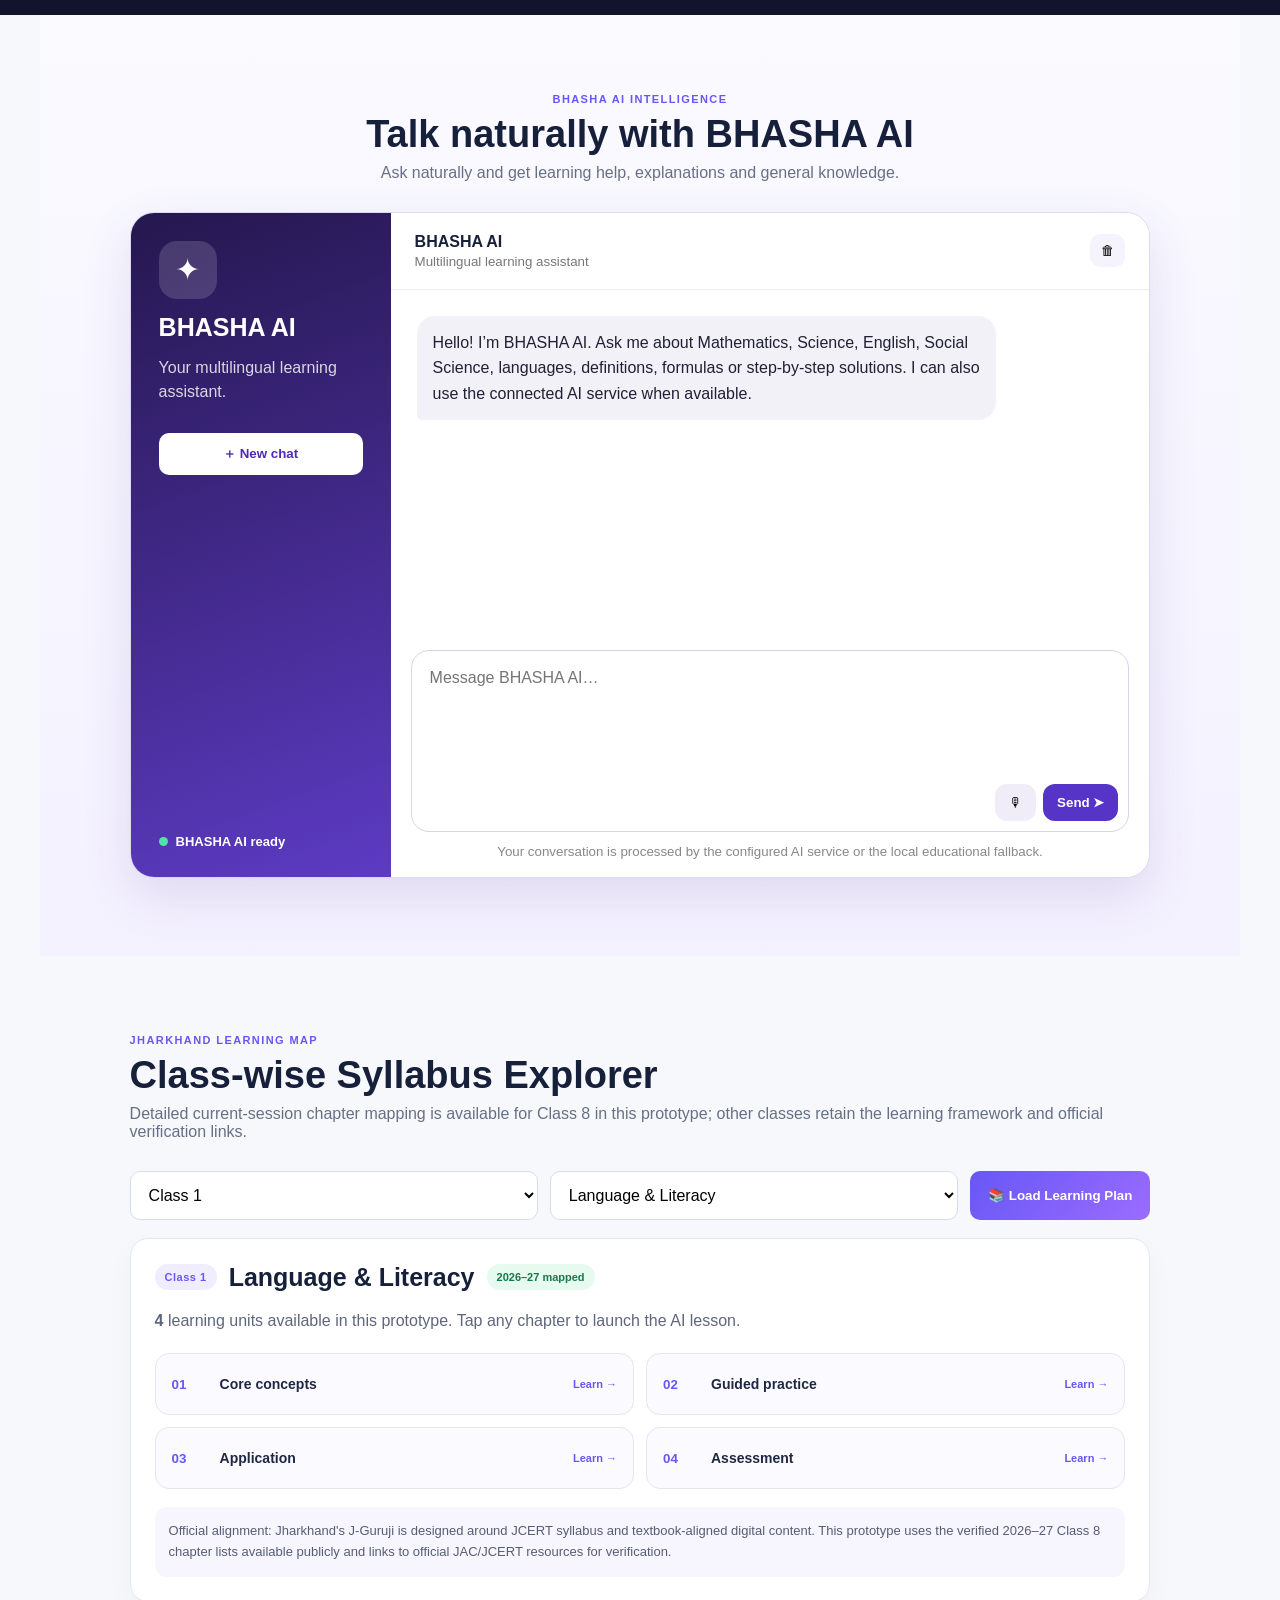
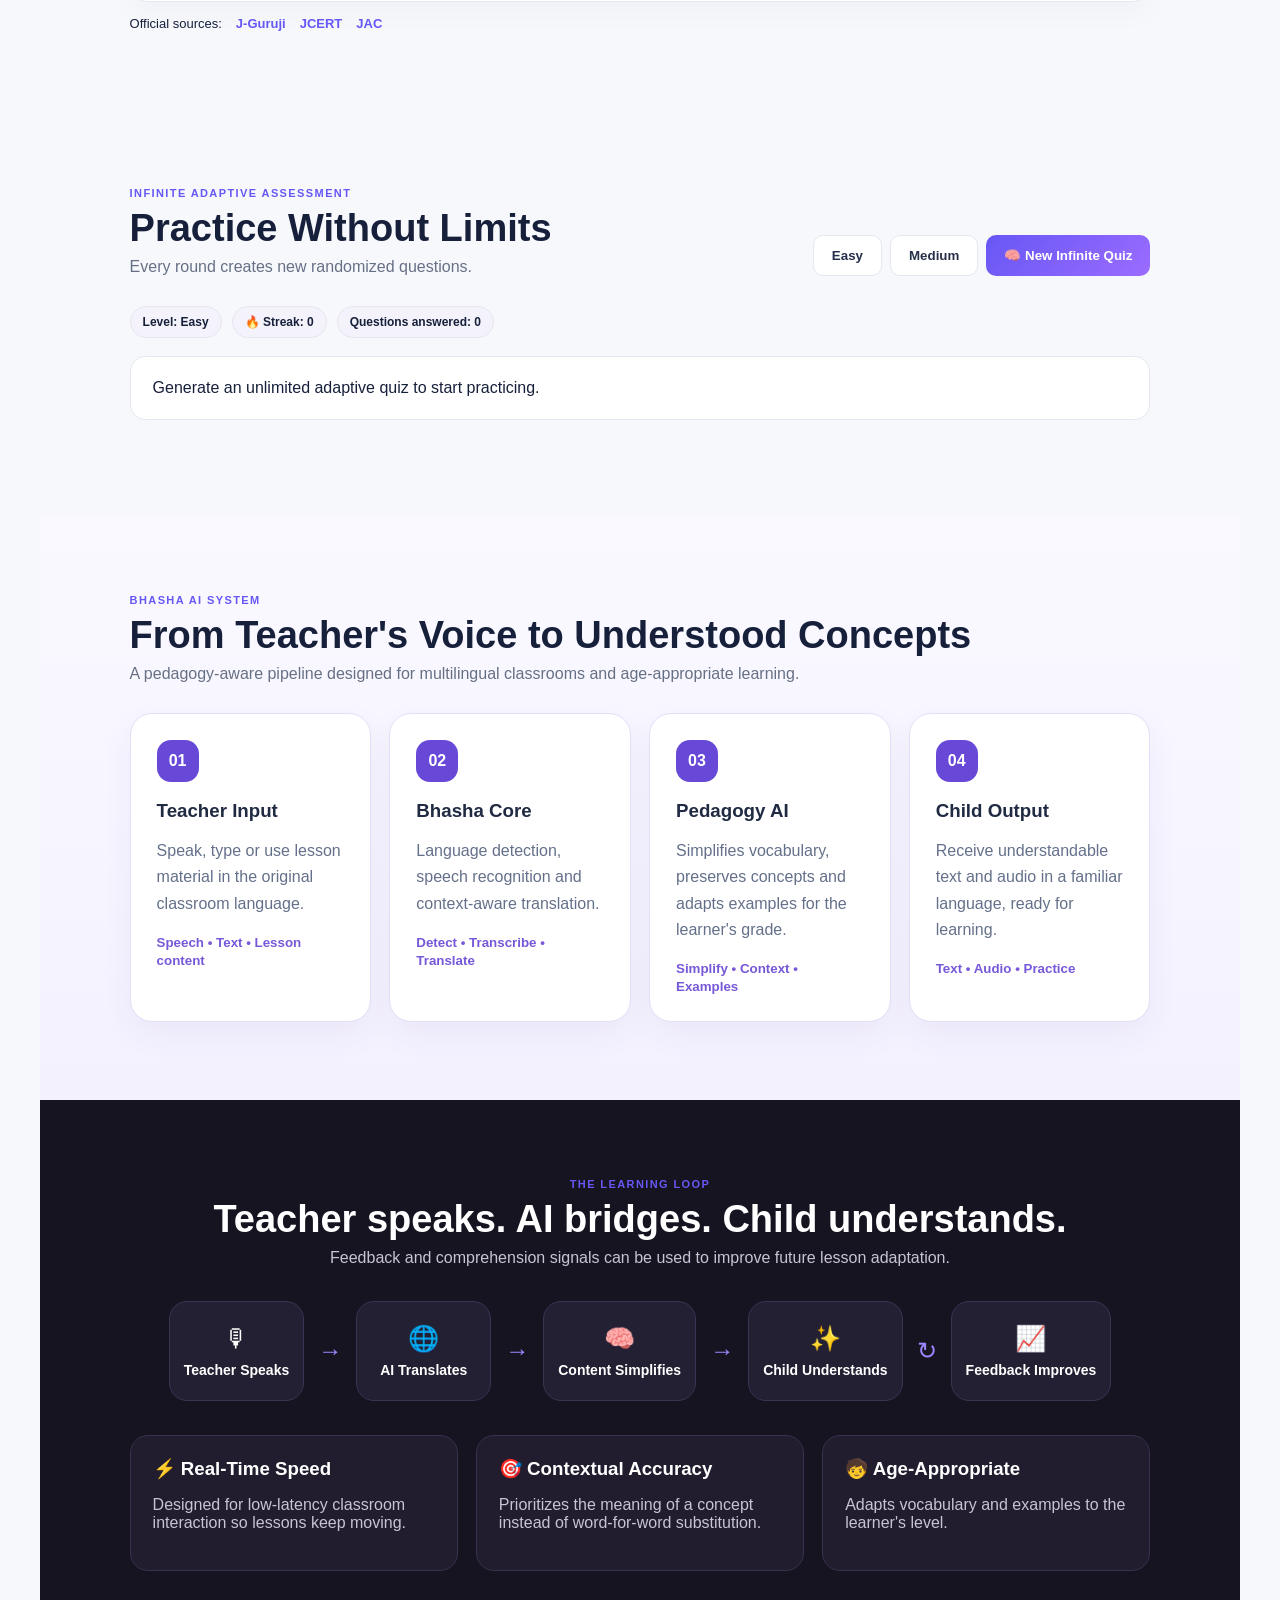
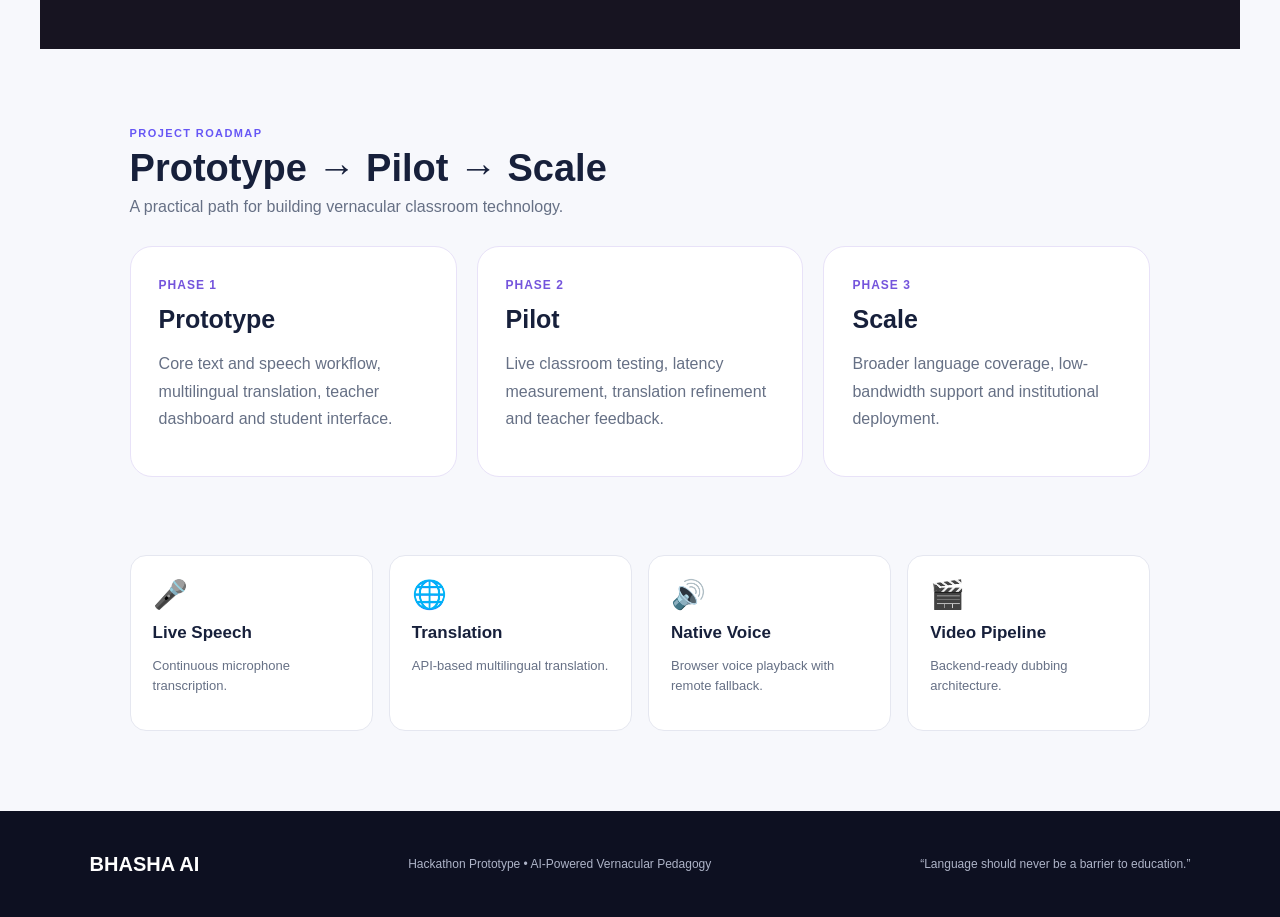
==== commit ca77a494: "Load final translator runtime last and remove misleading native voice error" ====
--- a/index.html
+++ b/index.html
@@ -3,44 +3,9 @@
 <section class="hero"><div><div class="pill">✦ NEXT-GEN VERNACULAR EDUCATION</div><h1>Understand every lesson.<br><span>In your own language.</span></h1><p>Real-time speech translation, native-language audio, video dubbing workflow and adaptive learning tools for multilingual classrooms.</p><div class="hero-actions"><button class="primary" onclick="document.querySelector('#live').scrollIntoView({behavior:'smooth'})">🎙 Start Live Translation</button><button class="secondary" onclick="showToast('System ready for real-time learning')">● AI System Online</button></div><div class="stats"><div><b>Real-time</b><span>Speech recognition</span></div><div><b>Multi-Lang</b><span>Translation</span></div><div><b>Native</b><span>Voice playback</span></div></div></div><div class="hero-card"><div class="card-top"><span>● LIVE AI PIPELINE</span><span class="online">READY</span></div><div class="pipeline"><div>🎤<small>Listen</small></div><i>→</i><div>📝<small>Transcribe</small></div><i>→</i><div>🌐<small>Translate</small></div><i>→</i><div>🔊<small>Speak</small></div></div><div class="wave"><span></span><span></span><span></span><span></span><span></span><span></span><span></span></div><p class="muted">Designed for teachers, students and multilingual classrooms.</p></div></section>
 <section class="learning-dashboard" id="dashboard"><div class="dash-head"><div><div class="eyebrow">PERSONALIZED AI LEARNING</div><h2>Welcome to your learning journey 👋</h2><p>Learn at your pace, practice weak areas, and track your mastery.</p></div><button class="secondary" onclick="resetLearningProgress()">↻ Reset Progress</button></div><div class="dash-grid"><div class="mastery-card"><div class="ring" id="masteryRing"><b id="masteryPercent">0%</b><span>Mastery</span></div><div><h3>Your Learning Progress</h3><p id="masteryText">Start a lesson to build your mastery.</p><div class="progress"><span id="masteryBar"></span></div></div></div><div class="streak-card"><span>🔥</span><div><b id="learningStreak">0 day streak</b><p>Keep learning every day</p></div></div><div class="xp-card"><span>⭐</span><div><b id="xpPoints">0 XP</b><p>Earn XP by learning and practicing</p></div></div></div><div class="continue-card"><div><span class="eyebrow">CONTINUE LEARNING</span><h3 id="continueTitle">Choose a subject to begin</h3><p id="continueText">BHASHA AI will create a personalized learning path.</p></div><button class="primary" onclick="document.querySelector('#curriculum').scrollIntoView({behavior:'smooth'})">Start Learning →</button></div></section>
 <section class="section" id="learning-path"><div class="section-title"><div><div class="eyebrow">AI LEARNING PATH</div><h2>Learn step by step</h2><p>Select a subject and let BHASHA AI build an adaptive learning flow.</p></div></div><div id="learningPath" class="path-grid"><div class="empty">Select a class and subject below to generate your AI learning path.</div></div></section>
-<section class="section live-section" id="live"><div class="section-title"><div><div class="eyebrow">LIVE MODE</div><h2>Real-Time Voice Translator</h2><p>Speak into your microphone. The browser transcribes your speech, translates it and reads it in the selected language.</p></div><div id="micStatus" class="status">● READY</div></div><div class="live-grid"><div class="panel live-panel"><div class="step">1</div><label>Source Language</label><select id="sourceLanguage"><option value="en">English</option><option value="hi">Hindi (हिन्दी)</option><option value="bn">Bengali (বাংলা)</option><option value="or">Odia (ଓଡ଼ିଆ)</option><option value="ur">Urdu (اردو)</option><option value="sat">Santali (ᱥᱟᱱᱛᱟᱲᱤ)</option><option value="unr">Mundari</option><option value="hoc">Ho</option><option value="kru">Kurukh</option><option value="kha">Kharia</option><option value="nag">Nagpuri</option><option value="kfy">Kurmali</option><option value="kho">Khortha</option><option value="ppg">Panchpargania</option></select><label>Live Transcript</label><textarea id="inputText" placeholder="Tap Start Listening and speak...">This is mango</textarea><div class="controls"><button id="startBtn" class="primary" onclick="toggleListening()">🎤 Start Listening</button><button class="secondary" onclick="translateLesson()">Translate Now</button></div><div class="meter"><span></span><span></span><span></span><span></span><span></span></div></div><div class="arrow">→</div><div class="panel output-panel"><div class="step">2</div><label>Student / Target Language</label><select id="targetLanguage"><option value="hi">Hindi (हिन्दी)</option><option value="en">English</option><option value="or">Odia (ଓଡ଼ିଆ)</option><option value="bn">Bengali (বাংলা)</option><option value="ur">Urdu (اردو)</option><option value="sat">Santali (ᱥᱟᱱᱛᱟᱲᱤ)</option><option value="unr">Mundari</option><option value="hoc">Ho</option><option value="kru">Kurukh</option><option value="kha">Kharia</option><option value="nag">Nagpuri</option><option value="kfy">Kurmali</option><option value="kho">Khortha</option><option value="ppg">Panchpargania</option><option value="ta">Tamil (தமிழ்)</option><option value="te">Telugu (తెలుగు)</option><option value="mr">Marathi (मराठी)</option></select><div id="translationResult" class="result">Translation will appear here.</div><div class="result-actions"><button class="primary" onclick="speakResult()">🔊 Native Pronunciation</button><button onclick="copyResult()">📋 Copy</button></div><small class="api-note" id="translationStatus">Ready for translation.</small></div></div></section>
+<section class="section live-section" id="live"><div class="section-title"><div><div class="eyebrow">LIVE MODE</div><h2>Real-Time Voice Translator</h2><p>Speak into your microphone. The browser transcribes your speech, translates it and reads it in the selected language.</p></div><div id="micStatus" class="status">● READY</div></div><div class="live-grid"><div class="panel live-panel"><div class="step">1</div><label>Source Language</label><select id="sourceLanguage"><option value="en">English</option><option value="hi">Hindi (हिन्दी)</option><option value="bn">Bengali (বাংলা)</option><option value="or">Odia (ଓଡ଼ିଆ)</option><option value="ur">Urdu (اردو)</option><option value="sat">Santali (ᱥᱟᱱᱛᱟᱲᱤ)</option><option value="unr">Mundari</option><option value="hoc">Ho</option><option value="kru">Kurukh</option><option value="kha">Kharia</option><option value="nag">Nagpuri</option><option value="kfy">Kurmali</option><option value="kho">Khortha</option><option value="ppg">Panchpargania</option></select><label>Live Transcript</label><textarea id="inputText" placeholder="Tap Start Listening and speak...">This is mango</textarea><div class="controls"><button id="startBtn" class="primary" onclick="toggleListening()">🎤 Start Listening</button><button class="secondary" onclick="translateLesson()">Translate Now</button></div><div class="meter"><span></span><span></span><span></span><span></span><span></span></div></div><div class="arrow">→</div><div class="panel output-panel"><div class="step">2</div><label>Student / Target Language</label><select id="targetLanguage"><option value="hi">Hindi (हिन्दी)</option><option value="en">English</option><option value="or">Odia (ଓଡ଼ିଆ)</option><option value="bn">Bengali (বাংলা)</option><option value="ur">Urdu (اردو)</option><option value="sat">Santali (ᱥᱟᱱᱛᱟᱲᱤ)</option><option value="unr">Mundari</option><option value="hoc">Ho</option><option value="kru">Kurukh</option><option value="kha">Kharia</option><option value="nag">Nagpuri</option><option value="kfy">Kurmali</option><option value="kho">Khortha</option><option value="ppg">Panchpargania</option><option value="ta">Tamil (தமிழ்)</option><option value="te">Telugu (తెలుగు)</option><option value="mr">Marathi (मराठी)</option></select><div id="translationResult" class="result">Translation will appear here.</div><div class="result-actions"><button class="primary" onclick="speakResult()">🔊 Play Translation</button><button onclick="copyResult()">📋 Copy</button></div><small class="api-note" id="translationStatus">Ready for translation.</small></div></div></section>
 <section class="section dark-section" id="video"><div class="section-title"><div><div class="eyebrow light">VIDEO INTELLIGENCE</div><h2>Translate Educational Videos</h2><p>Upload a lesson video and prepare it for transcription, subtitle translation and target-language dubbing.</p></div><span class="badge">ADVANCED</span></div><div class="video-grid"><div class="upload-card"><input type="file" id="videoFile" accept="video/*" hidden onchange="loadVideo(this)"><div class="dropzone" onclick="document.getElementById('videoFile').click()"><div class="upload-icon">🎬</div><h3>Upload Educational Video</h3><p>MP4, WebM or MOV</p><button class="secondary">Choose Video</button></div><video id="videoPreview" controls></video><div id="videoMeta" class="video-meta"></div></div><div class="pipeline-card"><h3>AI Dubbing Pipeline</h3><ol><li><span>01</span> Speech-to-text with timestamps</li><li><span>02</span> Context-aware translation</li><li><span>03</span> Native-language voice synthesis</li><li><span>04</span> Audio timing synchronization</li><li><span>05</span> Subtitles & dubbed output</li></ol><select id="videoTarget"><option value="hi">Hindi</option><option value="or">Odia</option><option value="bn">Bengali</option></select><button class="primary full" onclick="processVideo()">⚡ Process Video</button><div id="videoProgress" class="progress-box">Upload a video to begin.</div><small>Production dubbing requires a backend/API (Whisper + translation + native TTS + FFmpeg) for final rendered video.</small></div></div></section>
-<section class="section ai-chat-section" id="tutor">
-  <div class="section-title center"><div><div class="eyebrow">BHASHA AI INTELLIGENCE</div><h2>Talk naturally with BHASHA AI</h2><p>No preset modes, no hardcoded answers, no fake AI responses.</p></div></div>
-  <div class="ai-app">
-    <aside class="ai-sidebar">
-      <div class="ai-avatar">✦</div><h3>Bhasha AI</h3>
-      <p>Ask questions naturally. The AI should understand context and respond conversationally.</p>
-      <button class="secondary full" id="newChatBtn">＋ New chat</button>
-      <div class="ai-status"><span></span><b id="aiConnectionText">Checking AI connection…</b></div>
-    </aside>
-    <div class="ai-conversation">
-      <div class="ai-chat-head"><div><b>Bhasha AI</b><small>Multilingual learning assistant</small></div><button class="icon-btn" id="clearChatBtn" title="Clear chat">🗑</button></div>
-      <div class="ai-messages" id="aiMessages" aria-live="polite"></div>
-      <div class="ai-input-wrap">
-        <textarea id="aiPrompt" rows="1" placeholder="Message BHASHA AI…"></textarea>
-        <div class="ai-input-actions">
-          <button class="voice-btn" id="aiVoiceBtn" title="Voice input">🎙</button>
-          <button class="send-btn" id="aiSendBtn">Send ➤</button>
-        </div>
-      </div>
-      <small class="ai-privacy">Your conversation is sent only to the AI backend configured for this deployment.</small>
-    </div>
-  </div>
-</section>
+<section class="section ai-chat-section" id="tutor"><div class="section-title center"><div><div class="eyebrow">BHASHA AI INTELLIGENCE</div><h2>Talk naturally with BHASHA AI</h2><p>Ask naturally and get learning help, explanations and general knowledge.</p></div></div><div class="ai-app"><aside class="ai-sidebar"><div class="ai-avatar">✦</div><h3>BHASHA AI</h3><p>Your multilingual learning assistant.</p><button class="secondary full" id="newChatBtn">＋ New chat</button><div class="ai-status"><span></span><b id="aiConnectionText">Checking AI connection…</b></div></aside><div class="ai-conversation"><div class="ai-chat-head"><div><b>BHASHA AI</b><small>Multilingual learning assistant</small></div><button class="icon-btn" id="clearChatBtn" title="Clear chat">🗑</button></div><div class="ai-messages" id="aiMessages" aria-live="polite"></div><div class="ai-input-wrap"><textarea id="aiPrompt" rows="1" placeholder="Message BHASHA AI…"></textarea><div class="ai-input-actions"><button class="voice-btn" id="aiVoiceBtn" title="Voice input">🎙</button><button class="send-btn" id="aiSendBtn">Send ➤</button></div></div><small class="ai-privacy">Your conversation is processed by the configured AI service or the local educational fallback.</small></div></div></section>
 <section class="section" id="curriculum"><div class="section-title"><div><div class="eyebrow">JHARKHAND LEARNING MAP</div><h2>Class-wise Syllabus Explorer</h2><p>Detailed current-session chapter mapping is available for Class 8 in this prototype; other classes retain the learning framework and official verification links.</p></div></div><div class="curriculum-controls"><select id="classSelect"></select><select id="subjectSelect"></select><button class="primary" onclick="renderCurriculum()">📚 Load Learning Plan</button></div><div id="curriculumResult" class="curriculum-result"></div><div class="official-links"><span>Official sources:</span><a href="https://jguruji.jharkhand.gov.in" target="_blank" rel="noopener">J-Guruji</a><a href="https://jcert.jharkhand.gov.in" target="_blank" rel="noopener">JCERT</a><a href="https://jac.jharkhand.gov.in" target="_blank" rel="noopener">JAC</a></div></section>
 <section class="section" id="quiz"><div class="section-title"><div><div class="eyebrow">INFINITE ADAPTIVE ASSESSMENT</div><h2>Practice Without Limits</h2><p>Every round creates new randomized questions.</p></div><div class="quiz-actions"><button class="secondary" onclick="setQuizDifficulty('easy')">Easy</button><button class="secondary" onclick="setQuizDifficulty('medium')">Medium</button><button class="primary" onclick="generateQuiz()">🧠 New Infinite Quiz</button></div></div><div class="quiz-meta"><span id="quizLevel">Level: Easy</span><span id="quizStreak">🔥 Streak: 0</span><span id="quizTotal">Questions answered: 0</span></div><div id="quizContainer" class="quiz-container"><div class="empty">Generate an unlimited adaptive quiz to start practicing.</div></div><div id="scoreBox" class="score-box"></div></section>
-<section class="section architecture-section" id="architecture">
-<div class="section-title"><div><div class="eyebrow">BHASHA AI SYSTEM</div><h2>From Teacher's Voice to Understood Concepts</h2><p>A pedagogy-aware pipeline designed for multilingual classrooms and age-appropriate learning.</p></div></div>
-<div class="architecture-grid">
-<div class="arch-card"><span>01</span><h3>Teacher Input</h3><p>Speak, type or use lesson material in the original classroom language.</p><small>Speech • Text • Lesson content</small></div>
-<div class="arch-card"><span>02</span><h3>Bhasha Core</h3><p>Language detection, speech recognition and context-aware translation.</p><small>Detect • Transcribe • Translate</small></div>
-<div class="arch-card"><span>03</span><h3>Pedagogy AI</h3><p>Simplifies vocabulary, preserves concepts and adapts examples for the learner's grade.</p><small>Simplify • Context • Examples</small></div>
-<div class="arch-card"><span>04</span><h3>Child Output</h3><p>Receive understandable text and audio in a familiar language, ready for learning.</p><small>Text • Audio • Practice</small></div>
-</div></section>
-<section class="section learning-loop-section" id="impact">
-<div class="section-title center"><div><div class="eyebrow">THE LEARNING LOOP</div><h2>Teacher speaks. AI bridges. Child understands.</h2><p>Feedback and comprehension signals can be used to improve future lesson adaptation.</p></div></div>
-<div class="loop-row"><div>🎙<b>Teacher Speaks</b></div><i>→</i><div>🌐<b>AI Translates</b></div><i>→</i><div>🧠<b>Content Simplifies</b></div><i>→</i><div>✨<b>Child Understands</b></div><i>↻</i><div>📈<b>Feedback Improves</b></div></div>
-<div class="pillars"><div><h3>⚡ Real-Time Speed</h3><p>Designed for low-latency classroom interaction so lessons keep moving.</p></div><div><h3>🎯 Contextual Accuracy</h3><p>Prioritizes the meaning of a concept instead of word-for-word substitution.</p></div><div><h3>🧒 Age-Appropriate</h3><p>Adapts vocabulary and examples to the learner's level.</p></div></div></section>
-<section class="section roadmap-section" id="roadmap"><div class="section-title"><div><div class="eyebrow">PROJECT ROADMAP</div><h2>Prototype → Pilot → Scale</h2><p>A practical path for building vernacular classroom technology.</p></div></div><div class="roadmap-grid"><article><span>PHASE 1</span><h3>Prototype</h3><p>Core text and speech workflow, multilingual translation, teacher dashboard and student interface.</p></article><article><span>PHASE 2</span><h3>Pilot</h3><p>Live classroom testing, latency measurement, translation refinement and teacher feedback.</p></article><article><span>PHASE 3</span><h3>Scale</h3><p>Broader language coverage, low-bandwidth support and institutional deployment.</p></article></div></section><section class="features"><div class="feature">🎤<h3>Live Speech</h3><p>Continuous microphone transcription.</p></div><div class="feature">🌐<h3>Translation</h3><p>API-based multilingual translation.</p></div><div class="feature">🔊<h3>Native Voice</h3><p>Browser voice playback where available.</p></div><div class="feature">🎬<h3>Video Pipeline</h3><p>Backend-ready dubbing architecture.</p></div></section>
-<footer><div class="brand"><span class="logo">B</span>BHASHA <b>AI</b></div><p>Hackathon Prototype • AI-Powered Vernacular Pedagogy</p><p>“Language should never be a barrier to education.”</p></footer><div id="toast"></div><script src="script.js"></script><script src="app-fixes.js"></script><script src="ai-core.js"></script><script src="ppt-features.js"></script><script src="desktop-fix.js"></script></body></html>+<section class="section architecture-section" id="architecture"><div class="section-title"><div><div class="eyebrow">BHASHA AI SYSTEM</div><h2>From Teacher's Voice to Understood Concepts</h2><p>A pedagogy-aware pipeline designed for multilingual classrooms and age-appropriate learning.</p></div></div><div class="architecture-grid"><div class="arch-card"><span>01</span><h3>Teacher Input</h3><p>Speak, type or use lesson material in the original classroom language.</p><small>Speech • Text • Lesson content</small></div><div class="arch-card"><span>02</span><h3>Bhasha Core</h3><p>Language detection, speech recognition and context-aware translation.</p><small>Detect • Transcribe • Translate</small></div><div class="arch-card"><span>03</span><h3>Pedagogy AI</h3><p>Simplifies vocabulary, preserves concepts and adapts examples for the learner's grade.</p><small>Simplify • Context • Examples</small></div><div class="arch-card"><span>04</span><h3>Child Output</h3><p>Receive understandable text and audio in a familiar language, ready for learning.</p><small>Text • Audio • Practice</small></div></div></section><section class="section learning-loop-section" id="impact"><div class="section-title center"><div><div class="eyebrow">THE LEARNING LOOP</div><h2>Teacher speaks. AI bridges. Child understands.</h2><p>Feedback and comprehension signals can be used to improve future lesson adaptation.</p></div></div><div class="loop-row"><div>🎙<b>Teacher Speaks</b></div><i>→</i><div>🌐<b>AI Translates</b></div><i>→</i><div>🧠<b>Content Simplifies</b></div><i>→</i><div>✨<b>Child Understands</b></div><i>↻</i><div>📈<b>Feedback Improves</b></div></div><div class="pillars"><div><h3>⚡ Real-Time Speed</h3><p>Designed for low-latency classroom interaction so lessons keep moving.</p></div><div><h3>🎯 Contextual Accuracy</h3><p>Prioritizes the meaning of a concept instead of word-for-word substitution.</p></div><div><h3>🧒 Age-Appropriate</h3><p>Adapts vocabulary and examples to the learner's level.</p></div></div></section><section class="section roadmap-section" id="roadmap"><div class="section-title"><div><div class="eyebrow">PROJECT ROADMAP</div><h2>Prototype → Pilot → Scale</h2><p>A practical path for building vernacular classroom technology.</p></div></div><div class="roadmap-grid"><article><span>PHASE 1</span><h3>Prototype</h3><p>Core text and speech workflow, multilingual translation, teacher dashboard and student interface.</p></article><article><span>PHASE 2</span><h3>Pilot</h3><p>Live classroom testing, latency measurement, translation refinement and teacher feedback.</p></article><article><span>PHASE 3</span><h3>Scale</h3><p>Broader language coverage, low-bandwidth support and institutional deployment.</p></article></div></section><section class="features"><div class="feature">🎤<h3>Live Speech</h3><p>Continuous microphone transcription.</p></div><div class="feature">🌐<h3>Translation</h3><p>API-based multilingual translation.</p></div><div class="feature">🔊<h3>Native Voice</h3><p>Browser voice playback with remote fallback.</p></div><div class="feature">🎬<h3>Video Pipeline</h3><p>Backend-ready dubbing architecture.</p></div></section><footer><div class="brand"><span class="logo">B</span>BHASHA <b>AI</b></div><p>Hackathon Prototype • AI-Powered Vernacular Pedagogy</p><p>“Language should never be a barrier to education.”</p></footer><div id="toast"></div><script src="script.js"></script><script src="app-fixes.js"></script><script src="ai-core.js"></script><script src="ppt-features.js"></script><script src="desktop-fix.js"></script><script src="translator-final.js?v=3"></script></body></html>
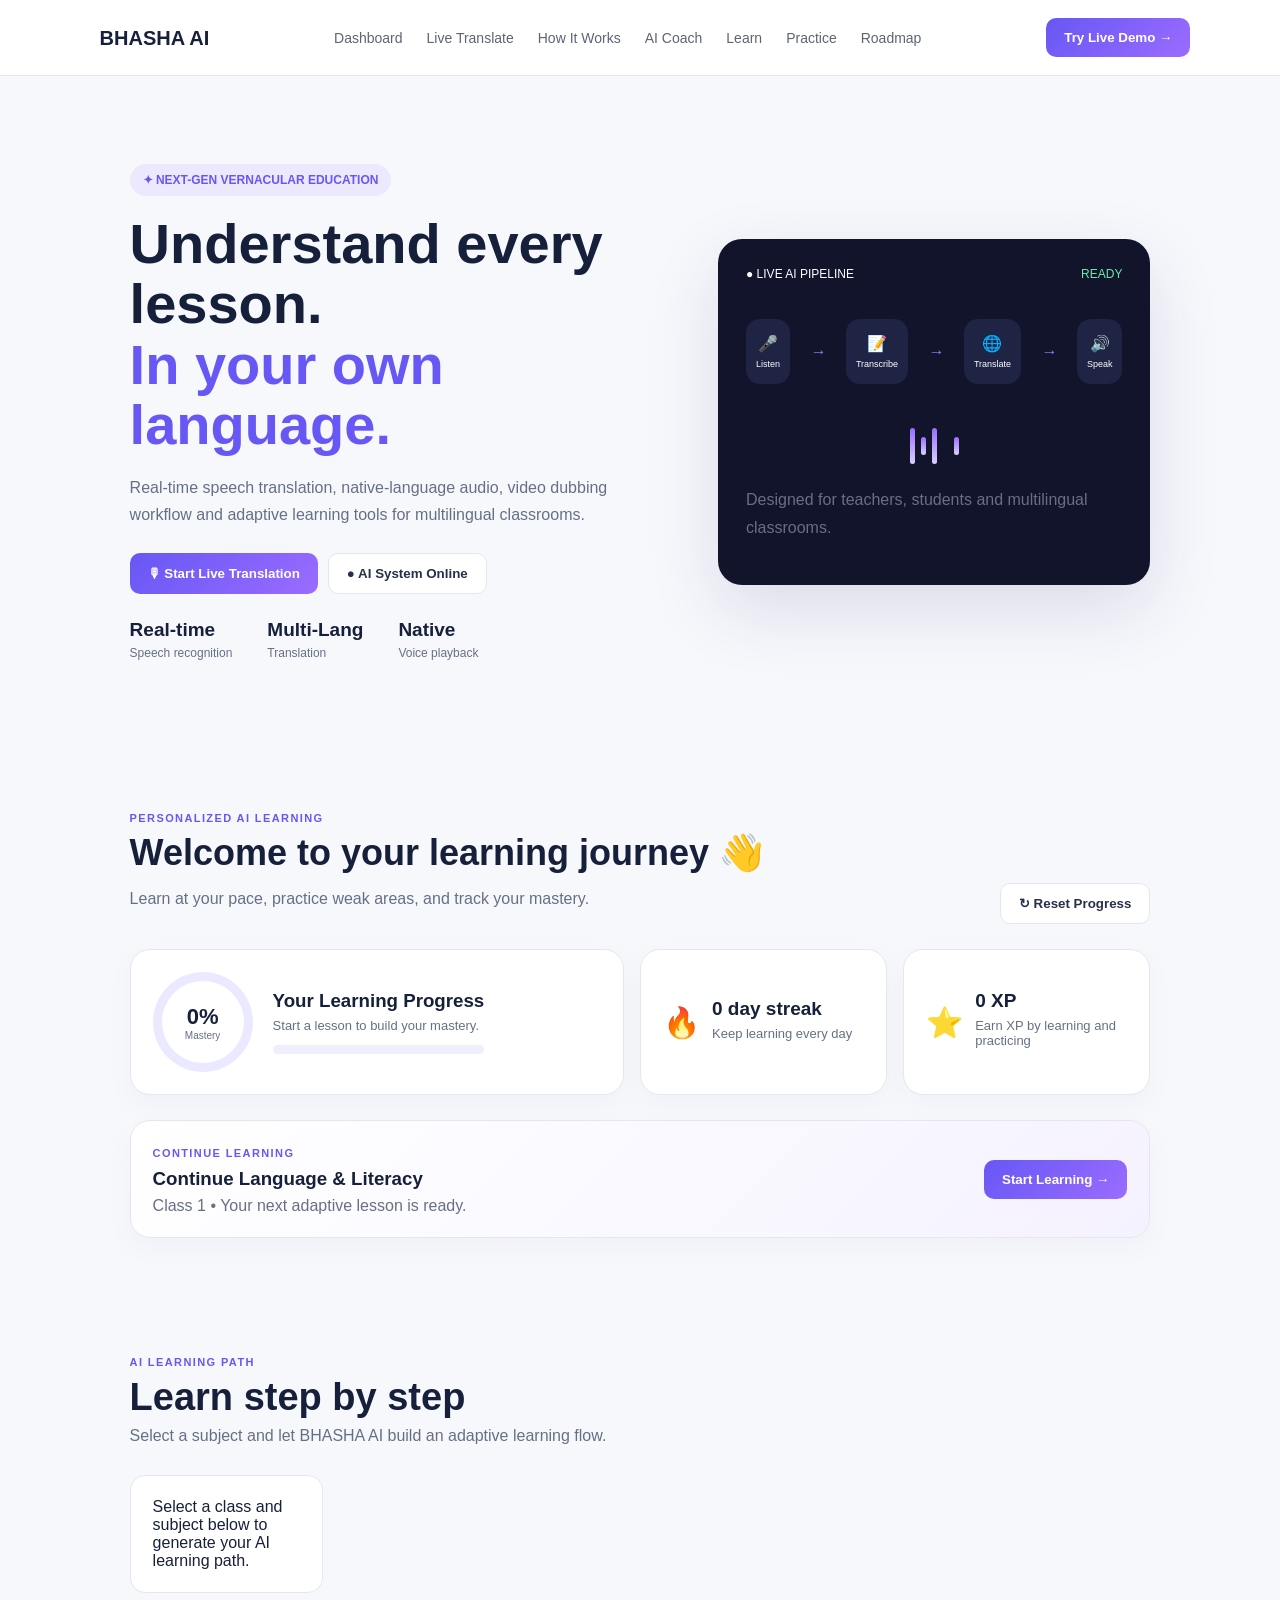
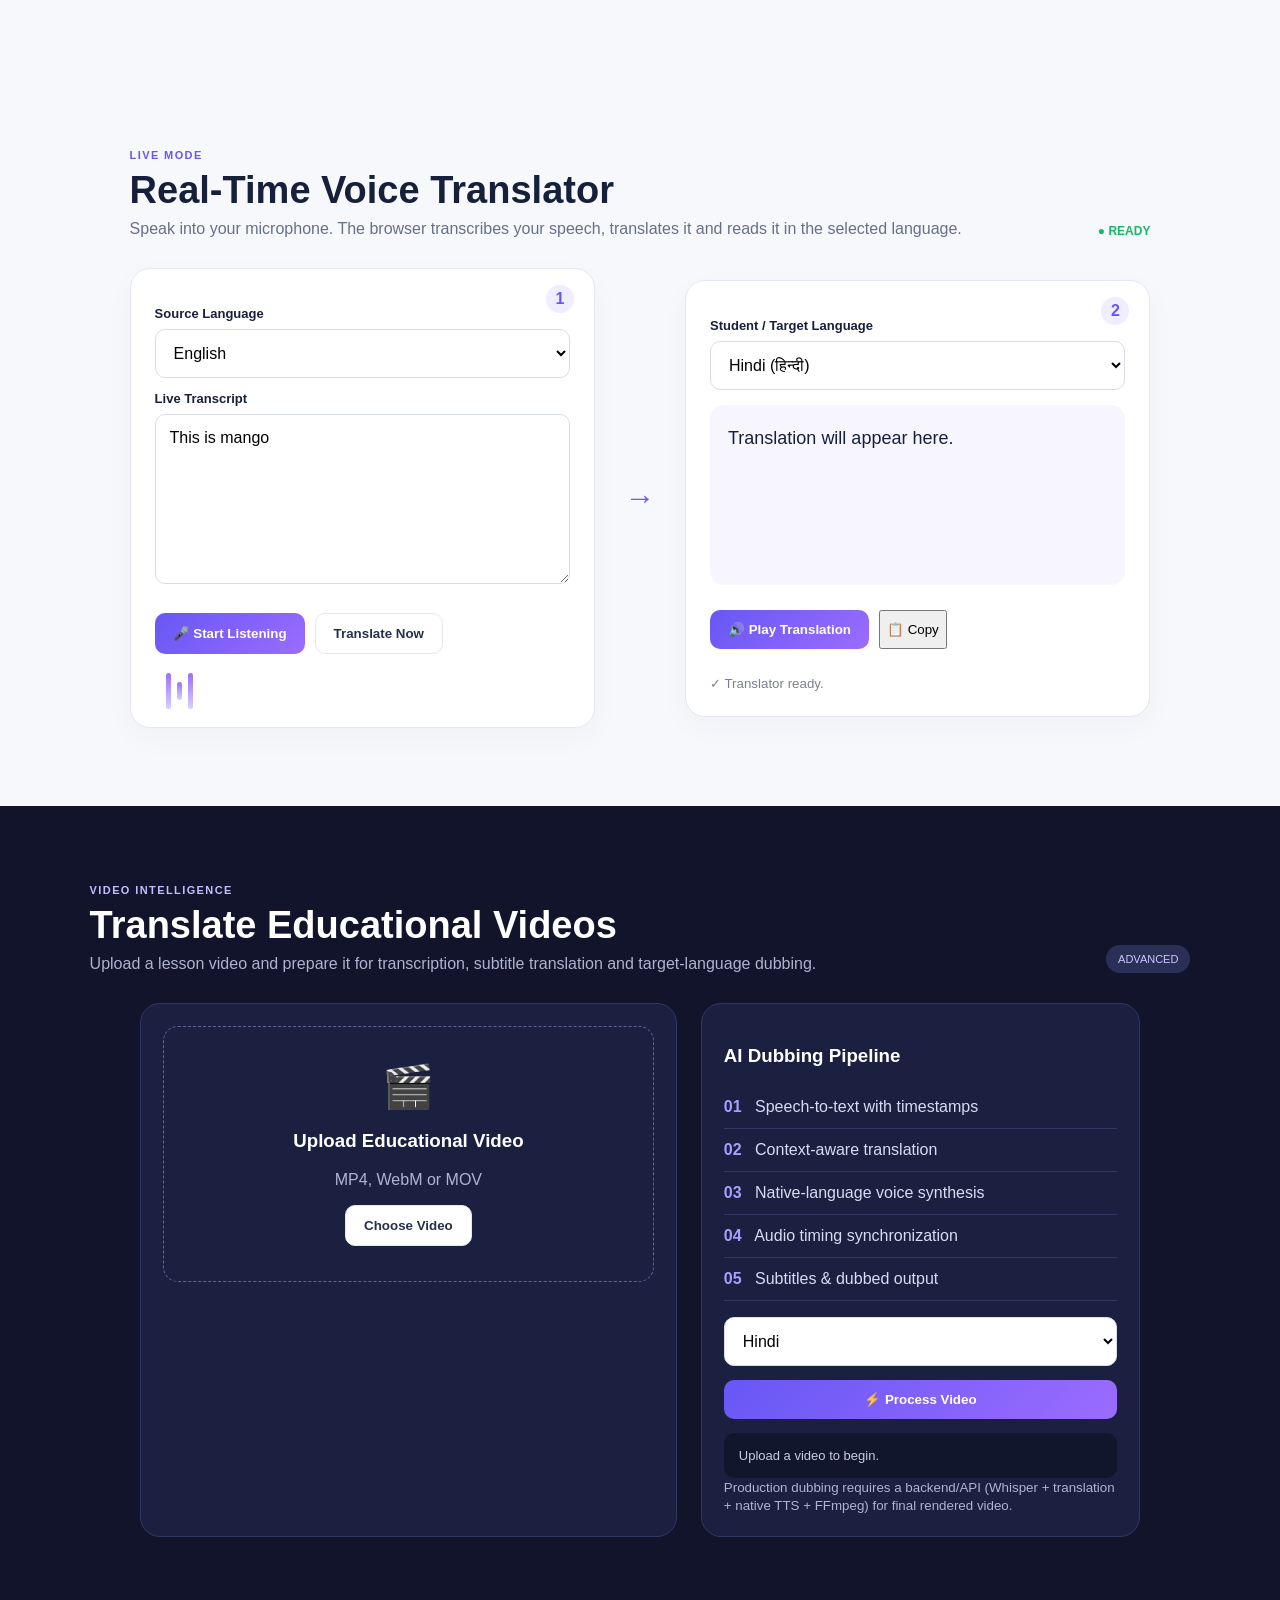
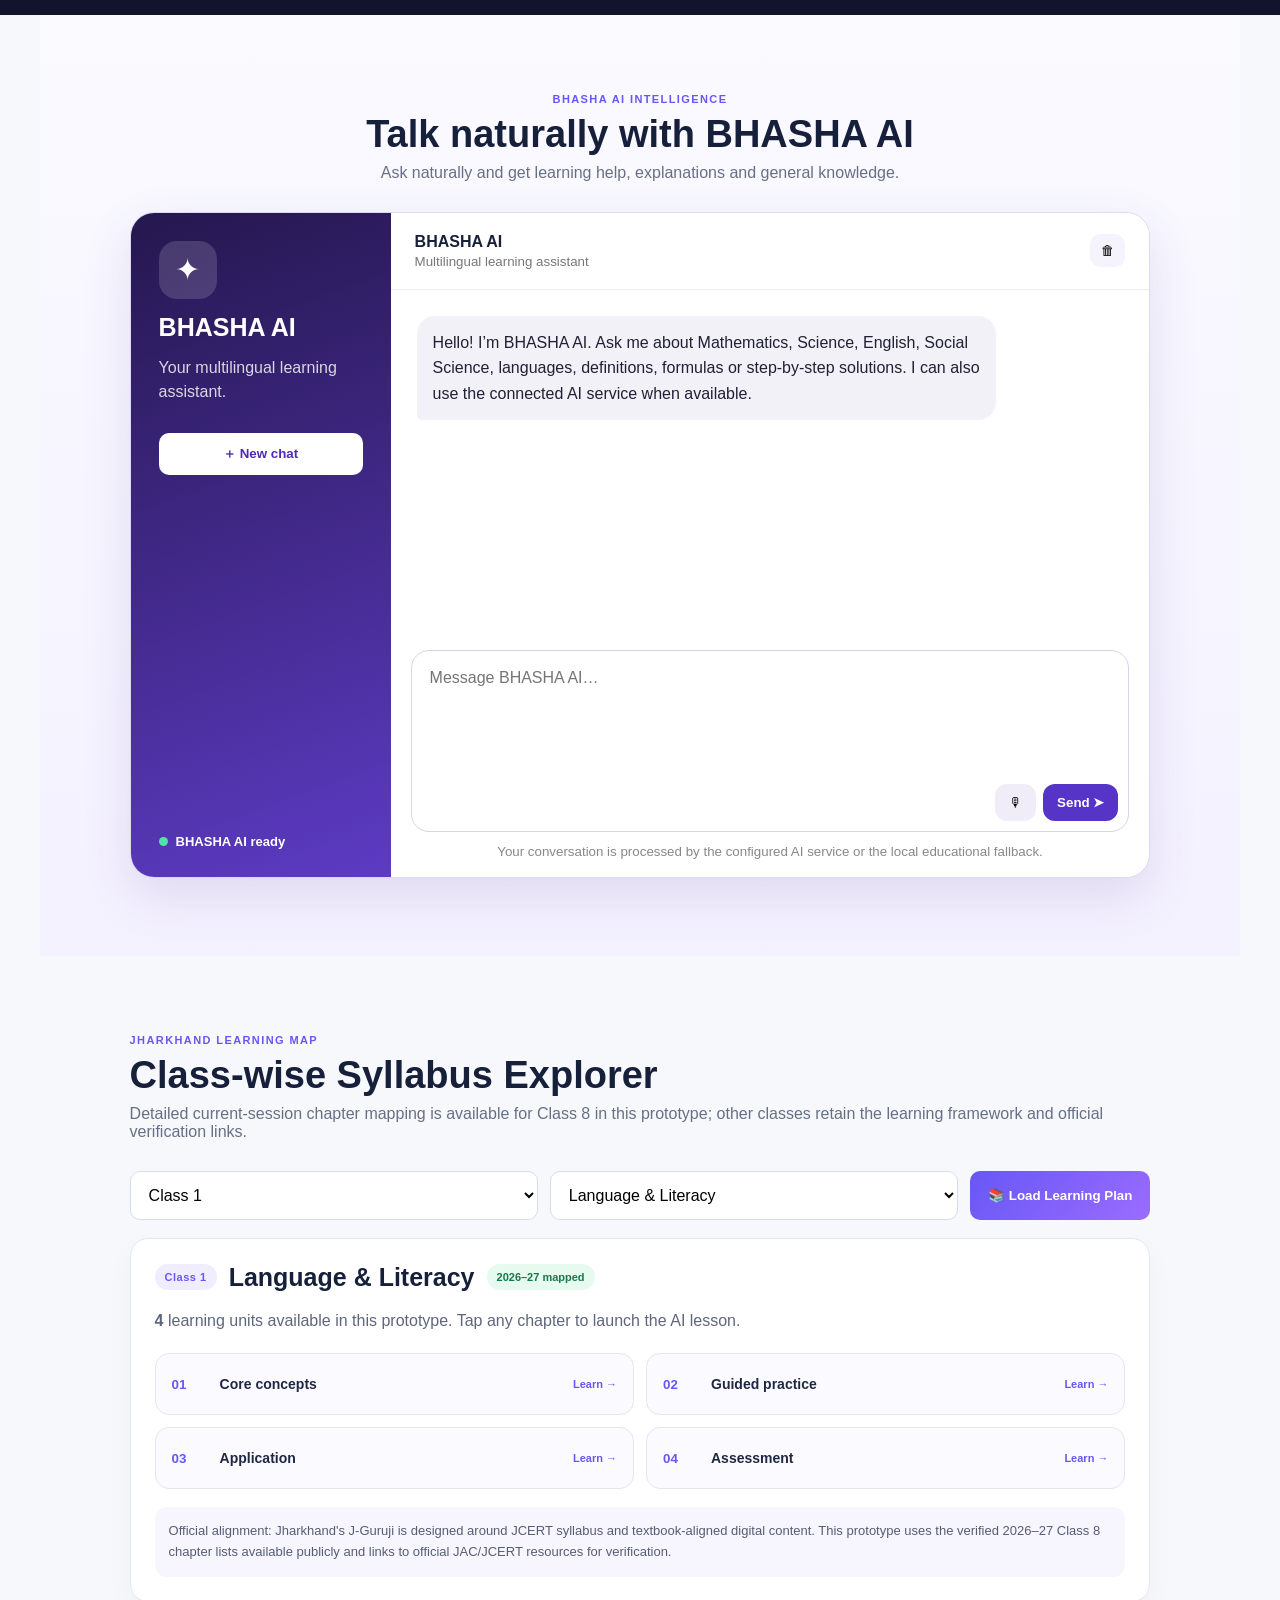
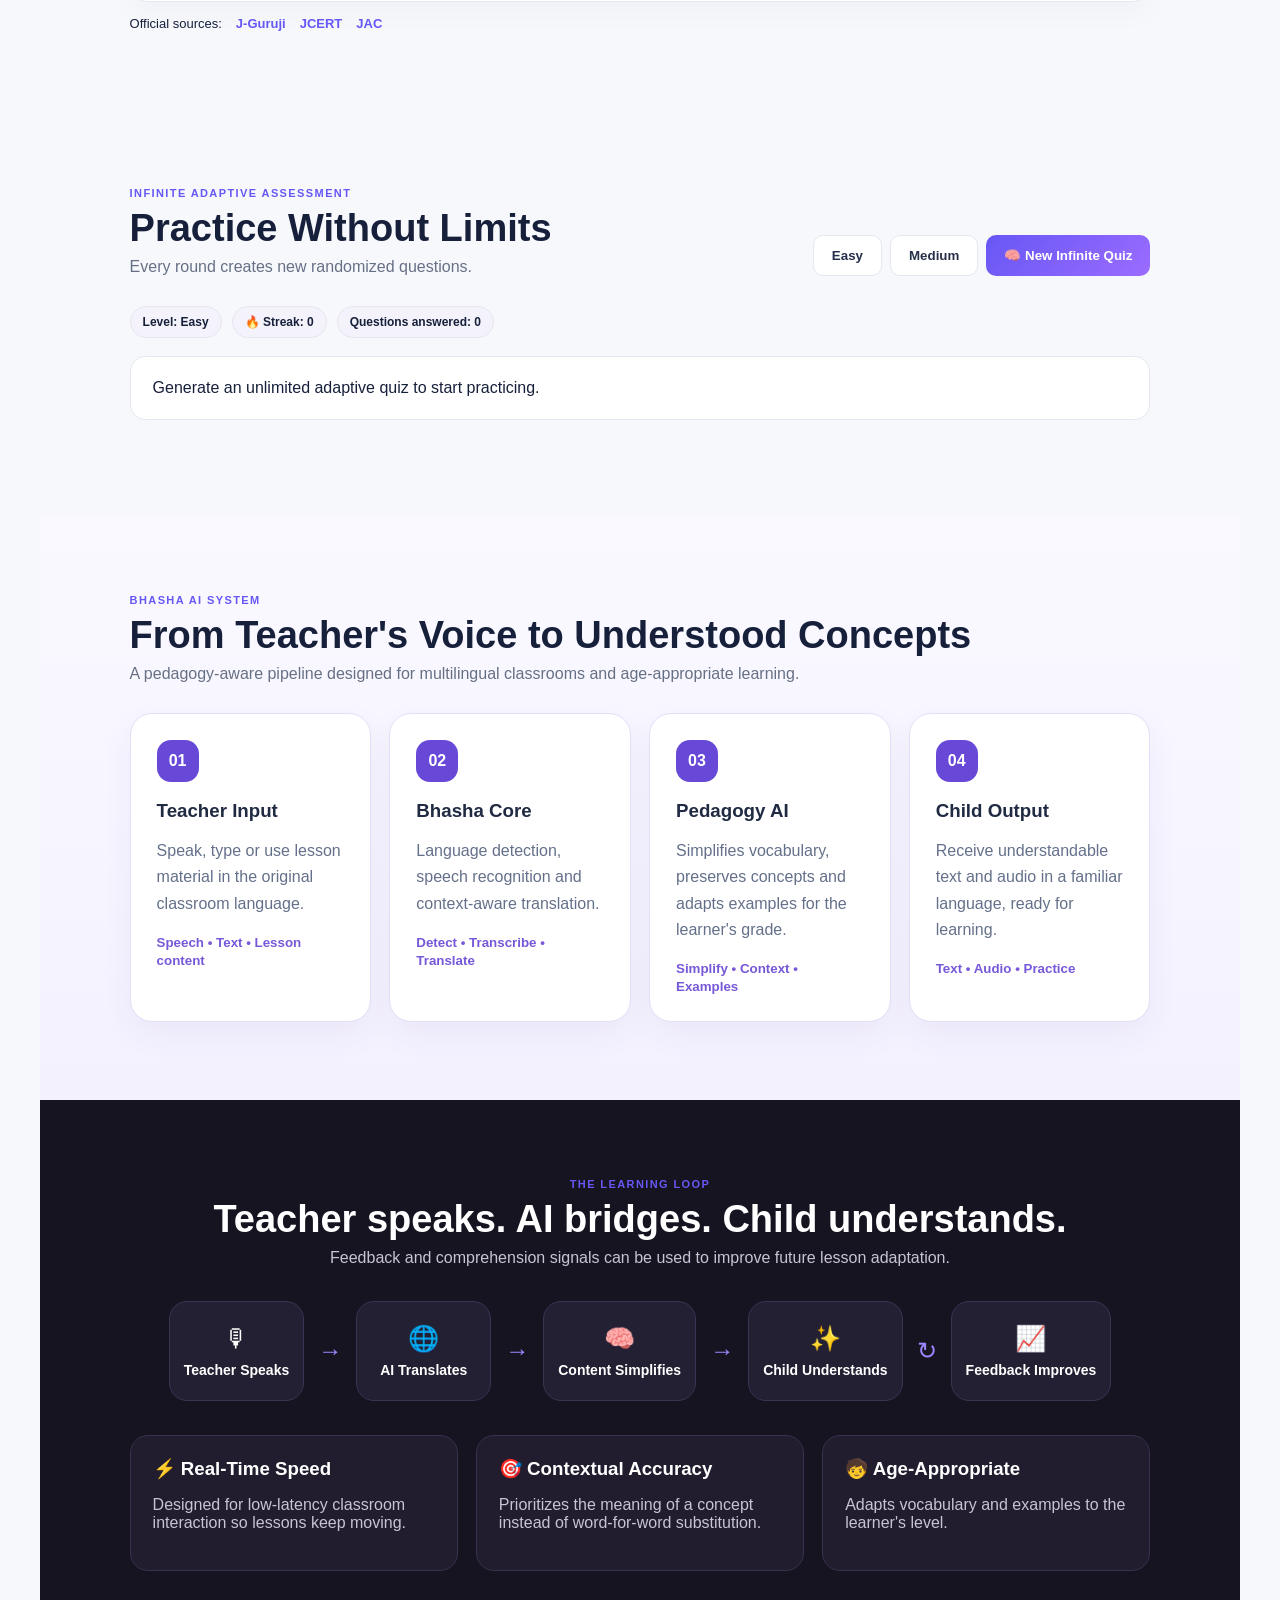
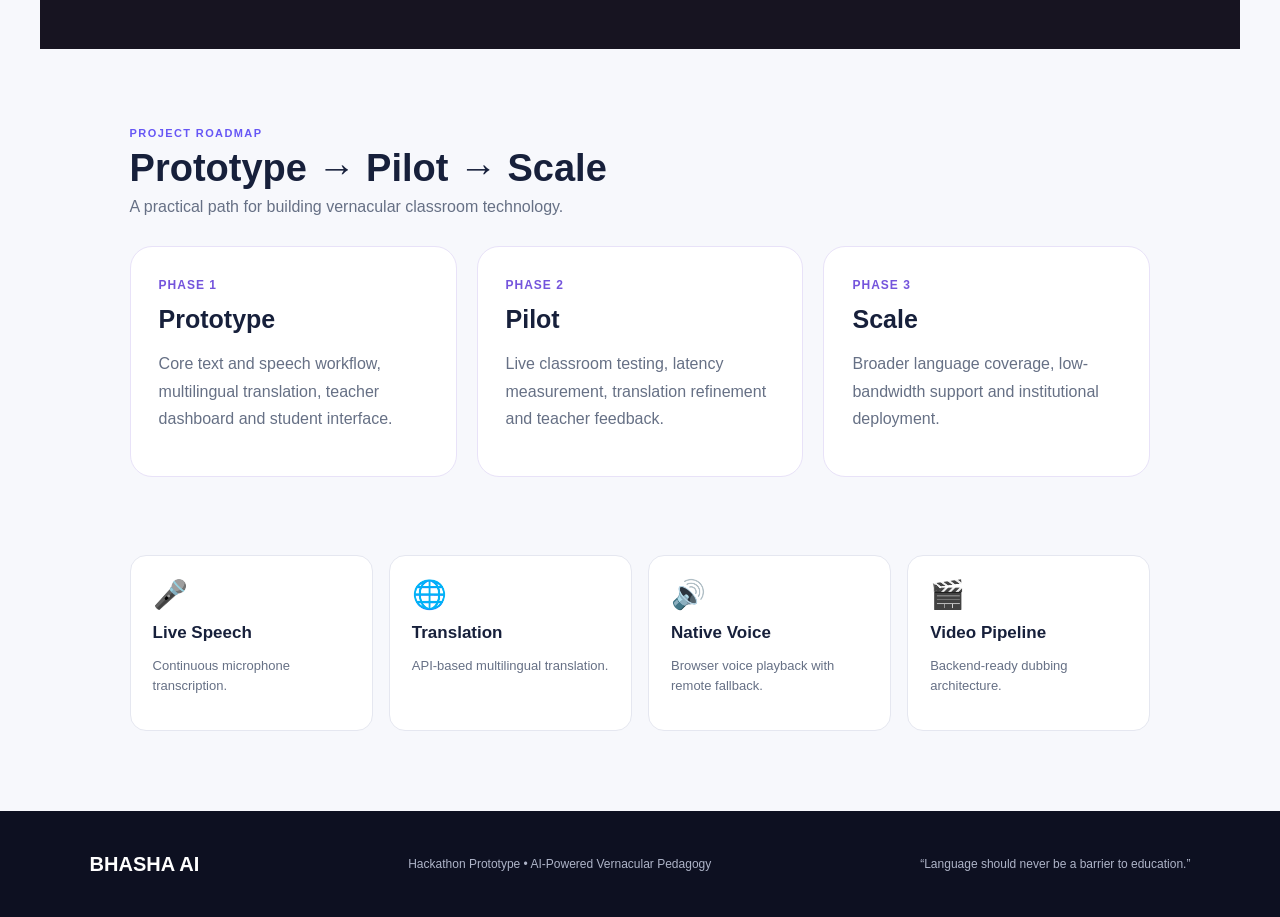
==== commit 5931a4c0: "Cache-bust final desktop voice fix" ====
--- a/index.html
+++ b/index.html
@@ -8,4 +8,4 @@
 <section class="section ai-chat-section" id="tutor"><div class="section-title center"><div><div class="eyebrow">BHASHA AI INTELLIGENCE</div><h2>Talk naturally with BHASHA AI</h2><p>Ask naturally and get learning help, explanations and general knowledge.</p></div></div><div class="ai-app"><aside class="ai-sidebar"><div class="ai-avatar">✦</div><h3>BHASHA AI</h3><p>Your multilingual learning assistant.</p><button class="secondary full" id="newChatBtn">＋ New chat</button><div class="ai-status"><span></span><b id="aiConnectionText">Checking AI connection…</b></div></aside><div class="ai-conversation"><div class="ai-chat-head"><div><b>BHASHA AI</b><small>Multilingual learning assistant</small></div><button class="icon-btn" id="clearChatBtn" title="Clear chat">🗑</button></div><div class="ai-messages" id="aiMessages" aria-live="polite"></div><div class="ai-input-wrap"><textarea id="aiPrompt" rows="1" placeholder="Message BHASHA AI…"></textarea><div class="ai-input-actions"><button class="voice-btn" id="aiVoiceBtn" title="Voice input">🎙</button><button class="send-btn" id="aiSendBtn">Send ➤</button></div></div><small class="ai-privacy">Your conversation is processed by the configured AI service or the local educational fallback.</small></div></div></section>
 <section class="section" id="curriculum"><div class="section-title"><div><div class="eyebrow">JHARKHAND LEARNING MAP</div><h2>Class-wise Syllabus Explorer</h2><p>Detailed current-session chapter mapping is available for Class 8 in this prototype; other classes retain the learning framework and official verification links.</p></div></div><div class="curriculum-controls"><select id="classSelect"></select><select id="subjectSelect"></select><button class="primary" onclick="renderCurriculum()">📚 Load Learning Plan</button></div><div id="curriculumResult" class="curriculum-result"></div><div class="official-links"><span>Official sources:</span><a href="https://jguruji.jharkhand.gov.in" target="_blank" rel="noopener">J-Guruji</a><a href="https://jcert.jharkhand.gov.in" target="_blank" rel="noopener">JCERT</a><a href="https://jac.jharkhand.gov.in" target="_blank" rel="noopener">JAC</a></div></section>
 <section class="section" id="quiz"><div class="section-title"><div><div class="eyebrow">INFINITE ADAPTIVE ASSESSMENT</div><h2>Practice Without Limits</h2><p>Every round creates new randomized questions.</p></div><div class="quiz-actions"><button class="secondary" onclick="setQuizDifficulty('easy')">Easy</button><button class="secondary" onclick="setQuizDifficulty('medium')">Medium</button><button class="primary" onclick="generateQuiz()">🧠 New Infinite Quiz</button></div></div><div class="quiz-meta"><span id="quizLevel">Level: Easy</span><span id="quizStreak">🔥 Streak: 0</span><span id="quizTotal">Questions answered: 0</span></div><div id="quizContainer" class="quiz-container"><div class="empty">Generate an unlimited adaptive quiz to start practicing.</div></div><div id="scoreBox" class="score-box"></div></section>
-<section class="section architecture-section" id="architecture"><div class="section-title"><div><div class="eyebrow">BHASHA AI SYSTEM</div><h2>From Teacher's Voice to Understood Concepts</h2><p>A pedagogy-aware pipeline designed for multilingual classrooms and age-appropriate learning.</p></div></div><div class="architecture-grid"><div class="arch-card"><span>01</span><h3>Teacher Input</h3><p>Speak, type or use lesson material in the original classroom language.</p><small>Speech • Text • Lesson content</small></div><div class="arch-card"><span>02</span><h3>Bhasha Core</h3><p>Language detection, speech recognition and context-aware translation.</p><small>Detect • Transcribe • Translate</small></div><div class="arch-card"><span>03</span><h3>Pedagogy AI</h3><p>Simplifies vocabulary, preserves concepts and adapts examples for the learner's grade.</p><small>Simplify • Context • Examples</small></div><div class="arch-card"><span>04</span><h3>Child Output</h3><p>Receive understandable text and audio in a familiar language, ready for learning.</p><small>Text • Audio • Practice</small></div></div></section><section class="section learning-loop-section" id="impact"><div class="section-title center"><div><div class="eyebrow">THE LEARNING LOOP</div><h2>Teacher speaks. AI bridges. Child understands.</h2><p>Feedback and comprehension signals can be used to improve future lesson adaptation.</p></div></div><div class="loop-row"><div>🎙<b>Teacher Speaks</b></div><i>→</i><div>🌐<b>AI Translates</b></div><i>→</i><div>🧠<b>Content Simplifies</b></div><i>→</i><div>✨<b>Child Understands</b></div><i>↻</i><div>📈<b>Feedback Improves</b></div></div><div class="pillars"><div><h3>⚡ Real-Time Speed</h3><p>Designed for low-latency classroom interaction so lessons keep moving.</p></div><div><h3>🎯 Contextual Accuracy</h3><p>Prioritizes the meaning of a concept instead of word-for-word substitution.</p></div><div><h3>🧒 Age-Appropriate</h3><p>Adapts vocabulary and examples to the learner's level.</p></div></div></section><section class="section roadmap-section" id="roadmap"><div class="section-title"><div><div class="eyebrow">PROJECT ROADMAP</div><h2>Prototype → Pilot → Scale</h2><p>A practical path for building vernacular classroom technology.</p></div></div><div class="roadmap-grid"><article><span>PHASE 1</span><h3>Prototype</h3><p>Core text and speech workflow, multilingual translation, teacher dashboard and student interface.</p></article><article><span>PHASE 2</span><h3>Pilot</h3><p>Live classroom testing, latency measurement, translation refinement and teacher feedback.</p></article><article><span>PHASE 3</span><h3>Scale</h3><p>Broader language coverage, low-bandwidth support and institutional deployment.</p></article></div></section><section class="features"><div class="feature">🎤<h3>Live Speech</h3><p>Continuous microphone transcription.</p></div><div class="feature">🌐<h3>Translation</h3><p>API-based multilingual translation.</p></div><div class="feature">🔊<h3>Native Voice</h3><p>Browser voice playback with remote fallback.</p></div><div class="feature">🎬<h3>Video Pipeline</h3><p>Backend-ready dubbing architecture.</p></div></section><footer><div class="brand"><span class="logo">B</span>BHASHA <b>AI</b></div><p>Hackathon Prototype • AI-Powered Vernacular Pedagogy</p><p>“Language should never be a barrier to education.”</p></footer><div id="toast"></div><script src="script.js"></script><script src="app-fixes.js"></script><script src="ai-core.js"></script><script src="ppt-features.js"></script><script src="desktop-fix.js"></script><script src="translator-final.js?v=3"></script></body></html>+<section class="section architecture-section" id="architecture"><div class="section-title"><div><div class="eyebrow">BHASHA AI SYSTEM</div><h2>From Teacher's Voice to Understood Concepts</h2><p>A pedagogy-aware pipeline designed for multilingual classrooms and age-appropriate learning.</p></div></div><div class="architecture-grid"><div class="arch-card"><span>01</span><h3>Teacher Input</h3><p>Speak, type or use lesson material in the original classroom language.</p><small>Speech • Text • Lesson content</small></div><div class="arch-card"><span>02</span><h3>Bhasha Core</h3><p>Language detection, speech recognition and context-aware translation.</p><small>Detect • Transcribe • Translate</small></div><div class="arch-card"><span>03</span><h3>Pedagogy AI</h3><p>Simplifies vocabulary, preserves concepts and adapts examples for the learner's grade.</p><small>Simplify • Context • Examples</small></div><div class="arch-card"><span>04</span><h3>Child Output</h3><p>Receive understandable text and audio in a familiar language, ready for learning.</p><small>Text • Audio • Practice</small></div></div></section><section class="section learning-loop-section" id="impact"><div class="section-title center"><div><div class="eyebrow">THE LEARNING LOOP</div><h2>Teacher speaks. AI bridges. Child understands.</h2><p>Feedback and comprehension signals can be used to improve future lesson adaptation.</p></div></div><div class="loop-row"><div>🎙<b>Teacher Speaks</b></div><i>→</i><div>🌐<b>AI Translates</b></div><i>→</i><div>🧠<b>Content Simplifies</b></div><i>→</i><div>✨<b>Child Understands</b></div><i>↻</i><div>📈<b>Feedback Improves</b></div></div><div class="pillars"><div><h3>⚡ Real-Time Speed</h3><p>Designed for low-latency classroom interaction so lessons keep moving.</p></div><div><h3>🎯 Contextual Accuracy</h3><p>Prioritizes the meaning of a concept instead of word-for-word substitution.</p></div><div><h3>🧒 Age-Appropriate</h3><p>Adapts vocabulary and examples to the learner's level.</p></div></div></section><section class="section roadmap-section" id="roadmap"><div class="section-title"><div><div class="eyebrow">PROJECT ROADMAP</div><h2>Prototype → Pilot → Scale</h2><p>A practical path for building vernacular classroom technology.</p></div></div><div class="roadmap-grid"><article><span>PHASE 1</span><h3>Prototype</h3><p>Core text and speech workflow, multilingual translation, teacher dashboard and student interface.</p></article><article><span>PHASE 2</span><h3>Pilot</h3><p>Live classroom testing, latency measurement, translation refinement and teacher feedback.</p></article><article><span>PHASE 3</span><h3>Scale</h3><p>Broader language coverage, low-bandwidth support and institutional deployment.</p></article></div></section><section class="features"><div class="feature">🎤<h3>Live Speech</h3><p>Continuous microphone transcription.</p></div><div class="feature">🌐<h3>Translation</h3><p>API-based multilingual translation.</p></div><div class="feature">🔊<h3>Native Voice</h3><p>Browser voice playback with remote fallback.</p></div><div class="feature">🎬<h3>Video Pipeline</h3><p>Backend-ready dubbing architecture.</p></div></section><footer><div class="brand"><span class="logo">B</span>BHASHA <b>AI</b></div><p>Hackathon Prototype • AI-Powered Vernacular Pedagogy</p><p>“Language should never be a barrier to education.”</p></footer><div id="toast"></div><script src="script.js"></script><script src="app-fixes.js"></script><script src="ai-core.js"></script><script src="ppt-features.js"></script><script src="desktop-fix.js"></script><script src="translator-final.js?v=4"></script></body></html>
